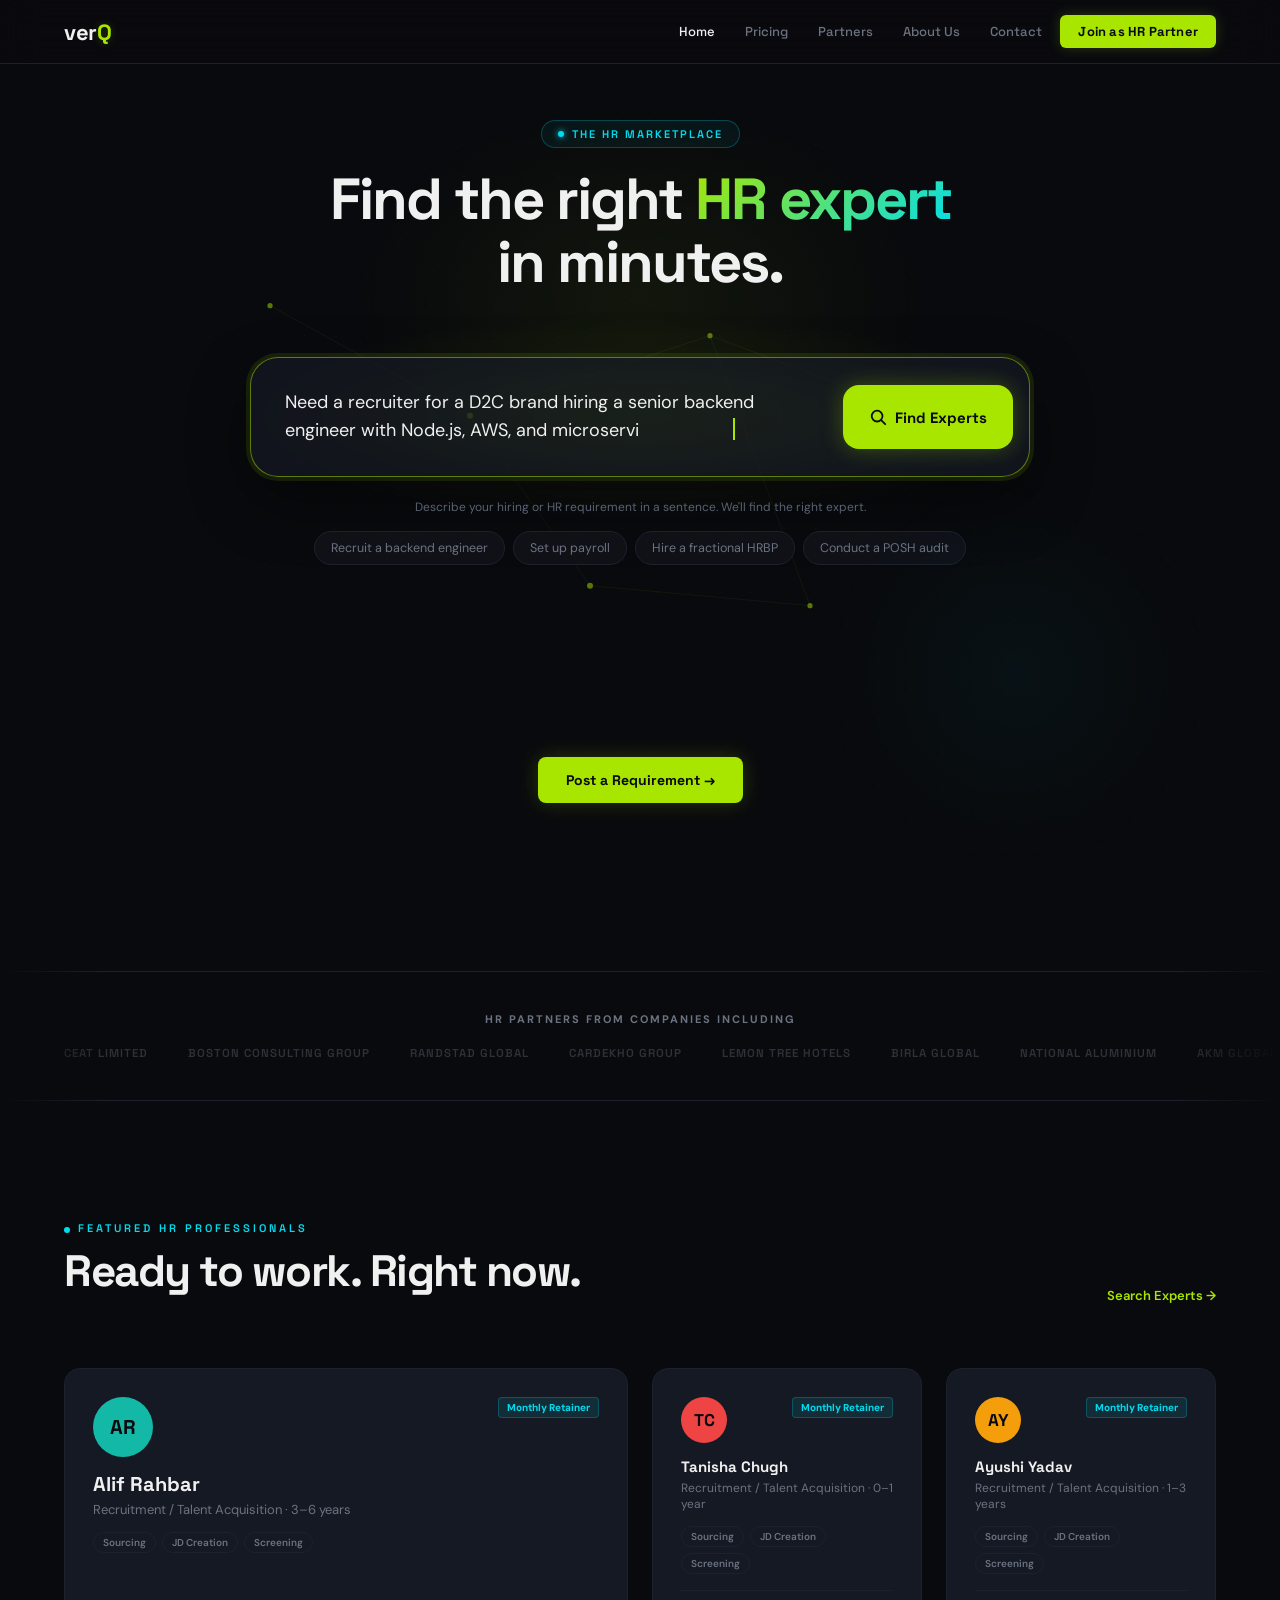
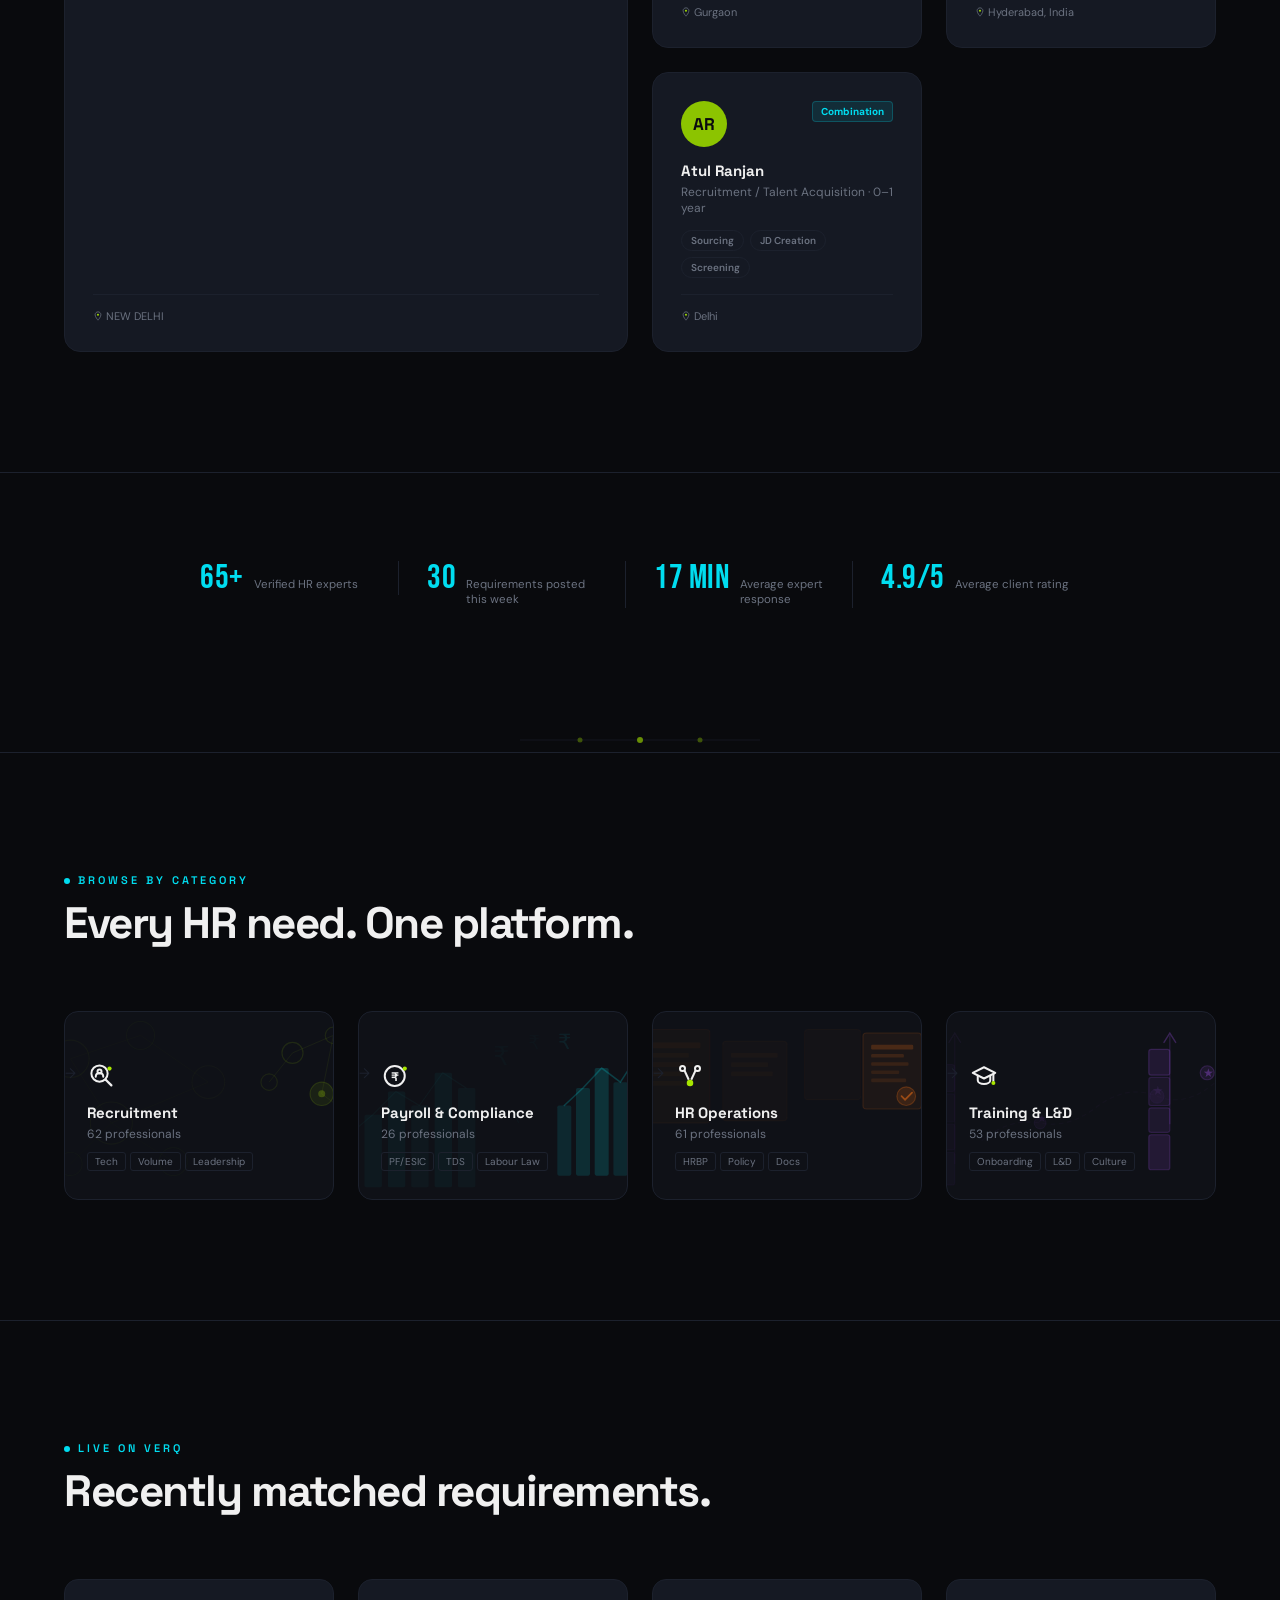
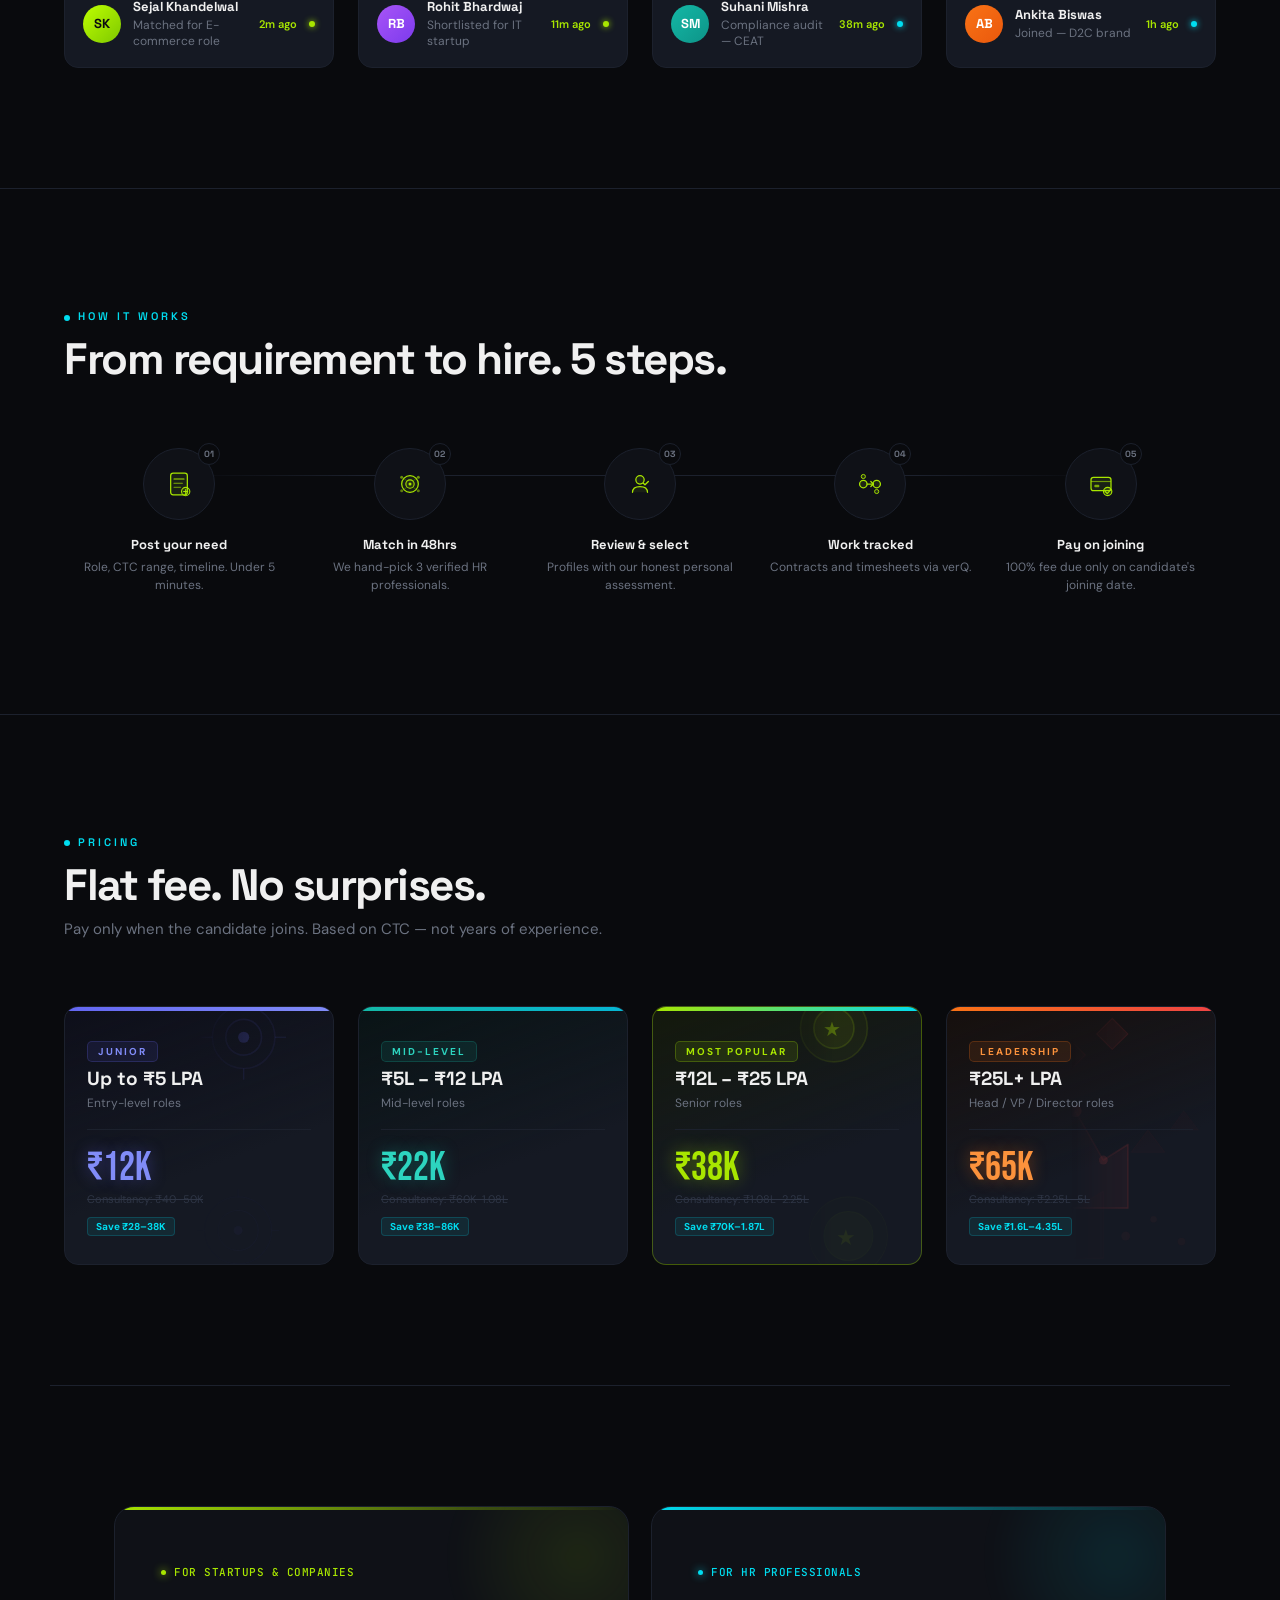
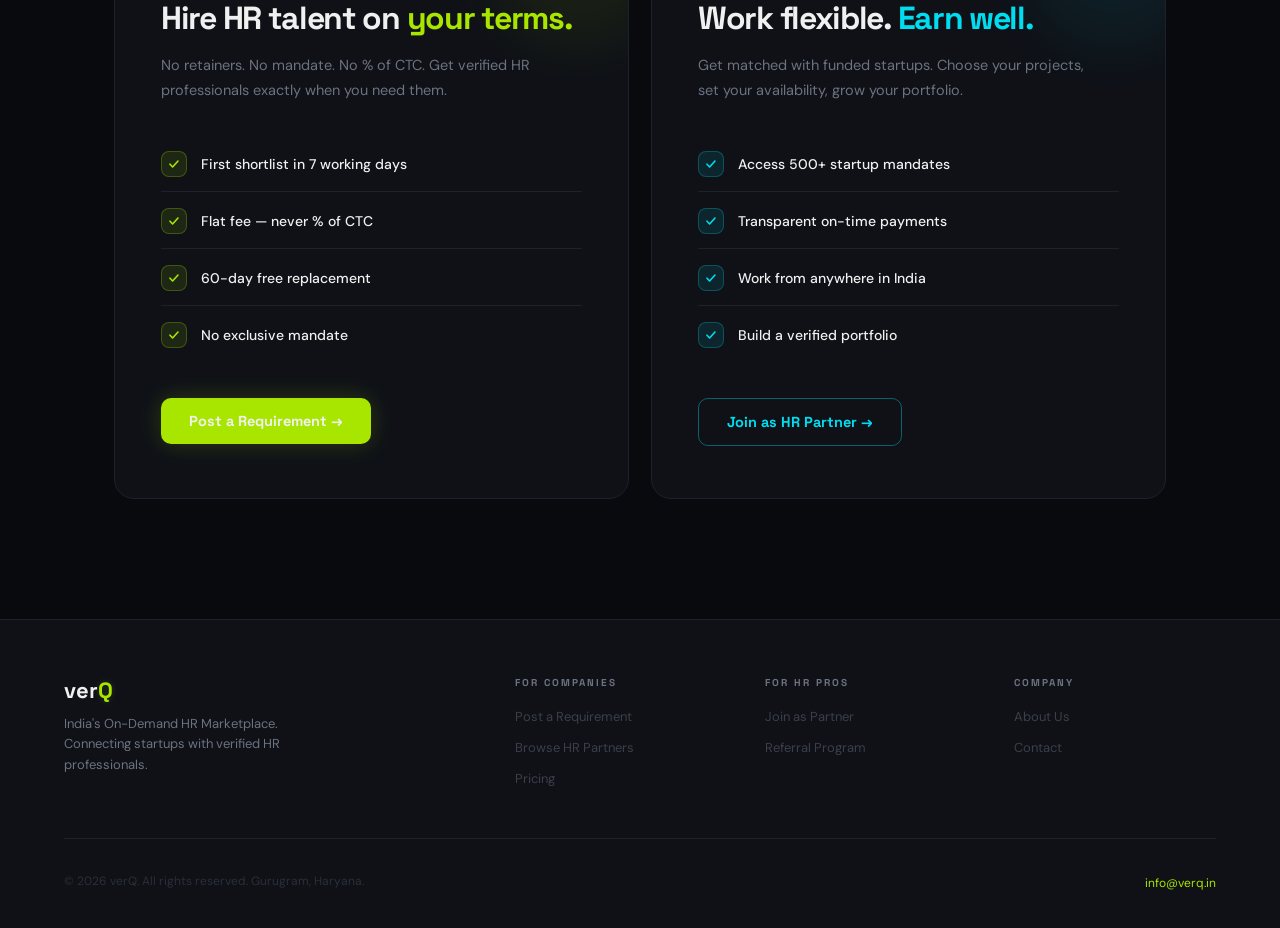
==== index.html @ 5ac5e8f5 "Add files via upload" ====
<!DOCTYPE html>
<html lang="en">
<head> 
<meta charset="UTF-8"/>
<meta name="viewport" content="width=device-width, initial-scale=1.0"/>
<meta name="description" content="verQ — India's on-demand HR marketplace. Browse 68+ verified HR professionals. Hire in 48 hours. Fixed fee. No mandate."/>
<title>verQ | India's On-Demand HR Marketplace</title>
<link rel="icon" type="image/png" href="/favicon.png">
<link href="https://fonts.googleapis.com/css2?family=Space+Grotesk:wght@300;400;500;600;700&family=DM+Sans:wght@300;400;500&family=Bebas+Neue&family=JetBrains+Mono:wght@400;500&display=swap" rel="stylesheet"/>
<style>
/* ── verQ THEME v2 — Refined ── */
:root {
  --space: #090A0D;         /* page background */
  --surface: #0F1117;       /* section background */
  --surface2: #151923;      /* elevated surface — cards */
  --accent: #A8E600;        /* Toned down ~12% from #BEFF00 */
  --accent-dark: #8CC400;   /* Hover state */
  --accent-text: #0A0A0F;   /* Text on accent bg */
  --cyan: #00DDF0;          /* Slightly toned cyan */
  --white: #F0F0F0;
  --muted: #6B7280;
  --border: #1C212D;        /* one unified border treatment */
  --glow: 0 0 24px rgba(168,230,0,0.12);
  --glow-strong: 0 0 36px rgba(168,230,0,0.28);
  --glow-cyan: 0 0 20px rgba(0,221,240,0.12);
  /* spacing system: section / heading-to-content / card padding / tight gaps */
  --sp-section: 120px;
  --sp-heading: 64px;
  --sp-card: 24px;
  --sp-tight: 12px;
}

*, *::before, *::after { box-sizing: border-box; margin: 0; padding: 0; }
html { scroll-behavior: smooth; overflow-x: hidden; overscroll-behavior-x: none; }

body {
  font-family: 'DM Sans', sans-serif;
  background: var(--space);
  color: var(--white);
  overflow-x: hidden;
}

body::before {
  content: '';
  position: fixed; top: 0; left: 0; right: 0; bottom: 0;
  background-image: radial-gradient(circle, rgba(168,230,0,0.04) 1px, transparent 1px);
  background-size: 32px 32px;
  pointer-events: none; z-index: 0;
}

/* ── CONSISTENT NAV — used on ALL pages ── */
nav {
  position: fixed; top: 0; left: 0; right: 0; z-index: 1000;
  background: rgba(10,10,15,0.92);
  backdrop-filter: blur(20px);
  -webkit-backdrop-filter: blur(20px);
  border-bottom: 1px solid var(--border);
  padding: 0 5%; height: 64px;
  display: flex; align-items: center; justify-content: space-between;
}
.nav-logo {
  font-family: 'Space Grotesk', sans-serif;
  font-size: 22px; font-weight: 700;
  color: var(--white); text-decoration: none; letter-spacing: -0.5px;
  flex-shrink: 0;
}
.nav-logo span { color: var(--accent); text-shadow: 0 0 8px rgba(168,230,0,0.22); }

.nav-links {
  display: flex; align-items: center; gap: 6px;
}
.nav-links a {
  font-family: 'Space Grotesk', sans-serif;
  font-size: 13px; font-weight: 500; color: var(--muted);
  text-decoration: none; padding: 6px 12px; border-radius: 6px;
  transition: all 0.2s; white-space: nowrap;
}
.nav-links a:hover { color: var(--white); background: rgba(255,255,255,0.05); }
.nav-links a.active { color: var(--white); }

.nav-cta {
  background: var(--accent); color: var(--accent-text) !important;
  padding: 8px 18px !important; border-radius: 6px;
  font-weight: 700 !important; letter-spacing: 0.2px;
  box-shadow: 0 0 14px rgba(168,230,0,0.2);
  transition: all 0.2s !important;
}
.nav-cta:hover {
  background: var(--accent-dark) !important;
  box-shadow: var(--glow-strong) !important;
  color: var(--accent-text) !important;
}

/* Hamburger for mobile */
.nav-hamburger {
  display: none; flex-direction: column; gap: 5px;
  cursor: pointer; padding: 8px; z-index: 200;
}
.nav-hamburger span {
  display: block; width: 24px; height: 2px;
  background: var(--white); border-radius: 2px; transition: all 0.3s;
}
.nav-hamburger.open span:nth-child(1) { transform: rotate(45deg) translate(5px, 5px); }
.nav-hamburger.open span:nth-child(2) { opacity: 0; transform: scaleX(0); }
.nav-hamburger.open span:nth-child(3) { transform: rotate(-45deg) translate(5px, -5px); }

@media (max-width: 860px) {
  .nav-links {
    display: none !important;
    position: fixed;
    top: 64px; left: 0; right: 0; height: calc(100vh - 64px);
    background: #0A0A0F;
    backdrop-filter: blur(20px);
    -webkit-backdrop-filter: blur(20px);
    flex-direction: column !important;
    gap: 0 !important;
    z-index: 999;
    border-top: 1px solid var(--border);
    overflow-y: auto;
    padding: 0 !important;
  }
  .nav-links.open {
    display: flex !important;
    flex-direction: column !important;
    align-items: center !important;
  }
  .nav-links a {
    font-family: 'Space Grotesk', sans-serif;
    font-size: 18px !important;
    font-weight: 600 !important;
    color: var(--white) !important;
    text-decoration: none;
    text-align: center;
    display: flex !important;
    align-items: center;
    justify-content: center;
    width: 100% !important;
    padding: 18px 24px !important;
    border-radius: 0 !important;
    background: transparent !important;
    border-bottom: 1px solid var(--border);
    white-space: normal !important;
    transition: all 0.2s;
    line-height: 1.4;
  }
  .nav-links a:last-child { border-bottom: none !important; }
  .nav-links a:hover { color: var(--accent) !important; background: rgba(255,255,255,0.05) !important; }
  .nav-links .nav-cta {
    background: var(--accent) !important;
    color: #0A0A0F !important;
    padding: 16px 24px !important;
    border-radius: 6px !important;
    font-size: 16px !important;
    font-weight: 700 !important;
    margin: 16px 24px 24px 24px !important;
    border-bottom: none !important;
    box-shadow: 0 0 24px rgba(190,255,0,0.3);
    width: auto !important;
    text-align: center;
  }
  .nav-hamburger { display: flex; }
}

/* ── BUTTONS ── */
.btn-primary {
  background: var(--accent); color: var(--accent-text);
  padding: 14px 28px; border-radius: 8px;
  font-family: 'Space Grotesk', sans-serif;
  font-size: 14px; font-weight: 700;
  text-decoration: none; display: inline-flex; align-items: center; gap: 8px;
  transition: all 0.2s; box-shadow: 0 0 20px rgba(168,230,0,0.2);
  border: none; cursor: pointer;
}
.btn-primary:hover { background: var(--accent-dark); transform: translateY(-2px); box-shadow: var(--glow-strong); }

.btn-outline {
  border: 1px solid var(--border); color: var(--white);
  padding: 14px 28px; border-radius: 8px;
  font-family: 'Space Grotesk', sans-serif;
  font-size: 14px; font-weight: 600;
  text-decoration: none; display: inline-flex; align-items: center; gap: 8px;
  transition: all 0.2s; background: transparent; cursor: pointer;
}
.btn-outline:hover { border-color: rgba(168,230,0,0.35); color: var(--accent); background: rgba(168,230,0,0.04); }

.btn-lime-dark {
  background: var(--accent); color: var(--accent-text);
  padding: 13px 26px; border-radius: 8px;
  font-family: 'Space Grotesk', sans-serif;
  font-size: 13px; font-weight: 700;
  text-decoration: none; display: inline-flex; align-items: center; gap: 8px;
  transition: all 0.2s; box-shadow: 0 0 16px rgba(168,230,0,0.18);
  border: none; cursor: pointer;
}
.btn-lime-dark:hover { background: var(--accent-dark); box-shadow: var(--glow-strong); transform: translateY(-2px); }

.btn-dark-lime {
  background: var(--space); color: var(--accent);
  padding: 13px 26px; border-radius: 8px;
  font-family: 'Space Grotesk', sans-serif;
  font-size: 13px; font-weight: 700;
  text-decoration: none; display: inline-flex; align-items: center; gap: 8px;
  transition: all 0.2s; border: 1px solid rgba(168,230,0,0.2); cursor: pointer;
}
.btn-dark-lime:hover { background: var(--surface2); transform: translateY(-2px); }

/* ── TYPOGRAPHY ── */
.eyebrow {
  font-family: 'Space Grotesk', sans-serif;
  font-size: 11px; font-weight: 600; letter-spacing: 3px;
  text-transform: uppercase; color: var(--cyan);
  margin-bottom: 12px; display: block;
}
.section-title {
  font-family: 'Space Grotesk', sans-serif;
  font-size: clamp(28px, 4vw, 44px);
  font-weight: 700; letter-spacing: -1.5px;
  line-height: 1.1; margin-bottom: 8px;
}
.section-sub { font-size: 15px; color: var(--muted); line-height: 1.65; }

/* ── FORM ELEMENTS ── */
.form-label {
  font-family: 'Space Grotesk', sans-serif;
  font-size: 11px; font-weight: 700;
  letter-spacing: 1.5px; text-transform: uppercase;
  color: var(--white); margin-bottom: 6px; display: block;
}
.form-label .req { color: var(--accent); }

.form-input, .form-select, .form-textarea {
  width: 100%; padding: 12px 16px;
  background: var(--surface2);
  border: 1px solid var(--border);
  border-radius: 8px;
  font-family: 'DM Sans', sans-serif;
  font-size: 14px; color: var(--white); outline: none;
  transition: border-color 0.2s, box-shadow 0.2s;
  appearance: none;
}
.form-input:focus, .form-select:focus, .form-textarea:focus {
  border-color: rgba(168,230,0,0.4);
  box-shadow: 0 0 0 3px rgba(168,230,0,0.06);
}
.form-input::placeholder, .form-textarea::placeholder { color: #2E3545; }
.form-textarea { resize: vertical; min-height: 96px; }
.form-select {
  background-image: url("data:image/svg+xml,%3Csvg xmlns='http://www.w3.org/2000/svg' width='12' height='8' viewBox='0 0 12 8'%3E%3Cpath d='M1 1l5 5 5-5' stroke='%236B7280' stroke-width='1.5' fill='none' stroke-linecap='round'/%3E%3C/svg%3E");
  background-repeat: no-repeat; background-position: right 14px center;
  padding-right: 36px; cursor: pointer;
}
.form-select option { background: var(--surface2); color: var(--white); }

.form-grid { display: grid; grid-template-columns: 1fr 1fr; gap: 14px; }
.form-grid .full { grid-column: 1 / -1; }
.form-field { display: flex; flex-direction: column; gap: 6px; }
.form-divider { height: 1px; background: var(--border); margin: 24px 0; }

/* CHIPS */
.chips { display: flex; flex-wrap: wrap; gap: 8px; }
.chip input[type="radio"], .chip input[type="checkbox"] { display: none; }
.chip label {
  display: block; padding: 8px 16px;
  border: 1px solid var(--border); border-radius: 100px;
  font-size: 13px; font-weight: 500; color: var(--muted);
  cursor: pointer; transition: all 0.15s;
}
.chip input:checked + label {
  border-color: var(--accent); background: rgba(168,230,0,0.08); color: var(--accent);
}
.chip label:hover { border-color: rgba(168,230,0,0.3); color: var(--white); }

.avail-grid { display: grid; grid-template-columns: repeat(3, 1fr); gap: 8px; }
.avail-chip input[type="radio"] { display: none; }
.avail-chip label {
  display: block; padding: 10px 8px; text-align: center;
  border: 1px solid var(--border); border-radius: 8px;
  font-size: 12px; font-weight: 600; color: var(--muted);
  cursor: pointer; transition: all 0.15s;
}
.avail-chip input:checked + label {
  border-color: var(--accent); color: var(--accent); background: rgba(168,230,0,0.06);
}

/* PROGRESS */
.progress-bar { height: 2px; background: var(--border); }
.progress-fill { height: 100%; background: var(--accent); width: 0%; transition: width 0.4s ease; box-shadow: 0 0 8px rgba(168,230,0,0.35); }

/* SUBMIT */
.submit-btn {
  width: 100%; padding: 16px;
  background: var(--accent); color: var(--accent-text); border: none;
  border-radius: 8px; font-family: 'Space Grotesk', sans-serif;
  font-size: 14px; font-weight: 700; letter-spacing: 0.3px;
  cursor: pointer; margin-top: 8px;
  transition: all 0.2s; box-shadow: 0 0 18px rgba(168,230,0,0.18);
}
.submit-btn:hover { background: var(--accent-dark); box-shadow: var(--glow-strong); }
.submit-btn:disabled { opacity: 0.35; cursor: not-allowed; box-shadow: none; }

/* SUCCESS */
.success-state { display: none; text-align: center; padding: 56px 32px; }
.success-icon {
  width: 72px; height: 72px;
  border: 2px solid var(--accent); border-radius: 50%;
  display: flex; align-items: center; justify-content: center;
  margin: 0 auto 24px; font-size: 28px; color: var(--accent);
  box-shadow: var(--glow);
}
.success-title { font-family: 'Space Grotesk', sans-serif; font-size: 24px; font-weight: 700; margin-bottom: 8px; letter-spacing: -0.5px; }
.success-sub { font-size: 14px; color: var(--muted); line-height: 1.6; max-width: 380px; margin: 0 auto; }
.form-note { font-size: 11px; color: var(--muted); text-align: center; margin-top: 12px; line-height: 1.6; }

/* FORM PAGE WRAPPER */
.form-page {
  min-height: 100vh; display: flex; flex-direction: column;
  align-items: center; justify-content: flex-start;
  padding: 88px 16px 60px; position: relative; z-index: 1;
}
.form-card-wrap { width: 100%; max-width: 620px; }
.form-card { background: var(--surface); border: 1px solid var(--border); border-radius: 16px; overflow: hidden; box-shadow: 0 8px 48px rgba(0,0,0,0.4); }
.form-card-header { padding: 32px 40px; border-bottom: 1px solid var(--border); }
.form-card-badge {
  font-size: 10px; font-weight: 700; letter-spacing: 2px;
  text-transform: uppercase; color: var(--accent);
  border: 1px solid rgba(168,230,0,0.2); padding: 4px 12px;
  border-radius: 100px; display: inline-block; margin-bottom: 12px;
}
.form-card-title { font-family: 'Space Grotesk', sans-serif; font-size: 26px; font-weight: 700; color: var(--white); letter-spacing: -0.5px; margin-bottom: 4px; }
.form-card-sub { font-size: 14px; color: var(--muted); }
.form-card-body { padding: 32px 40px 40px; }
.form-card-footer { padding: 16px 40px; border-top: 1px solid var(--border); background: rgba(255,255,255,0.01); text-align: center; font-size: 12px; color: var(--muted); }
.form-card-footer a { color: var(--accent); text-decoration: none; font-weight: 600; }

/* FOOTER */
footer {
  background: var(--surface);
  border-top: 1px solid var(--border);
  padding: 56px 5% 36px; position: relative; z-index: 1;
}
.footer-grid {
  display: grid; grid-template-columns: 2fr 1fr 1fr 1fr;
  gap: 48px; padding-bottom: 40px; margin-bottom: 32px;
  border-bottom: 1px solid var(--border);
}
.footer-logo { font-family: 'Space Grotesk', sans-serif; font-size: 22px; font-weight: 700; color: var(--white); display: block; margin-bottom: 10px; }
.footer-logo span { color: var(--accent); text-shadow: 0 0 6px rgba(168,230,0,0.2); }
.footer-tagline { font-size: 13px; color: var(--muted); line-height: 1.6; max-width: 220px; }
.footer-col-title { font-family: 'Space Grotesk', sans-serif; font-size: 10px; font-weight: 700; letter-spacing: 2px; text-transform: uppercase; color: var(--muted); margin-bottom: 16px; }
.footer-links { list-style: none; }
.footer-links li { margin-bottom: 10px; }
.footer-links a { font-size: 13px; color: #3A3F4A; text-decoration: none; transition: color 0.2s; }
.footer-links a:hover { color: var(--white); }
.footer-bottom { display: flex; align-items: center; justify-content: space-between; flex-wrap: wrap; gap: 12px; }
.footer-copy { font-size: 12px; color: #2A2F3A; }
.footer-email a { font-size: 12px; color: var(--accent); text-decoration: none; }

/* ANIMATIONS */
@keyframes fadeUp { from{opacity:0;transform:translateY(24px)} to{opacity:1;transform:translateY(0)} }
@keyframes pulse { 0%,100%{opacity:1;transform:scale(1)} 50%{opacity:0.4;transform:scale(1.5)} }
.reveal { opacity: 0; transform: translateY(20px); transition: opacity 0.5s ease, transform 0.5s ease; }
.reveal.visible { opacity: 1; transform: translateY(0); }

/* RESPONSIVE */
@media (max-width: 768px) {
  .footer-grid { grid-template-columns: 1fr 1fr; }
}
@media (max-width: 520px) {
  .form-grid { grid-template-columns: 1fr; }
  .form-grid .full { grid-column: 1; }
  .form-card-header, .form-card-body, .form-card-footer { padding-left: 24px; padding-right: 24px; }
  .avail-grid { grid-template-columns: 1fr 1fr; }
  .footer-grid { grid-template-columns: 1fr; }
}

</style>
<style>
/* HERO */
.hero { min-height: 100vh; padding: 120px 5% 80px; display: flex; flex-direction: column; align-items: center; justify-content: center; text-align: center; position: relative; z-index: 1; }
.hero::before { content: ''; position: absolute; top: 10%; left: 50%; transform: translateX(-50%); width: min(600px, 92vw); height: 400px; background: radial-gradient(ellipse, rgba(168,230,0,0.06) 0%, transparent 70%); pointer-events: none; }
.hero::after { content: ''; position: absolute; bottom: 10%; right: 5%; width: 400px; height: 400px; background: radial-gradient(ellipse, rgba(0,221,240,0.04) 0%, transparent 70%); pointer-events: none; }

/* signature motif: AI match network — subtle nodes + connecting lines,
   faint, only in the hero and as a section divider elsewhere. */
.match-net { position: absolute; top: 0; left: 50%; transform: translateX(-50%); width: min(1100px, 96vw); height: 100%; pointer-events: none; z-index: 0; opacity: 0.5; }
.match-net circle.node { fill: var(--accent); }
.match-net line { stroke: var(--accent); stroke-opacity: 0.13; stroke-width: 1; }
.match-net .n1 { animation: netpulse 3.6s ease-in-out infinite; }
.match-net .n2 { animation: netpulse 3.6s ease-in-out infinite 0.6s; }
.match-net .n3 { animation: netpulse 3.6s ease-in-out infinite 1.2s; }
.match-net .n4 { animation: netpulse 3.6s ease-in-out infinite 1.8s; }
.match-net .n5 { animation: netpulse 3.6s ease-in-out infinite 2.4s; }
.match-net .n6 { animation: netpulse 3.6s ease-in-out infinite 3s; }
@keyframes netpulse { 0%,100%{opacity:0.35;r:2.2;} 50%{opacity:1;r:3.4;} }

.hero-badge { position: relative; display: inline-flex; align-items: center; gap: 8px; border: 1px solid rgba(0,221,240,0.25); background: rgba(0,221,240,0.05); color: var(--cyan); font-family: 'Space Grotesk', sans-serif; font-size: 11px; font-weight: 600; letter-spacing: 2px; text-transform: uppercase; padding: 6px 16px; border-radius: 100px; margin-bottom: 20px; animation: fadeUp 0.6s ease both; }
.badge-dot { width: 6px; height: 6px; border-radius: 50%; background: var(--cyan); box-shadow: 0 0 6px var(--cyan); animation: pulse 2s infinite; }

.hero-title { font-family: 'Space Grotesk', sans-serif; font-size: clamp(36px, 5.4vw, 58px); font-weight: 700; letter-spacing: -2px; line-height: 1.08; max-width: 680px; margin: 0 auto var(--sp-heading); animation: fadeUp 0.6s 0.1s ease both; }
.gradient-text { background: linear-gradient(135deg, var(--accent) 0%, var(--cyan) 100%); -webkit-background-clip: text; -webkit-text-fill-color: transparent; background-clip: text; }
.dim { color: var(--muted); }

/* SEARCH — the search bar IS the hero. It wraps long queries onto multiple
   lines instead of hiding them, so the full prompt stays visible and
   models good prompt-writing for the person typing it. */
.search-shell { position: relative; width: 100%; max-width: 780px; margin: 0 auto 8px; animation: fadeUp 0.6s 0.2s ease both; }
.search-shell::before { content: ''; position: absolute; inset: -44px -24px; background: radial-gradient(ellipse at center, rgba(168,230,0,0.10) 0%, transparent 72%); filter: blur(4px); pointer-events: none; z-index: -1; }
.search-bar { position: relative; display: flex; align-items: center; gap: 16px;
  background: rgba(21,25,35,0.72); backdrop-filter: blur(18px); -webkit-backdrop-filter: blur(18px);
  border: 1.5px solid var(--border); border-radius: 28px; min-height: 120px; padding: 18px 16px 18px 34px;
  box-shadow: 0 24px 60px rgba(0,0,0,0.4), inset 0 1px 0 rgba(255,255,255,0.03); transition: border-color 0.3s ease, box-shadow 0.3s ease; }
.search-bar.active, .search-bar:focus-within { border-color: rgba(168,230,0,0.5); box-shadow: 0 0 0 4px rgba(168,230,0,0.1), 0 24px 60px rgba(0,0,0,0.45); }
.search-text-wrap { flex: 1; min-width: 0; position: relative; display: flex; align-items: center; }
.search-input { width: 100%; background: transparent; border: none; outline: none; resize: none; overflow: hidden;
  text-align: left; font-family: 'DM Sans', sans-serif; font-size: 18px; line-height: 1.55; color: var(--white); padding: 0; display: block; }
.search-input::placeholder { color: #4B5364; }
.search-mirror { position: absolute; top: 0; left: 0; visibility: hidden; white-space: pre-wrap; word-wrap: break-word;
  font-family: 'DM Sans', sans-serif; font-size: 18px; line-height: 1.55; padding: 0; pointer-events: none; }
.search-caret { position: absolute; width: 2px; height: 22px; background: var(--accent);
  animation: caretBlink 0.9s step-end infinite; pointer-events: none; }
@keyframes caretBlink { 0%,45%{opacity:1;} 50%,100%{opacity:0;} }
.search-btn { flex-shrink: 0; display: flex; align-items: center; justify-content: center; gap: 8px;
  padding: 0 26px; height: 64px; border-radius: 16px; background: var(--accent); border: none;
  font-family: 'Space Grotesk', sans-serif; font-weight: 700; font-size: 15px; color: var(--space); white-space: nowrap;
  cursor: pointer; transition: transform 0.15s ease, box-shadow 0.2s ease, background 0.2s ease;
  box-shadow: 0 0 22px rgba(168,230,0,0.28); }
.search-btn:hover { background: var(--accent-dark); box-shadow: 0 0 32px rgba(168,230,0,0.45); }
.search-btn:active, .search-btn.autoclick { transform: scale(0.96); box-shadow: 0 0 36px rgba(168,230,0,0.5); }

.helper-line { margin-top: 14px; font-size: 12px; color: #5A6272; animation: fadeUp 0.6s 0.3s ease both; }

.chip-row { display: flex; flex-wrap: wrap; justify-content: center; gap: 8px; margin-top: 16px; animation: fadeUp 0.6s 0.35s ease both; }
.example-chip { font-size: 12.5px; color: var(--muted); background: var(--surface); border: 1px solid var(--border);
  padding: 8px 16px; border-radius: 100px; cursor: pointer; text-decoration: none; display: inline-block;
  transition: border-color 0.2s ease, color 0.2s ease, background 0.2s ease; font-family: 'DM Sans', sans-serif; }
.example-chip:hover { border-color: rgba(168,230,0,0.4); color: var(--white); background: rgba(168,230,0,0.05); }

/* (cat-line removed from hero) */

/* ── Searching → parsing → matching → results sequence ── */
.status-zone { max-width: 680px; margin: 26px auto 0; min-height: 20px; position: relative; z-index: 1; }
.status-line { display: flex; align-items: center; justify-content: center; gap: 8px; font-family: 'JetBrains Mono', monospace;
  font-size: 13px; color: var(--muted); opacity: 0; transition: opacity 0.3s ease; }
.status-line.show { opacity: 1; }
.spinner-dot { width: 6px; height: 6px; border-radius: 50%; background: var(--cyan); animation: sdot 1s ease-in-out infinite; }
.spinner-dot:nth-child(2) { animation-delay: 0.15s; }
.spinner-dot:nth-child(3) { animation-delay: 0.3s; }
@keyframes sdot { 0%,100%{opacity:.25;} 50%{opacity:1;} }

.parse-grid { max-width: 520px; margin: 18px auto 0; display: flex; justify-content: center; flex-wrap: wrap; gap: 10px 22px; }
.parse-item { display: flex; align-items: center; gap: 8px; font-size: 12.5px; color: var(--muted);
  opacity: 0; transform: translateY(4px); transition: opacity 0.3s ease, transform 0.3s ease; }
.parse-item.show { opacity: 1; transform: translateY(0); }
.parse-check { width: 15px; height: 15px; border-radius: 50%; background: rgba(0,221,240,0.12); border: 1px solid rgba(0,221,240,0.4);
  display: flex; align-items: center; justify-content: center; flex-shrink: 0; }
.parse-check svg { width: 8px; height: 8px; }
.parse-item b { color: var(--white); font-weight: 600; }

.found-line { display: flex; align-items: center; justify-content: center; gap: 8px; margin-top: 18px;
  font-family: 'Space Grotesk', sans-serif; font-size: 15px; font-weight: 600; color: var(--accent);
  opacity: 0; transform: translateY(4px); transition: opacity 0.35s ease, transform 0.35s ease; }
.found-line.show { opacity: 1; transform: translateY(0); }
.found-check { width: 20px; height: 20px; border-radius: 50%; background: rgba(168,230,0,0.14); border: 1px solid rgba(168,230,0,0.45);
  display: flex; align-items: center; justify-content: center; flex-shrink: 0; }
.found-check svg { width: 11px; height: 11px; }

.results { max-width: 920px; margin: 36px auto 0; padding: 0 6px; display: grid; grid-template-columns: repeat(3,1fr); gap: 14px;
  position: relative; z-index: 1; }
.rcard { background: var(--surface); border: 1px solid var(--border); border-radius: 14px; padding: 18px 18px 16px;
  opacity: 0; transform: translateY(10px); transition: opacity 0.4s cubic-bezier(0.16,1,0.3,1), transform 0.4s cubic-bezier(0.16,1,0.3,1); }
.rcard.show { opacity: 1; transform: translateY(0); }
.rcard-top { display: flex; align-items: flex-start; justify-content: space-between; margin-bottom: 12px; }
.rcard-avatar { width: 38px; height: 38px; border-radius: 50%; display: flex; align-items: center; justify-content: center;
  font-family: 'Space Grotesk', sans-serif; font-size: 13px; font-weight: 700; color: #0A0A0F; flex-shrink: 0; }
.rcard-avail { font-size: 9.5px; font-weight: 700; letter-spacing: 0.5px; text-transform: uppercase; color: var(--accent);
  background: rgba(168,230,0,0.1); border: 1px solid rgba(168,230,0,0.25); padding: 3px 8px; border-radius: 100px; white-space: nowrap; flex-shrink: 0; }
.rcard-rating { font-size: 12px; color: #FFC94A; font-weight: 600; display: flex; align-items: center; gap: 3px; margin-bottom: 2px; }
.rcard-name { font-family: 'Space Grotesk', sans-serif; font-size: 16px; font-weight: 700; margin-bottom: 1px; }
.rcard-role { font-size: 12.5px; color: var(--cyan); }
.rcard-trust { font-size: 12px; color: var(--white); font-weight: 600; margin: 10px 0; padding-top: 10px; border-top: 1px solid var(--border); }
.rcard-tags { display: flex; flex-wrap: wrap; gap: 6px; }
.rcard-tag { font-size: 10.5px; color: var(--muted); background: rgba(255,255,255,0.03); border: 1px solid var(--border);
  padding: 3px 9px; border-radius: 100px; }
.results-more { text-align: center; margin-top: 20px; font-size: 13px; }
.results-more a { color: var(--accent); text-decoration: none; font-weight: 600; }
.results-more a:hover { text-decoration: underline; }

@media (max-width: 760px) {
  .parse-grid { max-width: 340px; }
  .results { grid-template-columns: 1fr; max-width: 420px; }
}

@media (max-width: 760px) {
  .search-bar { min-height: 110px; padding: 20px 10px 20px 22px; }
  .search-input, .search-mirror { font-size: 15px; }
  .search-btn { padding: 0 18px; height: 52px; border-radius: 14px; font-size: 13px; }
}

.hero-actions { display: flex; gap: 14px; flex-wrap: wrap; justify-content: center; animation: fadeUp 0.6s 0.35s ease both; margin: 40px 0 88px; }

.stats-bar { display: grid; grid-template-columns: repeat(4, minmax(0,1fr)); align-items: baseline; column-gap: 28px; row-gap: 20px; background: transparent; animation: fadeUp 0.6s 0.4s ease both; width: 100%; max-width: 880px; margin: 24px auto 0; }
.stat-item { display: flex; align-items: baseline; gap: 10px; text-align: left; padding-right: 28px; border-right: 1px solid var(--border); }
.stat-item:nth-child(4) { border-right: none; padding-right: 0; }
.stat-num { font-family: 'Bebas Neue', sans-serif; font-size: 34px; color: var(--cyan); line-height: 1; letter-spacing: 0.5px; white-space: nowrap; }
.stat-label { font-size: 11.5px; color: var(--muted); line-height: 1.35; }
@media (max-width: 900px) { .stats-bar { grid-template-columns: repeat(2, 1fr); row-gap: 22px; } .stat-item { border-right: none; } .stat-item:nth-child(odd) { border-right: 1px solid var(--border); } }
@media (max-width: 480px) { .stats-bar { grid-template-columns: 1fr; } .stat-item { border-right: none !important; } }

/* PROFILES */
.profiles-section { padding: var(--sp-section) 5%; position: relative; z-index: 1; }
.section-header { display: flex; align-items: flex-end; justify-content: space-between; flex-wrap: wrap; gap: 16px; margin-bottom: var(--sp-heading); }
.view-all { font-size: 13px; font-weight: 600; color: var(--accent); text-decoration: none; }
.view-all:hover { opacity: 0.75; }
.profiles-grid { display: grid; grid-template-columns: repeat(4, 1fr); grid-auto-rows: minmax(190px, auto); gap: var(--sp-card); }
.profile-card:first-child { grid-column: span 2; grid-row: span 2; }
.profile-card:first-child .p-avatar { width: 60px; height: 60px; font-size: 20px; }
.profile-card:first-child .p-name { font-size: 20px; }
.profile-card:first-child .p-role { font-size: 13px; }
@media (max-width: 1024px) { .profile-card:first-child { grid-row: span 1; } }
.partners-empty { grid-column: 1 / -1; text-align: center; padding: 56px 24px; border: 1px dashed var(--border); border-radius: 14px; }
.partners-empty-icon { font-size: 28px; margin-bottom: 12px; }
.partners-empty-title { font-family: 'Space Grotesk', sans-serif; font-size: 17px; font-weight: 700; margin-bottom: 6px; }
.partners-empty-sub { font-size: 13px; color: var(--muted); }
.partners-empty-sub a { color: var(--accent); text-decoration: none; font-weight: 600; }
.profile-card { background: var(--surface2); border: 1px solid var(--border); border-radius: 16px; padding: 28px; cursor: pointer; transition: all 0.25s; position: relative; overflow: hidden; display: flex; flex-direction: column; }
.profile-card::before { content: ''; position: absolute; top: 0; left: 0; right: 0; height: 2px; background: linear-gradient(90deg, var(--accent), var(--cyan)); transform: scaleX(0); transform-origin: left; transition: transform 0.3s; }
.profile-card:hover { border-color: rgba(0,221,240,0.24); box-shadow: var(--glow-cyan); transform: translateY(-4px); }
.profile-card:hover::before { transform: scaleX(1); }
.p-top { display: flex; align-items: flex-start; justify-content: space-between; margin-bottom: 18px; }
.p-avatar { width: 46px; height: 46px; border-radius: 50%; display: flex; align-items: center; justify-content: center; font-family: 'Space Grotesk', sans-serif; font-size: 17px; font-weight: 700; flex-shrink: 0; }
.avatar { width: 46px; height: 46px; border-radius: 50%; display: flex; align-items: center; justify-content: center; font-family: 'Space Grotesk', sans-serif; font-size: 17px; font-weight: 700; flex-shrink: 0; }
.p-top { display: flex; align-items: flex-start; justify-content: space-between; margin-bottom: 14px; }
.ptag { font-size: 10px; font-weight: 600; padding: 2px 8px; border-radius: 4px; border: 1px solid var(--border); color: var(--muted); }
.p-loc { font-size: 11px; color: var(--muted); }
.avail-now { font-size: 10px; font-weight: 700; padding: 3px 8px; border-radius: 4px; background: rgba(0,221,240,0.1); color: var(--cyan); border: 1px solid rgba(0,221,240,0.22); }
.avail-soon { font-size: 10px; font-weight: 700; padding: 3px 8px; border-radius: 4px; background: rgba(0,221,240,0.08); color: var(--cyan); border: 1px solid rgba(0,221,240,0.2); }
.p-name { font-family: 'Space Grotesk', sans-serif; font-size: 15px; font-weight: 700; color: var(--white); margin-bottom: 4px; }
.p-role { font-size: 12px; color: var(--muted); margin-bottom: 14px; }
.p-tags { display: flex; flex-wrap: wrap; gap: 6px; margin-bottom: 16px; }
.ptag { font-size: 10px; padding: 3px 9px; border-radius: 100px; border: 1px solid var(--border); color: var(--muted); }
.p-meta { display: flex; align-items: center; justify-content: space-between; padding-top: 14px; border-top: 1px solid var(--border); margin-top: auto; }
.p-loc { font-size: 11px; color: var(--muted); }


.p-verified { font-size: 10px; font-weight: 700; color: var(--accent); margin-top: 6px; display: flex; align-items: center; gap: 4px; }
.p-verified::before { content: '✓'; }

.motif-divider { display: flex; align-items: center; justify-content: center; padding: 0 5%; position: relative; z-index: 1; opacity: 0.6; }

/* CATEGORIES */
.cats-section { padding: var(--sp-section) 5%; position: relative; z-index: 1; border-top: 1px solid var(--border); }
.cats-grid { display: grid; grid-template-columns: repeat(4, 1fr); gap: var(--sp-card); margin-top: var(--sp-heading); }
.cat-card { background: var(--surface); border: 1px solid var(--border); border-radius: 14px; padding: 28px 22px; cursor: pointer; text-decoration: none; transition: all 0.25s; position: relative; display: block; }
.cat-card:hover { border-color: rgba(0,221,240,0.25); box-shadow: var(--glow-cyan); transform: translateY(-3px); }
.cat-icon { width: 30px; height: 30px; margin-bottom: 12px; display: block; transition: transform 0.25s ease; transform-origin: center; color: var(--white); }
.cat-card:hover .cat-icon { transform: scale(1.08) rotate(-4deg); }
.cat-name { font-family: 'Space Grotesk', sans-serif; font-size: 15px; font-weight: 700; color: var(--white); margin-bottom: 4px; }
.cat-count { font-size: 12px; color: var(--muted); margin-bottom: 10px; }
.cat-tags { display: flex; flex-wrap: wrap; gap: 4px; }
.ctag { font-size: 10px; padding: 2px 7px; border-radius: 3px; border: 1px solid var(--border); color: var(--muted); }
.cat-arr { position: absolute; top: 22px; right: 22px; font-size: 14px; color: var(--border); transition: all 0.2s; }
.cat-card:hover .cat-arr { color: var(--cyan); transform: translateX(3px); }

/* HOW IT WORKS */
.how-section { padding: var(--sp-section) 5%; position: relative; z-index: 1; border-top: 1px solid var(--border); }
.steps-grid { display: grid; grid-template-columns: repeat(5, 1fr); gap: 0; margin-top: var(--sp-heading); position: relative; }
.steps-grid::before { content: ''; position: absolute; top: 27px; left: 10%; right: 10%; height: 1px; background: linear-gradient(90deg, transparent, var(--border) 20%, var(--border) 80%, transparent); }
.step-item { text-align: center; padding: 0 12px; }
.step-circle { width: 72px; height: 72px; border-radius: 50%; border: 1px solid var(--border); background: var(--surface); display: flex; align-items: center; justify-content: center; margin: 0 auto 16px; position: relative; z-index: 1; color: var(--muted); transition: all 0.25s; }
.step-circle .step-svg { color: var(--accent); transition: all 0.25s; }
.step-num { position: absolute; top: -6px; right: -6px; width: 22px; height: 22px; border-radius: 50%; background: var(--space); border: 1px solid var(--border); font-family: 'Space Grotesk', sans-serif; font-size: 9px; font-weight: 700; color: var(--muted); display: flex; align-items: center; justify-content: center; transition: all 0.25s; }
.step-item:hover .step-circle { border-color: var(--accent); box-shadow: 0 0 18px rgba(168,230,0,0.2); background: rgba(168,230,0,0.05); transform: scale(1.07); }
.step-item:hover .step-num { border-color: var(--accent); color: var(--accent); }
.step-title { font-family: 'Space Grotesk', sans-serif; font-size: 13px; font-weight: 700; color: var(--white); margin-bottom: 5px; }
.step-desc { font-size: 12px; color: var(--muted); line-height: 1.5; }

/* PRICING */
.pricing-section { padding: var(--sp-section) 5%; position: relative; z-index: 1; border-top: 1px solid var(--border); }
.pricing-grid { display: grid; grid-template-columns: repeat(4, 1fr); gap: var(--sp-card); margin-top: var(--sp-heading); }
.price-card { background: var(--surface2); border: 1px solid var(--border); border-radius: 14px; padding: 28px 22px; transition: transform 0.3s cubic-bezier(0.16,1,0.3,1), border-color 0.3s ease, box-shadow 0.3s ease; }
.price-card:hover { border-color: rgba(168,230,0,0.22); transform: translateY(-4px); box-shadow: var(--glow); }
.price-card.featured { border-color: rgba(168,230,0,0.32); background: rgba(168,230,0,0.03); }
.price-band { font-size: 10px; font-weight: 700; letter-spacing: 2px; text-transform: uppercase; color: var(--muted); margin-bottom: 4px; }
.price-band.hot { color: var(--accent); }
.price-role { font-family: 'Space Grotesk', sans-serif; font-size: 19px; font-weight: 700; color: var(--white); margin-bottom: 4px; }
.price-ctc { font-size: 12px; color: var(--muted); margin-bottom: 18px; padding-bottom: 18px; border-bottom: 1px solid var(--border); }
.price-amount { font-family: 'Bebas Neue', sans-serif; font-size: 40px; color: var(--accent); line-height: 1; margin-bottom: 4px; }
.price-old { font-size: 11px; color: #2E3545; text-decoration: line-through; margin-bottom: 8px; }
.price-save { display: inline-block; background: rgba(0,221,240,0.08); color: var(--cyan); font-size: 10px; font-weight: 700; padding: 2px 8px; border-radius: 4px; border: 1px solid rgba(0,221,240,0.18); }

/* SPLIT — FIXED CONTRAST ON LIME CARD */
.split-section { padding: var(--sp-section) 5%; position: relative; z-index: 1; border-top: 1px solid var(--border); display: grid; grid-template-columns: 1fr 1fr; gap: 22px; max-width: 1180px; margin: 0 auto; }

/* Redesigned CTA panels — unified dark surface, differentiated by accent
   color only (lime vs cyan), inspired by Linear/Mercury restraint,
   Ashby-style feature rows, and Arc-style hover lift + glow. */
.panel { position: relative; background: var(--surface); border: 1px solid var(--border); border-radius: 20px;
  padding: 52px 46px; overflow: hidden;
  transition: transform 0.25s cubic-bezier(0.16,1,0.3,1), border-color 0.3s ease, box-shadow 0.3s ease; }
.panel:hover { transform: translateY(-4px); }
.panel::before { content: ''; position: absolute; top: 0; left: 0; right: 0; height: 3px; }
.panel-a::before { background: linear-gradient(90deg, var(--accent), transparent); }
.panel-b::before { background: linear-gradient(90deg, var(--cyan), transparent); }
.panel::after { content: ''; position: absolute; top: -80px; right: -80px; width: 260px; height: 260px; border-radius: 50%;
  pointer-events: none; filter: blur(10px); }
.panel-a::after { background: radial-gradient(circle, rgba(168,230,0,0.1) 0%, transparent 70%); }
.panel-b::after { background: radial-gradient(circle, rgba(0,221,240,0.1) 0%, transparent 70%); }
.panel-a:hover { border-color: rgba(168,230,0,0.35); box-shadow: var(--glow-strong); }
.panel-b:hover { border-color: rgba(0,221,240,0.35); box-shadow: var(--glow-cyan); }

.p-label { position: relative; display: inline-flex; align-items: center; gap: 8px; font-family: 'JetBrains Mono', monospace;
  font-size: 11px; font-weight: 500; letter-spacing: 0.5px; margin-bottom: 22px; text-transform: uppercase; }
.p-label::before { content: ''; width: 5px; height: 5px; border-radius: 50%; }
.panel-a .p-label { color: var(--accent); }
.panel-a .p-label::before { background: var(--accent); box-shadow: 0 0 8px var(--accent); }
.panel-b .p-label { color: var(--cyan); }
.panel-b .p-label::before { background: var(--cyan); box-shadow: 0 0 8px var(--cyan); }

.p-title { position: relative; font-family: 'Space Grotesk', sans-serif; font-size: 32px; font-weight: 700; letter-spacing: -1.3px;
  line-height: 1.12; margin-bottom: 16px; color: var(--white); }
.p-title span.p-accent-a { color: var(--accent); }
.p-title span.p-accent-b { color: var(--cyan); }

.p-desc { position: relative; font-size: 14.5px; color: var(--muted); line-height: 1.7; max-width: 400px; margin-bottom: 34px; }

.p-rows { position: relative; display: flex; flex-direction: column; gap: 2px; margin-bottom: 36px; }
.p-row { display: flex; align-items: center; gap: 14px; padding: 14px 0; border-bottom: 1px solid var(--border); }
.p-row:last-child { border-bottom: none; }
.p-row-icon { width: 26px; height: 26px; border-radius: 8px; display: flex; align-items: center; justify-content: center; flex-shrink: 0; }
.panel-a .p-row-icon { background: rgba(168,230,0,0.1); border: 1px solid rgba(168,230,0,0.25); }
.panel-b .p-row-icon { background: rgba(0,221,240,0.1); border: 1px solid rgba(0,221,240,0.25); }
.p-row-icon svg { width: 12px; height: 12px; }
.p-row-text { font-size: 14px; color: var(--white); font-weight: 500; }

.p-btn { position: relative; display: inline-flex; align-items: center; gap: 8px; padding: 14px 28px; border-radius: 10px;
  font-family: 'Space Grotesk', sans-serif; font-weight: 700; font-size: 14.5px; text-decoration: none;
  transition: transform 0.15s cubic-bezier(0.34,1.56,0.64,1), box-shadow 0.2s ease, gap 0.2s ease, background 0.2s ease; }
.panel-a .p-btn { background: var(--accent); color: var(--ink); box-shadow: 0 0 24px rgba(168,230,0,0.2); }
.panel-a .p-btn:hover { background: var(--accent-dark); box-shadow: 0 0 32px rgba(168,230,0,0.35); gap: 12px; }
.panel-b .p-btn { background: transparent; color: var(--cyan); border: 1.5px solid rgba(0,221,240,0.4); }
.panel-b .p-btn:hover { background: rgba(0,221,240,0.08); border-color: var(--cyan); gap: 12px; }
.p-btn:active { transform: scale(0.97); }

/* RESPONSIVE */
@media (max-width: 1024px) { .profiles-grid { grid-template-columns: repeat(2, 1fr); } .cats-grid { grid-template-columns: repeat(2, 1fr); } .pricing-grid { grid-template-columns: repeat(2, 1fr); } .steps-grid { grid-template-columns: repeat(2, 1fr); gap: 28px; } .steps-grid::before { display: none; } }
@media (max-width: 768px) { .split-section { grid-template-columns: 1fr; } }
@media (max-width: 520px) { .profiles-grid { grid-template-columns: 1fr; } .cats-grid { grid-template-columns: 1fr; } .pricing-grid { grid-template-columns: 1fr; } .steps-grid { grid-template-columns: 1fr; } .split-lime, .split-dark-card { padding: 32px 24px; } }

/* CANVAS BACKGROUND */

/* MARKETPLACE METRICS — its own section, editorial layout */
.metrics-section { padding: 64px 5% var(--sp-section); position: relative; z-index: 1; display: flex; justify-content: center; border-top: 1px solid var(--border); }

/* RECENTLY MATCHED — promoted from a floating widget (previously hidden
   below 1500px viewport width) into a proper section visible everywhere */
.recent-section { padding: var(--sp-section) 5%; position: relative; z-index: 1; border-top: 1px solid var(--border); }
.activity-feed { display: grid; grid-template-columns: repeat(4, 1fr); gap: var(--sp-card); margin-top: var(--sp-heading); }
.activity-card { background: var(--surface2); border: 1px solid var(--border); border-radius: 14px; padding: 18px; display: flex; align-items: center; gap: 12px; box-shadow: none; animation: slideIn 0.5s ease both; transition: transform 0.25s ease, border-color 0.25s ease, box-shadow 0.25s ease; }
.activity-card:hover { transform: translateY(-3px); border-color: rgba(168,230,0,0.2); box-shadow: var(--glow); }
.activity-card:nth-child(2) { animation-delay:0.1s; }
.activity-card:nth-child(3) { animation-delay:0.2s; }
.activity-card:nth-child(4) { animation-delay:0.3s; }
@keyframes slideIn { from{opacity:0;transform:translateX(20px)} to{opacity:1;transform:translateX(0)} }
.ac-avatar { width:38px; height:38px; border-radius:50%; display:flex; align-items:center; justify-content:center; font-family:'Space Grotesk',sans-serif; font-size:13px; font-weight:700; flex-shrink:0; }
.ac-info { flex:1; min-width:0; }
.ac-name { font-family:'Space Grotesk',sans-serif; font-size:13px; font-weight:700; color:var(--white); }
.ac-detail { font-size:12px; color:var(--muted); margin-top:2px; }
.ac-time { font-size:11px; color:var(--accent); font-weight:600; white-space:nowrap; }
.ac-dot { width:6px; height:6px; border-radius:50%; background:var(--accent); box-shadow:0 0 6px var(--accent); flex-shrink:0; animation:pulse 2s infinite; }
@media (max-width:1024px) { .activity-feed { grid-template-columns: repeat(2, 1fr); } }
@media (max-width:560px) { .activity-feed { grid-template-columns: 1fr; } }

/* (stat-num sizing now lives with the editorial stats-bar rules above) */

/* HOW IT WORKS — animated steps */
.step-icon { width:56px; height:56px; border-radius:14px; background:rgba(190,255,0,0.08); border:1px solid rgba(190,255,0,0.15); display:flex; align-items:center; justify-content:center; font-size:24px; margin:0 auto 16px; transition:all 0.3s; }
.step-card:hover .step-icon { background:rgba(190,255,0,0.15); box-shadow:0 0 20px rgba(190,255,0,0.15); transform:translateY(-3px); }

/* TRUST LOGOS STRIP */
.trust-section { padding:40px 5%; border-top:1px solid var(--border); border-bottom:1px solid var(--border); overflow:hidden; position:relative; z-index:1; -webkit-mask-image: linear-gradient(90deg, transparent, #000 8%, #000 92%, transparent); mask-image: linear-gradient(90deg, transparent, #000 8%, #000 92%, transparent); }
.trust-label { text-align:center; font-size:11px; font-weight:700; letter-spacing:2px; text-transform:uppercase; color:var(--muted); margin-bottom:20px; }
.trust-scroll { display:flex; gap:40px; animation:scrollLeft 20s linear infinite; width:max-content; }
.trust-scroll:hover { animation-play-state:paused; }
@keyframes scrollLeft { from{transform:translateX(0)} to{transform:translateX(-50%)} }
.trust-item { font-family:'Space Grotesk',sans-serif; font-size:11.5px; font-weight:600; color:var(--muted); white-space:nowrap; opacity:0.38; letter-spacing:1px; transition:opacity 0.2s; }
.trust-item:hover { opacity:0.85; color:var(--white); }

/* (profile-card hover is defined once, near its other rules — see .profile-card:hover above) */

/* REVEAL ANIMATION */
.reveal { opacity:0; transform:translateY(20px); transition:opacity 0.6s ease, transform 0.6s ease; }
.reveal.visible { opacity:1; transform:translateY(0); }

/* SECTION EYEBROW ANIMATED DOT */
.eyebrow::before { content:''; display:inline-block; width:6px; height:6px; border-radius:50%; background:var(--cyan); margin-right:8px; animation:pulse 2s infinite; vertical-align:middle; }

/* (activity feed is now a normal in-flow section — no width-based hiding needed) */


/* Card watermark shared */
.card-wm { position:absolute;top:0;left:0;width:100%;height:100%;pointer-events:none;z-index:0; }
/* Pricing cards specifically: the decorative illustration used to sit directly
   behind the price/consultancy text on the left, hurting readability. Fade it
   out from under the text and let it live only in the empty space to the right. */
.price-card .card-wm { -webkit-mask-image: linear-gradient(90deg, transparent 0%, transparent 46%, #000 68%, #000 100%); mask-image: linear-gradient(90deg, transparent 0%, transparent 46%, #000 68%, #000 100%); }
.profile-card > *:not(.card-wm),
.cat-card > *:not(.card-wm),
.price-card > *:not(.card-wm) { position:relative;z-index:1; }

/* Profile card per-type hover */
.profile-card.pc-rec:hover { border-color:rgba(190,255,0,0.32) !important; box-shadow:0 0 22px rgba(190,255,0,0.09),0 10px 28px rgba(0,0,0,0.4) !important; }
.profile-card.pc-gen:hover { border-color:rgba(249,115,22,0.32) !important; box-shadow:0 0 22px rgba(249,115,22,0.09),0 10px 28px rgba(0,0,0,0.4) !important; }
.profile-card.pc-com:hover { border-color:rgba(168,85,247,0.32) !important; box-shadow:0 0 22px rgba(168,85,247,0.09),0 10px 28px rgba(0,0,0,0.4) !important; }
.profile-card.pc-hr:hover  { border-color:rgba(0,245,255,0.32) !important; box-shadow:0 0 22px rgba(0,245,255,0.09),0 10px 28px rgba(0,0,0,0.4) !important; }

/* Category card per-type hover */
.cat-card.cc1:hover { border-color:rgba(190,255,0,0.3) !important; box-shadow:0 0 20px rgba(190,255,0,0.08) !important; }
.cat-card.cc2:hover { border-color:rgba(0,245,255,0.3) !important; box-shadow:0 0 20px rgba(0,245,255,0.08) !important; }
.cat-card.cc3:hover { border-color:rgba(249,115,22,0.3) !important; box-shadow:0 0 20px rgba(249,115,22,0.08) !important; }
.cat-card.cc4:hover { border-color:rgba(168,85,247,0.3) !important; box-shadow:0 0 20px rgba(168,85,247,0.08) !important; }

/* Pricing card per-type hover */
.price-card.pp1:hover { border-color:rgba(99,102,241,0.4) !important; box-shadow:0 0 24px rgba(99,102,241,0.13),0 10px 28px rgba(0,0,0,0.4) !important; }
.price-card.pp2:hover { border-color:rgba(20,184,166,0.4) !important; box-shadow:0 0 24px rgba(20,184,166,0.13),0 10px 28px rgba(0,0,0,0.4) !important; }
.price-card.pp3:hover, .price-card.featured:hover { border-color:rgba(190,255,0,0.45) !important; box-shadow:0 0 32px rgba(190,255,0,0.18),0 10px 28px rgba(0,0,0,0.4) !important; }
.price-card.pp4:hover { border-color:rgba(239,68,68,0.4) !important; box-shadow:0 0 24px rgba(239,68,68,0.13),0 10px 28px rgba(0,0,0,0.4) !important; }

/* Per-tier colour treatment */
.price-card { overflow:hidden; padding-top:32px; }
.price-card::after { content:''; position:absolute; top:0; left:0; right:0; height:4px; z-index:2; }
.price-card.pp1::after { background:linear-gradient(90deg,#6366F1,#818CF8); }
.price-card.pp2::after { background:linear-gradient(90deg,#14B8A6,#06B6D4); }
.price-card.pp3::after { background:linear-gradient(90deg,#A8E600,#00DDF0); }
.price-card.pp4::after { background:linear-gradient(90deg,#F97316,#EF4444); }

.price-card.pp1 { background:linear-gradient(160deg,rgba(99,102,241,0.06) 0%,var(--surface2) 60%); }
.price-card.pp2 { background:linear-gradient(160deg,rgba(20,184,166,0.06) 0%,var(--surface2) 60%); }
.price-card.pp3 { background:linear-gradient(160deg,rgba(168,230,0,0.07) 0%,var(--surface2) 60%); }
.price-card.pp4 { background:linear-gradient(160deg,rgba(249,115,22,0.06) 0%,var(--surface2) 60%); }

.price-card.pp1 .price-amount { color:#818CF8; text-shadow:0 0 16px rgba(99,102,241,0.4); }
.price-card.pp2 .price-amount { color:#2DD4BF; text-shadow:0 0 16px rgba(20,184,166,0.4); }
.price-card.pp3 .price-amount { color:var(--accent); text-shadow:0 0 18px rgba(168,230,0,0.45); }
.price-card.pp4 .price-amount { color:#FB923C; text-shadow:0 0 16px rgba(249,115,22,0.4); }

.price-card .price-band { display:inline-block; padding:3px 10px; border-radius:5px; }
.price-card.pp1 .price-band { color:#818CF8; background:rgba(99,102,241,0.1); border:1px solid rgba(99,102,241,0.22); }
.price-card.pp2 .price-band { color:#2DD4BF; background:rgba(20,184,166,0.1); border:1px solid rgba(20,184,166,0.22); }
.price-card.pp3 .price-band.hot { color:var(--accent); background:rgba(168,230,0,0.1); border:1px solid rgba(168,230,0,0.25); }
.price-card.pp4 .price-band { color:#FB923C; background:rgba(249,115,22,0.1); border:1px solid rgba(249,115,22,0.22); }

</style>
</head>
<body>

<nav>
  <a href="/" class="nav-logo">ver<span>Q</span></a>
  <div class="nav-links">
    <a href="/" class="active">Home</a>
    <a href="/pricing.html">Pricing</a>
    <a href="/partners.html">Partners</a>
    <a href="/about.html">About Us</a>
    <a href="/contact.html">Contact</a>
    <a href="/join-hr-partner.html" class="nav-cta">Join as HR Partner</a>
  </div>
  <div class="nav-hamburger" id="hamburger" onclick="toggleMenu()">
    <span></span><span></span><span></span>
  </div>
</nav>

<section class="hero">
  <svg class="match-net" viewBox="0 0 1100 600" xmlns="http://www.w3.org/2000/svg" aria-hidden="true">
    <line x1="180" y1="120" x2="380" y2="230"/>
    <line x1="380" y1="230" x2="620" y2="150"/>
    <line x1="620" y1="150" x2="860" y2="240"/>
    <line x1="380" y1="230" x2="500" y2="400"/>
    <line x1="620" y1="150" x2="720" y2="420"/>
    <line x1="500" y1="400" x2="720" y2="420"/>
    <circle class="node n1" cx="180" cy="120" r="2.6"/>
    <circle class="node n2" cx="380" cy="230" r="3"/>
    <circle class="node n3" cx="620" cy="150" r="2.6"/>
    <circle class="node n4" cx="860" cy="240" r="2.6"/>
    <circle class="node n5" cx="500" cy="400" r="3"/>
    <circle class="node n6" cx="720" cy="420" r="2.6"/>
  </svg>
  <div class="hero-badge"><div class="badge-dot"></div>The HR Marketplace</div>
  <h1 class="hero-title">Find the right <span class="gradient-text">HR expert</span> in minutes.</h1>

  <div class="search-shell">
    <div class="search-bar" id="searchBar">
      <div class="search-text-wrap" id="searchTextWrap">
        <textarea class="search-input" id="homeSearch" rows="1" placeholder="Describe what you need help with..." autocomplete="off"></textarea>
        <span class="search-caret" id="fakeCaret"></span>
        <div class="search-mirror" id="mirrorDiv"></div>
      </div>
      <button class="search-btn">
        <svg width="18" height="18" viewBox="0 0 20 20" fill="none"><circle cx="9" cy="9" r="6" stroke="currentColor" stroke-width="2"/><path d="M13.5 13.5L18 18" stroke="currentColor" stroke-width="2" stroke-linecap="round"/></svg>
        Find Experts
      </button>
    </div>
  </div>

  <div class="helper-line">Describe your hiring or HR requirement in a sentence. We'll find the right expert.</div>
  <div class="chip-row">
    <button type="button" class="example-chip" data-query="Need a recruiter for a senior backend engineer with Node.js and AWS experience in Bangalore">Recruit a backend engineer</button>
    <button type="button" class="example-chip" data-query="Need someone to set up payroll for 25 employees">Set up payroll</button>
    <button type="button" class="example-chip" data-query="Looking for a fractional HRBP for a Series A startup">Hire a fractional HRBP</button>
    <button type="button" class="example-chip" data-query="Need a POSH compliance audit for our office in Mumbai">Conduct a POSH audit</button>
  </div>

  <div class="status-zone">
    <div class="status-line" id="statusSearching"><span class="spinner-dot"></span><span class="spinner-dot"></span><span class="spinner-dot"></span>&nbsp;Searching...</div>
    <div class="parse-grid" id="parseGrid"></div>
    <div class="status-line" id="statusMatching"><span class="spinner-dot"></span><span class="spinner-dot"></span><span class="spinner-dot"></span>&nbsp;Matching experts...</div>
    <div class="found-line" id="foundLine">
      <div class="found-check"><svg viewBox="0 0 12 12" fill="none"><path d="M2 6.2L4.6 9L10 3" stroke="#A8E600" stroke-width="1.6" stroke-linecap="round" stroke-linejoin="round"/></svg></div>
      <span id="foundText"></span>
    </div>
  </div>

  <div class="results" id="resultsGrid"></div>

  <div class="hero-actions">
    <a href="/post-requirement.html" class="btn-primary">Post a Requirement →</a>
  </div>

</section>


<!-- TRUST STRIP -->
<div class="trust-section">
  <div class="trust-label">HR Partners from companies including</div>
  <div class="trust-scroll" id="trustScroll">
    <span class="trust-item">CEAT LIMITED</span>
    <span class="trust-item">BOSTON CONSULTING GROUP</span>
    <span class="trust-item">RANDSTAD GLOBAL</span>
    <span class="trust-item">CARDEKHO GROUP</span>
    <span class="trust-item">LEMON TREE HOTELS</span>
    <span class="trust-item">BIRLA GLOBAL</span>
    <span class="trust-item">NATIONAL ALUMINIUM</span>
    <span class="trust-item">AKM GLOBAL</span>
    <span class="trust-item">INDOSPACE</span>
    <span class="trust-item">MARKIVIS</span>
    <span class="trust-item">ODISHA KNOWLEDGE CORP</span>
    <span class="trust-item">RATTANINDIA</span>
    <!-- duplicate for seamless loop -->
    <span class="trust-item">CEAT LIMITED</span>
    <span class="trust-item">BOSTON CONSULTING GROUP</span>
    <span class="trust-item">RANDSTAD GLOBAL</span>
    <span class="trust-item">CARDEKHO GROUP</span>
    <span class="trust-item">LEMON TREE HOTELS</span>
    <span class="trust-item">BIRLA GLOBAL</span>
    <span class="trust-item">NATIONAL ALUMINIUM</span>
    <span class="trust-item">AKM GLOBAL</span>
    <span class="trust-item">INDOSPACE</span>
    <span class="trust-item">MARKIVIS</span>
    <span class="trust-item">ODISHA KNOWLEDGE CORP</span>
    <span class="trust-item">RATTANINDIA</span>
  </div>
</div>

<!-- PROFILES -->
<section class="profiles-section" id="browse">
  <div class="section-header">
    <div><span class="eyebrow">Featured HR Professionals</span><h2 class="section-title">Ready to work. Right now.</h2></div>
    <a href="#" class="view-all" onclick="searchFor(''); return false;">Search Experts →</a>
  </div>
  <div class="profiles-grid" id="realPartnersGrid"></div>
  <div class="partners-empty" id="partnersEmpty" style="display:none;">
    <svg class="partners-empty-icon" width="34" height="34" viewBox="0 0 24 24" fill="none" xmlns="http://www.w3.org/2000/svg" style="margin:0 auto 12px;display:block;color:var(--muted)"><circle cx="12" cy="12" r="2.2" fill="var(--accent)"/><path d="M12 5.5a6.5 6.5 0 0 1 6.5 6.5" stroke="currentColor" stroke-width="1.6" stroke-linecap="round" opacity="0.55"/><path d="M12 2.5a9.5 9.5 0 0 1 9.5 9.5" stroke="currentColor" stroke-width="1.6" stroke-linecap="round" opacity="0.3"/></svg>
    <div class="partners-empty-title">New HR partners join every week.</div>
    <div class="partners-empty-sub">Be one of the first featured here — <a href="/join-hr-partner.html">apply as an HR partner</a>.</div>
  </div>
</section>

<!-- MARKETPLACE METRICS -->
<section class="metrics-section">
  <div class="stats-bar">
    <div class="stat-item"><div class="stat-num">68+</div><div class="stat-label">Verified HR experts</div></div>
    <div class="stat-item"><div class="stat-num">32</div><div class="stat-label">Requirements posted this week</div></div>
    <div class="stat-item"><div class="stat-num">18 min</div><div class="stat-label">Average expert response</div></div>
    <div class="stat-item"><div class="stat-num">4.9/5</div><div class="stat-label">Average client rating</div></div>
  </div>
</section>

<div class="motif-divider" aria-hidden="true">
  <svg width="240" height="24" viewBox="0 0 240 24"><line x1="0" y1="12" x2="240" y2="12" stroke="#1C212D" stroke-width="1"/><circle cx="60" cy="12" r="2.5" fill="#A8E600" opacity="0.55"/><circle cx="120" cy="12" r="3" fill="#A8E600"/><circle cx="180" cy="12" r="2.5" fill="#A8E600" opacity="0.55"/></svg>
</div>

<!-- CATEGORIES -->
<section class="cats-section">
  <span class="eyebrow">Browse by Category</span>
  <h2 class="section-title">Every HR need. One platform.</h2>
  <div class="cats-grid">
    <a href="/partners.html?q=Recruitment" class="cat-card cc1 reveal"><svg class="card-wm" aria-hidden="true" viewBox="0 0 280 160" xmlns="http://www.w3.org/2000/svg" preserveAspectRatio="xMidYMid slice"><circle cx="30" cy="40" r="16" fill="none" stroke="rgba(190,255,0,0.03)" stroke-width="1"/><circle cx="90" cy="20" r="12" fill="none" stroke="rgba(190,255,0,0.028)" stroke-width="1"/><circle cx="65" cy="95" r="18" fill="none" stroke="rgba(190,255,0,0.032)" stroke-width="1"/><circle cx="148" cy="60" r="14" fill="none" stroke="rgba(190,255,0,0.025)" stroke-width="1"/><circle cx="30" cy="130" r="10" fill="none" stroke="rgba(190,255,0,0.022)" stroke-width="1"/><circle cx="118" cy="128" r="12" fill="none" stroke="rgba(190,255,0,0.022)" stroke-width="1"/><line x1="30" y1="40" x2="90" y2="20" stroke="rgba(190,255,0,0.02)" stroke-width="0.8"/><line x1="90" y1="20" x2="148" y2="60" stroke="rgba(190,255,0,0.02)" stroke-width="0.8"/><line x1="65" y1="95" x2="148" y2="60" stroke="rgba(190,255,0,0.018)" stroke-width="0.8"/><line x1="30" y1="40" x2="65" y2="95" stroke="rgba(190,255,0,0.018)" stroke-width="0.8"/><line x1="65" y1="95" x2="30" y2="130" stroke="rgba(190,255,0,0.016)" stroke-width="0.8"/><line x1="65" y1="95" x2="118" y2="128" stroke="rgba(190,255,0,0.016)" stroke-width="0.8"/><circle cx="220" cy="35" r="9" fill="none" stroke="rgba(190,255,0,0.1)" stroke-width="1"/><circle cx="255" cy="20" r="7" fill="none" stroke="rgba(190,255,0,0.09)" stroke-width="1"/><circle cx="245" cy="70" r="10" fill="rgba(190,255,0,0.07)" stroke="rgba(190,255,0,0.13)" stroke-width="1"/><circle cx="265" cy="85" r="6" fill="none" stroke="rgba(190,255,0,0.08)" stroke-width="1"/><circle cx="200" cy="60" r="7" fill="none" stroke="rgba(190,255,0,0.08)" stroke-width="1"/><line x1="220" y1="35" x2="255" y2="20" stroke="rgba(190,255,0,0.07)" stroke-width="0.8"/><line x1="255" y1="20" x2="245" y2="70" stroke="rgba(190,255,0,0.07)" stroke-width="0.8"/><line x1="245" y1="70" x2="265" y2="85" stroke="rgba(190,255,0,0.06)" stroke-width="0.8"/><line x1="200" y1="60" x2="220" y2="35" stroke="rgba(190,255,0,0.06)" stroke-width="0.8"/><circle cx="245" cy="70" r="3" fill="rgba(190,255,0,0.22)"/></svg><span class="cat-arr">→</span><svg class="cat-icon" viewBox="0 0 24 24" fill="none" xmlns="http://www.w3.org/2000/svg"><circle cx="10" cy="10" r="6.5" stroke="currentColor" stroke-width="1.6"/><path d="M7 12.5c0-1.8 1.3-3 3-3s3 1.2 3 3" stroke="currentColor" stroke-width="1.6" stroke-linecap="round"/><circle cx="10" cy="8.3" r="1.6" stroke="currentColor" stroke-width="1.6"/><line x1="14.8" y1="14.8" x2="19.5" y2="19.5" stroke="currentColor" stroke-width="1.8" stroke-linecap="round"/><circle cx="18" cy="6" r="1.7" fill="var(--accent)"/></svg><div class="cat-name">Recruitment</div><div class="cat-count">62 professionals</div><div class="cat-tags"><span class="ctag">Tech</span><span class="ctag">Volume</span><span class="ctag">Leadership</span></div></a>
    <a href="/partners.html?q=Payroll" class="cat-card cc2 reveal"><svg class="card-wm" aria-hidden="true" viewBox="0 0 280 160" xmlns="http://www.w3.org/2000/svg" preserveAspectRatio="xMidYMid slice"><rect x="10" y="105" width="15" height="45" rx="1.5" fill="rgba(0,245,255,0.032)"/><rect x="30" y="88" width="15" height="62" rx="1.5" fill="rgba(0,245,255,0.036)"/><rect x="50" y="68" width="15" height="82" rx="1.5" fill="rgba(0,245,255,0.04)"/><rect x="70" y="80" width="15" height="70" rx="1.5" fill="rgba(0,245,255,0.032)"/><rect x="90" y="52" width="15" height="98" rx="1.5" fill="rgba(0,245,255,0.038)"/><rect x="110" y="65" width="15" height="85" rx="1.5" fill="rgba(0,245,255,0.032)"/><polyline points="17,105 37,88 57,68 77,80 97,52 117,65" fill="none" stroke="rgba(0,245,255,0.036)" stroke-width="0.9" stroke-linecap="round"/><text x="140" y="45" font-size="22" fill="rgba(0,245,255,0.022)" font-family="serif">₹</text><text x="170" y="32" font-size="16" fill="rgba(0,245,255,0.02)" font-family="serif">₹</text><text x="155" y="95" font-size="14" fill="rgba(0,245,255,0.018)" font-family="serif">₹</text><rect x="195" y="80" width="12" height="60" rx="1.5" fill="rgba(0,245,255,0.1)"/><rect x="211" y="65" width="12" height="75" rx="1.5" fill="rgba(0,245,255,0.12)"/><rect x="227" y="48" width="12" height="92" rx="1.5" fill="rgba(0,245,255,0.14)"/><rect x="243" y="60" width="12" height="80" rx="1.5" fill="rgba(0,245,255,0.1)"/><rect x="259" y="35" width="12" height="105" rx="1.5" fill="rgba(0,245,255,0.15)"/><polyline points="201,80 217,65 233,48 249,60 265,35" fill="none" stroke="rgba(0,245,255,0.2)" stroke-width="1.3" stroke-linecap="round"/><circle cx="265" cy="35" r="3" fill="rgba(0,245,255,0.32)"/><text x="196" y="32" font-size="18" fill="rgba(0,245,255,0.07)" font-family="serif">₹</text></svg><span class="cat-arr">→</span><svg class="cat-icon" viewBox="0 0 24 24" fill="none" xmlns="http://www.w3.org/2000/svg"><circle cx="11" cy="12" r="8" stroke="currentColor" stroke-width="1.6"/><text x="11" y="16" font-size="10" text-anchor="middle" fill="currentColor" font-family="'Space Grotesk',sans-serif" font-weight="700">₹</text><circle cx="19" cy="6" r="1.7" fill="var(--accent)"/></svg><div class="cat-name">Payroll & Compliance</div><div class="cat-count">26 professionals</div><div class="cat-tags"><span class="ctag">PF/ESIC</span><span class="ctag">TDS</span><span class="ctag">Labour Law</span></div></a>
    <a href="/partners.html?q=HRBP" class="cat-card cc3 reveal"><svg class="card-wm" aria-hidden="true" viewBox="0 0 280 160" xmlns="http://www.w3.org/2000/svg" preserveAspectRatio="xMidYMid slice"><rect x="12" y="15" width="62" height="80" rx="3" fill="rgba(249,115,22,0.025)" stroke="rgba(249,115,22,0.038)" stroke-width="1"/><rect x="20" y="26" width="46" height="5" rx="1" fill="rgba(249,115,22,0.04)"/><rect x="20" y="35" width="36" height="4" rx="1" fill="rgba(249,115,22,0.03)"/><rect x="20" y="43" width="40" height="4" rx="1" fill="rgba(249,115,22,0.028)"/><rect x="20" y="51" width="30" height="4" rx="1" fill="rgba(249,115,22,0.025)"/><rect x="20" y="59" width="38" height="4" rx="1" fill="rgba(249,115,22,0.025)"/><rect x="85" y="25" width="55" height="68" rx="3" fill="rgba(249,115,22,0.02)" stroke="rgba(249,115,22,0.03)" stroke-width="1"/><rect x="92" y="35" width="40" height="4" rx="1" fill="rgba(249,115,22,0.03)"/><rect x="92" y="43" width="32" height="4" rx="1" fill="rgba(249,115,22,0.025)"/><rect x="92" y="51" width="36" height="4" rx="1" fill="rgba(249,115,22,0.022)"/><rect x="155" y="15" width="48" height="60" rx="3" fill="rgba(249,115,22,0.018)" stroke="rgba(249,115,22,0.026)" stroke-width="1"/><rect x="205" y="18" width="50" height="65" rx="3" fill="rgba(249,115,22,0.06)" stroke="rgba(249,115,22,0.14)" stroke-width="1"/><rect x="212" y="28" width="36" height="4" rx="1" fill="rgba(249,115,22,0.2)"/><rect x="212" y="36" width="28" height="3" rx="1" fill="rgba(249,115,22,0.14)"/><rect x="212" y="43" width="32" height="3" rx="1" fill="rgba(249,115,22,0.12)"/><rect x="212" y="50" width="24" height="3" rx="1" fill="rgba(249,115,22,0.1)"/><rect x="212" y="57" width="30" height="3" rx="1" fill="rgba(249,115,22,0.1)"/><circle cx="242" cy="72" r="8" fill="rgba(249,115,22,0.14)" stroke="rgba(249,115,22,0.24)" stroke-width="1"/><path d="M238 72 L241 75 L247 69" stroke="rgba(249,115,22,0.5)" stroke-width="1.5" fill="none" stroke-linecap="round"/></svg><span class="cat-arr">→</span><svg class="cat-icon" viewBox="0 0 24 24" fill="none" xmlns="http://www.w3.org/2000/svg"><circle cx="6" cy="6" r="2" stroke="currentColor" stroke-width="1.6"/><circle cx="18" cy="6" r="2" stroke="currentColor" stroke-width="1.6"/><line x1="7.6" y1="7.6" x2="11" y2="15" stroke="currentColor" stroke-width="1.6"/><line x1="16.4" y1="7.6" x2="13" y2="15" stroke="currentColor" stroke-width="1.6"/><circle cx="12" cy="17.5" r="2.6" fill="var(--accent)"/></svg><div class="cat-name">HR Operations</div><div class="cat-count">61 professionals</div><div class="cat-tags"><span class="ctag">HRBP</span><span class="ctag">Policy</span><span class="ctag">Docs</span></div></a>
    <a href="/partners.html?q=Training" class="cat-card cc4 reveal"><svg class="card-wm" aria-hidden="true" viewBox="0 0 280 160" xmlns="http://www.w3.org/2000/svg" preserveAspectRatio="xMidYMid slice"><rect x="12" y="120" width="20" height="28" rx="2" fill="rgba(168,85,247,0.032)" stroke="rgba(168,85,247,0.04)" stroke-width="1"/><rect x="12" y="96" width="20" height="22" rx="2" fill="rgba(168,85,247,0.028)" stroke="rgba(168,85,247,0.035)" stroke-width="1"/><rect x="12" y="70" width="20" height="24" rx="2" fill="rgba(168,85,247,0.025)" stroke="rgba(168,85,247,0.032)" stroke-width="1"/><rect x="12" y="45" width="20" height="23" rx="2" fill="rgba(168,85,247,0.03)" stroke="rgba(168,85,247,0.04)" stroke-width="1"/><line x1="32" y1="130" x2="32" y2="20" stroke="rgba(168,85,247,0.04)" stroke-width="1.2"/><path d="M27 26 L32 18 L37 26" fill="none" stroke="rgba(168,85,247,0.055)" stroke-width="1.2" stroke-linecap="round"/><path d="M55 110 Q80 90 105 95 Q130 100 155 80 Q180 62 205 72 Q230 82 255 60" fill="none" stroke="rgba(168,85,247,0.03)" stroke-width="0.9" stroke-dasharray="4,3"/><circle cx="105" cy="95" r="5" fill="rgba(168,85,247,0.04)" stroke="rgba(168,85,247,0.055)" stroke-width="1"/><circle cx="205" cy="72" r="6" fill="rgba(168,85,247,0.04)" stroke="rgba(168,85,247,0.055)" stroke-width="1"/><text x="102" y="94" font-size="9" fill="rgba(168,85,247,0.08)">★</text><text x="201" y="71" font-size="11" fill="rgba(168,85,247,0.09)">★</text><rect x="198" y="105" width="18" height="30" rx="2" fill="rgba(168,85,247,0.13)" stroke="rgba(168,85,247,0.2)" stroke-width="1"/><rect x="198" y="82" width="18" height="21" rx="2" fill="rgba(168,85,247,0.1)" stroke="rgba(168,85,247,0.17)" stroke-width="1"/><rect x="198" y="56" width="18" height="24" rx="2" fill="rgba(168,85,247,0.09)" stroke="rgba(168,85,247,0.16)" stroke-width="1"/><rect x="198" y="32" width="18" height="22" rx="2" fill="rgba(168,85,247,0.12)" stroke="rgba(168,85,247,0.22)" stroke-width="1"/><line x1="216" y1="96" x2="216" y2="20" stroke="rgba(168,85,247,0.16)" stroke-width="1.2"/><path d="M211 26 L216 18 L221 26" fill="none" stroke="rgba(168,85,247,0.28)" stroke-width="1.2" stroke-linecap="round"/><circle cx="248" cy="52" r="6" fill="rgba(168,85,247,0.1)" stroke="rgba(168,85,247,0.2)" stroke-width="1"/><text x="244" y="56" font-size="10" fill="rgba(168,85,247,0.35)">★</text><circle cx="268" cy="78" r="7" fill="rgba(168,85,247,0.1)" stroke="rgba(168,85,247,0.2)" stroke-width="1"/><text x="263" y="83" font-size="12" fill="rgba(168,85,247,0.35)">★</text></svg><span class="cat-arr">→</span><svg class="cat-icon" viewBox="0 0 24 24" fill="none" xmlns="http://www.w3.org/2000/svg"><path d="M3 9.5L12 5l9 4.5-9 4.5-9-4.5z" stroke="currentColor" stroke-width="1.6" stroke-linejoin="round"/><path d="M7 11.7v3.6c0 1.7 2.2 3 5 3s5-1.3 5-3v-3.6" stroke="currentColor" stroke-width="1.6" stroke-linecap="round"/><line x1="19.5" y1="10.5" x2="19.5" y2="16" stroke="currentColor" stroke-width="1.6" stroke-linecap="round"/><circle cx="19.5" cy="17.6" r="1.6" fill="var(--accent)"/></svg><div class="cat-name">Training & L&D</div><div class="cat-count">53 professionals</div><div class="cat-tags"><span class="ctag">Onboarding</span><span class="ctag">L&D</span><span class="ctag">Culture</span></div></a>
  </div>
</section>

<!-- RECENTLY MATCHED -->
<section class="recent-section">
  <span class="eyebrow">Live on verQ</span>
  <h2 class="section-title">Recently matched requirements.</h2>
  <div class="activity-feed">
    <div class="activity-card">
      <div class="ac-avatar" style="background:linear-gradient(135deg,#BEFF00,#7EC800);color:#0A0A0F">SK</div>
      <div class="ac-info"><div class="ac-name">Sejal Khandelwal</div><div class="ac-detail">Matched for E-commerce role</div></div>
      <div class="ac-time">2m ago</div>
      <div class="ac-dot"></div>
    </div>
    <div class="activity-card">
      <div class="ac-avatar" style="background:linear-gradient(135deg,#A855F7,#7C3AED);color:#fff">RB</div>
      <div class="ac-info"><div class="ac-name">Rohit Bhardwaj</div><div class="ac-detail">Shortlisted for IT startup</div></div>
      <div class="ac-time">11m ago</div>
      <div class="ac-dot"></div>
    </div>
    <div class="activity-card">
      <div class="ac-avatar" style="background:linear-gradient(135deg,#14B8A6,#0D9488);color:#fff">SM</div>
      <div class="ac-info"><div class="ac-name">Suhani Mishra</div><div class="ac-detail">Compliance audit — CEAT</div></div>
      <div class="ac-time">38m ago</div>
      <div class="ac-dot" style="background:var(--cyan);box-shadow:0 0 6px var(--cyan)"></div>
    </div>
    <div class="activity-card">
      <div class="ac-avatar" style="background:linear-gradient(135deg,#F97316,#EA580C);color:#fff">AB</div>
      <div class="ac-info"><div class="ac-name">Ankita Biswas</div><div class="ac-detail">Joined — D2C brand</div></div>
      <div class="ac-time">1h ago</div>
      <div class="ac-dot" style="background:var(--cyan);box-shadow:0 0 6px var(--cyan)"></div>
    </div>
  </div>
</section>

<!-- HOW IT WORKS -->
<section class="how-section" id="how">
  <span class="eyebrow">How It Works</span>
  <h2 class="section-title">From requirement to hire. 5 steps.</h2>
  <div class="steps-grid">
    <div class="step-item reveal"><div class="step-circle"><span class="step-num">01</span><svg class="step-svg" width="30" height="30" viewBox="0 0 36 36" xmlns="http://www.w3.org/2000/svg"><rect x="8" y="5" width="20" height="26" rx="3" fill="rgba(168,230,0,0.08)" stroke="currentColor" stroke-width="1.5"/><line x1="12" y1="12" x2="24" y2="12" stroke="currentColor" stroke-width="1.4" stroke-linecap="round"/><line x1="12" y1="17" x2="22" y2="17" stroke="currentColor" stroke-width="1.3" stroke-linecap="round" opacity="0.7"/><line x1="12" y1="22" x2="20" y2="22" stroke="currentColor" stroke-width="1.3" stroke-linecap="round" opacity="0.5"/><circle cx="26" cy="27" r="5" fill="rgba(168,230,0,0.12)" stroke="currentColor" stroke-width="1.3"/><line x1="26" y1="24.5" x2="26" y2="29.5" stroke="currentColor" stroke-width="1.3" stroke-linecap="round"/><line x1="23.5" y1="27" x2="28.5" y2="27" stroke="currentColor" stroke-width="1.3" stroke-linecap="round"/></svg></div><div class="step-title">Post your need</div><div class="step-desc">Role, CTC range, timeline. Under 5 minutes.</div></div>
    <div class="step-item reveal"><div class="step-circle"><span class="step-num">02</span><svg class="step-svg" width="30" height="30" viewBox="0 0 36 36" xmlns="http://www.w3.org/2000/svg"><circle cx="18" cy="18" r="10" fill="rgba(168,230,0,0.06)" stroke="currentColor" stroke-width="1.5"/><circle cx="18" cy="18" r="5" fill="rgba(168,230,0,0.1)" stroke="currentColor" stroke-width="1.3"/><circle cx="18" cy="18" r="1.8" fill="currentColor"/><circle cx="8" cy="10" r="1.8" fill="currentColor" opacity="0.6"/><circle cx="28" cy="10" r="1.8" fill="currentColor" opacity="0.6"/><circle cx="8" cy="26" r="1.8" fill="currentColor" opacity="0.5"/><circle cx="28" cy="26" r="1.8" fill="currentColor" opacity="0.5"/><line x1="10" y1="11" x2="14" y2="14" stroke="currentColor" stroke-width="0.9" opacity="0.4"/><line x1="26" y1="11" x2="22" y2="14" stroke="currentColor" stroke-width="0.9" opacity="0.4"/><line x1="10" y1="25" x2="14" y2="22" stroke="currentColor" stroke-width="0.9" opacity="0.4"/><line x1="26" y1="25" x2="22" y2="22" stroke="currentColor" stroke-width="0.9" opacity="0.4"/></svg></div><div class="step-title">Match in 48hrs</div><div class="step-desc">We hand-pick 3 verified HR professionals.</div></div>
    <div class="step-item reveal"><div class="step-circle"><span class="step-num">03</span><svg class="step-svg" width="30" height="30" viewBox="0 0 36 36" xmlns="http://www.w3.org/2000/svg"><circle cx="18" cy="13" r="5" fill="rgba(168,230,0,0.1)" stroke="currentColor" stroke-width="1.5"/><path d="M9 28 Q9 21 18 21 Q27 21 27 28" fill="rgba(168,230,0,0.08)" stroke="currentColor" stroke-width="1.5" stroke-linecap="round"/><path d="M22 17 L24 19 L28 15" fill="none" stroke="currentColor" stroke-width="1.6" stroke-linecap="round" stroke-linejoin="round"/></svg></div><div class="step-title">Review &amp; select</div><div class="step-desc">Profiles with our honest personal assessment.</div></div>
    <div class="step-item reveal"><div class="step-circle"><span class="step-num">04</span><svg class="step-svg" width="30" height="30" viewBox="0 0 36 36" xmlns="http://www.w3.org/2000/svg"><circle cx="10" cy="18" r="4.5" fill="rgba(168,230,0,0.1)" stroke="currentColor" stroke-width="1.5"/><circle cx="26" cy="18" r="4.5" fill="rgba(168,230,0,0.1)" stroke="currentColor" stroke-width="1.5"/><line x1="14.5" y1="18" x2="21.5" y2="18" stroke="currentColor" stroke-width="1.5" stroke-linecap="round"/><line x1="19" y1="15" x2="22" y2="18" stroke="currentColor" stroke-width="1.5" stroke-linecap="round"/><line x1="19" y1="21" x2="22" y2="18" stroke="currentColor" stroke-width="1.5" stroke-linecap="round"/><circle cx="10" cy="9" r="2.5" fill="rgba(168,230,0,0.15)" stroke="currentColor" stroke-width="1.1"/><circle cx="26" cy="27" r="2.5" fill="rgba(168,230,0,0.15)" stroke="currentColor" stroke-width="1.1"/></svg></div><div class="step-title">Work tracked</div><div class="step-desc">Contracts and timesheets via verQ.</div></div>
    <div class="step-item reveal"><div class="step-circle"><span class="step-num">05</span><svg class="step-svg" width="30" height="30" viewBox="0 0 36 36" xmlns="http://www.w3.org/2000/svg"><rect x="6" y="10" width="24" height="16" rx="3" fill="rgba(168,230,0,0.08)" stroke="currentColor" stroke-width="1.5"/><line x1="6" y1="15" x2="30" y2="15" stroke="currentColor" stroke-width="1.4" opacity="0.6"/><rect x="10" y="19" width="6" height="3" rx="1" fill="currentColor" opacity="0.7"/><circle cx="26" cy="27" r="5" fill="rgba(168,230,0,0.18)" stroke="currentColor" stroke-width="1.4"/><path d="M23 27 L25.5 29.5 L30 24.5" fill="none" stroke="currentColor" stroke-width="1.5" stroke-linecap="round" stroke-linejoin="round"/></svg></div><div class="step-title">Pay on joining</div><div class="step-desc">100% fee due only on candidate's joining date.</div></div>
  </div>
</section>

<!-- PRICING — CTC based, no experience ranges -->
<section class="pricing-section" id="pricing">
  <span class="eyebrow">Pricing</span>
  <h2 class="section-title">Flat fee. No surprises.</h2>
  <p class="section-sub" style="margin-bottom:0;">Pay only when the candidate joins. Based on CTC — not years of experience.</p>
  <div class="pricing-grid">
    <div class="price-card pp1 reveal">
      <svg class="card-wm" aria-hidden="true" viewBox="0 0 240 320" xmlns="http://www.w3.org/2000/svg" preserveAspectRatio="xMidYMid slice"><rect x="8" y="245" width="12" height="65" rx="2" fill="rgba(99,102,241,0.028)"/><rect x="24" y="218" width="12" height="92" rx="2" fill="rgba(99,102,241,0.032)"/><rect x="40" y="186" width="12" height="124" rx="2" fill="rgba(99,102,241,0.036)"/><rect x="56" y="202" width="12" height="108" rx="2" fill="rgba(99,102,241,0.028)"/><rect x="72" y="165" width="12" height="145" rx="2" fill="rgba(99,102,241,0.035)"/><rect x="88" y="182" width="12" height="128" rx="2" fill="rgba(99,102,241,0.028)"/><polyline points="14,245 30,218 46,186 62,202 78,165 94,182" fill="none" stroke="rgba(99,102,241,0.032)" stroke-width="0.9" stroke-linecap="round"/><circle cx="78" cy="165" r="2.5" fill="rgba(99,102,241,0.08)"/><circle cx="155" cy="245" r="30" fill="none" stroke="rgba(99,102,241,0.022)" stroke-width="1"/><circle cx="155" cy="245" r="18" fill="none" stroke="rgba(99,102,241,0.026)" stroke-width="1"/><circle cx="155" cy="245" r="4" fill="rgba(99,102,241,0.05)"/><line x1="155" y1="215" x2="155" y2="208" stroke="rgba(99,102,241,0.025)" stroke-width="1"/><line x1="155" y1="275" x2="155" y2="282" stroke="rgba(99,102,241,0.025)" stroke-width="1"/><line x1="125" y1="245" x2="118" y2="245" stroke="rgba(99,102,241,0.025)" stroke-width="1"/><line x1="185" y1="245" x2="192" y2="245" stroke="rgba(99,102,241,0.025)" stroke-width="1"/><rect x="8" y="220" width="14" height="70" rx="2" fill="rgba(99,102,241,0.1)"/><rect x="26" y="192" width="14" height="98" rx="2" fill="rgba(99,102,241,0.12)"/><rect x="44" y="158" width="14" height="132" rx="2" fill="rgba(99,102,241,0.14)"/><polyline points="15,220 33,192 51,158" fill="none" stroke="rgba(99,102,241,0.22)" stroke-width="1.3" stroke-linecap="round"/><circle cx="51" cy="158" r="3.5" fill="rgba(99,102,241,0.32)"/><circle cx="160" cy="72" r="28" fill="none" stroke="rgba(99,102,241,0.07)" stroke-width="1.5"/><circle cx="160" cy="72" r="16" fill="none" stroke="rgba(99,102,241,0.09)" stroke-width="1.5"/><circle cx="160" cy="72" r="5" fill="rgba(99,102,241,0.2)"/><line x1="160" y1="44" x2="160" y2="34" stroke="rgba(99,102,241,0.1)" stroke-width="1.2"/><line x1="160" y1="100" x2="160" y2="110" stroke="rgba(99,102,241,0.1)" stroke-width="1.2"/><line x1="132" y1="72" x2="122" y2="72" stroke="rgba(99,102,241,0.1)" stroke-width="1.2"/><line x1="188" y1="72" x2="198" y2="72" stroke="rgba(99,102,241,0.1)" stroke-width="1.2"/></svg>
      <div class="price-band">Junior</div>
      <div class="price-role">Up to ₹5 LPA</div>
      <div class="price-ctc">Entry-level roles</div>
      <div class="price-amount">₹12K</div>
      <div class="price-old">Consultancy: ₹40–50K</div>
      <div class="price-save">Save ₹28–38K</div>
    </div>
    <div class="price-card pp2 reveal">
      <svg class="card-wm" aria-hidden="true" viewBox="0 0 240 320" xmlns="http://www.w3.org/2000/svg" preserveAspectRatio="xMidYMid slice"><rect x="8" y="238" width="12" height="72" rx="2" fill="rgba(20,184,166,0.028)"/><rect x="24" y="208" width="12" height="102" rx="2" fill="rgba(20,184,166,0.032)"/><rect x="40" y="172" width="12" height="138" rx="2" fill="rgba(20,184,166,0.036)"/><rect x="56" y="190" width="12" height="120" rx="2" fill="rgba(20,184,166,0.028)"/><rect x="72" y="152" width="12" height="158" rx="2" fill="rgba(20,184,166,0.034)"/><rect x="88" y="168" width="12" height="142" rx="2" fill="rgba(20,184,166,0.028)"/><polyline points="14,238 30,208 46,172 62,190 78,152 94,168" fill="none" stroke="rgba(20,184,166,0.032)" stroke-width="0.9" stroke-linecap="round"/><circle cx="78" cy="152" r="2.5" fill="rgba(20,184,166,0.08)"/><text x="18" y="118" font-size="26" fill="rgba(20,184,166,0.025)" font-family="serif">₹</text><text x="100" y="100" font-size="20" fill="rgba(20,184,166,0.02)" font-family="serif">₹</text><rect x="8" y="210" width="14" height="80" rx="2" fill="rgba(20,184,166,0.1)"/><rect x="26" y="175" width="14" height="115" rx="2" fill="rgba(20,184,166,0.12)"/><rect x="44" y="140" width="14" height="150" rx="2" fill="rgba(20,184,166,0.14)"/><rect x="62" y="160" width="14" height="130" rx="2" fill="rgba(20,184,166,0.1)"/><polyline points="15,210 33,175 51,140 69,160" fill="none" stroke="rgba(20,184,166,0.22)" stroke-width="1.3" stroke-linecap="round"/><circle cx="51" cy="140" r="3.5" fill="rgba(20,184,166,0.32)"/></svg>
      <div class="price-band">Mid-Level</div>
      <div class="price-role">₹5L – ₹12 LPA</div>
      <div class="price-ctc">Mid-level roles</div>
      <div class="price-amount">₹22K</div>
      <div class="price-old">Consultancy: ₹60K–1.08L</div>
      <div class="price-save">Save ₹38–86K</div>
    </div>
    <div class="price-card pp3 featured reveal">
      <svg class="card-wm" aria-hidden="true" viewBox="0 0 240 320" xmlns="http://www.w3.org/2000/svg" preserveAspectRatio="xMidYMid slice"><rect x="8" y="255" width="11" height="55" rx="2" fill="rgba(190,255,0,0.028)"/><rect x="23" y="230" width="11" height="80" rx="2" fill="rgba(190,255,0,0.032)"/><rect x="38" y="198" width="11" height="112" rx="2" fill="rgba(190,255,0,0.038)"/><rect x="53" y="178" width="11" height="132" rx="2" fill="rgba(190,255,0,0.042)"/><rect x="68" y="148" width="11" height="162" rx="2" fill="rgba(190,255,0,0.048)"/><rect x="83" y="165" width="11" height="145" rx="2" fill="rgba(190,255,0,0.038)"/><rect x="98" y="130" width="11" height="180" rx="2" fill="rgba(190,255,0,0.045)"/><polyline points="13,255 28,230 43,198 58,178 73,148 88,165 103,130" fill="none" stroke="rgba(190,255,0,0.042)" stroke-width="0.9" stroke-linecap="round"/><circle cx="103" cy="130" r="2.5" fill="rgba(190,255,0,0.12)"/><circle cx="175" cy="250" r="35" fill="rgba(190,255,0,0.012)" stroke="rgba(190,255,0,0.022)" stroke-width="1"/><circle cx="175" cy="250" r="22" fill="rgba(190,255,0,0.015)" stroke="rgba(190,255,0,0.028)" stroke-width="1"/><text x="164" y="258" font-size="20" fill="rgba(190,255,0,0.065)">★</text><rect x="8" y="238" width="14" height="62" rx="2" fill="rgba(190,255,0,0.08)"/><rect x="26" y="205" width="14" height="95" rx="2" fill="rgba(190,255,0,0.11)"/><rect x="44" y="165" width="14" height="135" rx="2" fill="rgba(190,255,0,0.14)"/><rect x="62" y="142" width="14" height="158" rx="2" fill="rgba(190,255,0,0.17)"/><rect x="80" y="108" width="14" height="192" rx="2" fill="rgba(190,255,0,0.2)"/><polyline points="15,238 33,205 51,165 69,142 87,108" fill="none" stroke="rgba(190,255,0,0.3)" stroke-width="1.5" stroke-linecap="round"/><circle cx="87" cy="108" r="4" fill="rgba(190,255,0,0.45)"/><circle cx="162" cy="64" r="30" fill="rgba(190,255,0,0.04)" stroke="rgba(190,255,0,0.1)" stroke-width="1.5"/><circle cx="162" cy="64" r="18" fill="rgba(190,255,0,0.05)" stroke="rgba(190,255,0,0.13)" stroke-width="1.5"/><text x="152" y="71" font-size="18" fill="rgba(190,255,0,0.3)">★</text></svg>
      <div class="price-band hot">Most Popular</div>
      <div class="price-role">₹12L – ₹25 LPA</div>
      <div class="price-ctc">Senior roles</div>
      <div class="price-amount">₹38K</div>
      <div class="price-old">Consultancy: ₹1.08L–2.25L</div>
      <div class="price-save">Save ₹70K–1.87L</div>
    </div>
    <div class="price-card pp4 reveal">
      <svg class="card-wm" aria-hidden="true" viewBox="0 0 240 320" xmlns="http://www.w3.org/2000/svg" preserveAspectRatio="xMidYMid slice"><path d="M20 270 L20 210 L50 228 L80 178 L110 228 L140 210 L140 270 Z" fill="rgba(239,68,68,0.018)" stroke="rgba(239,68,68,0.03)" stroke-width="1" stroke-linejoin="round"/><circle cx="50" cy="228" r="3" fill="rgba(239,68,68,0.05)"/><circle cx="80" cy="178" r="4" fill="rgba(239,68,68,0.06)"/><circle cx="110" cy="228" r="3" fill="rgba(239,68,68,0.05)"/><path d="M20 160 L48 160 L34 140 Z" fill="rgba(239,68,68,0.025)" stroke="rgba(239,68,68,0.035)" stroke-width="1"/><path d="M55 150 L80 150 L67 132 Z" fill="rgba(239,68,68,0.022)" stroke="rgba(239,68,68,0.032)" stroke-width="1"/><path d="M165 175 L195 175 L180 155 Z" fill="rgba(239,68,68,0.02)" stroke="rgba(239,68,68,0.028)" stroke-width="1"/><path d="M200 155 L225 155 L212 138 Z" fill="rgba(239,68,68,0.018)" stroke="rgba(239,68,68,0.025)" stroke-width="1"/><circle cx="160" cy="250" r="4" fill="rgba(239,68,68,0.045)"/><circle cx="185" cy="235" r="3" fill="rgba(239,68,68,0.038)"/><circle cx="210" cy="255" r="3.5" fill="rgba(239,68,68,0.035)"/><circle cx="25" cy="95" r="3" fill="rgba(239,68,68,0.04)"/><circle cx="45" cy="115" r="2.5" fill="rgba(239,68,68,0.032)"/><circle cx="15" cy="120" r="2" fill="rgba(239,68,68,0.028)"/><path d="M68 225 L68 168 L90 182 L115 138 L140 182 L162 168 L162 225 Z" fill="rgba(239,68,68,0.06)" stroke="rgba(239,68,68,0.12)" stroke-width="1.5" stroke-linejoin="round"/><circle cx="90" cy="182" r="4" fill="rgba(239,68,68,0.22)"/><circle cx="115" cy="138" r="5.5" fill="rgba(239,68,68,0.3)"/><circle cx="140" cy="182" r="4" fill="rgba(239,68,68,0.22)"/><path d="M108 72 L124 88 L108 104 L92 88 Z" fill="rgba(239,68,68,0.07)" stroke="rgba(239,68,68,0.13)" stroke-width="1"/><path d="M148 55 L162 69 L148 83 L134 69 Z" fill="rgba(239,68,68,0.06)" stroke="rgba(239,68,68,0.1)" stroke-width="1"/><circle cx="35" cy="75" r="2.5" fill="rgba(239,68,68,0.18)"/><circle cx="52" cy="95" r="2" fill="rgba(239,68,68,0.14)"/><circle cx="28" cy="105" r="2" fill="rgba(239,68,68,0.12)"/></svg>
      <div class="price-band">Leadership</div>
      <div class="price-role">₹25L+ LPA</div>
      <div class="price-ctc">Head / VP / Director roles</div>
      <div class="price-amount">₹65K</div>
      <div class="price-old">Consultancy: ₹2.25L–5L</div>
      <div class="price-save">Save ₹1.6L–4.35L</div>
    </div>
  </div>
</section>

<!-- SPLIT CTA — FIXED CONTRAST -->
<div class="split-section">
  <div class="panel panel-a reveal">
    <div class="p-label">For Startups &amp; Companies</div>
    <div class="p-title">Hire HR talent on <span class="p-accent-a">your terms.</span></div>
    <div class="p-desc">No retainers. No mandate. No % of CTC. Get verified HR professionals exactly when you need them.</div>
    <div class="p-rows">
      <div class="p-row"><div class="p-row-icon"><svg viewBox="0 0 12 12" fill="none"><path d="M2 6.2L4.6 9L10 3" stroke="#A8E600" stroke-width="1.6" stroke-linecap="round" stroke-linejoin="round"/></svg></div><div class="p-row-text">First shortlist in 7 working days</div></div>
      <div class="p-row"><div class="p-row-icon"><svg viewBox="0 0 12 12" fill="none"><path d="M2 6.2L4.6 9L10 3" stroke="#A8E600" stroke-width="1.6" stroke-linecap="round" stroke-linejoin="round"/></svg></div><div class="p-row-text">Flat fee — never % of CTC</div></div>
      <div class="p-row"><div class="p-row-icon"><svg viewBox="0 0 12 12" fill="none"><path d="M2 6.2L4.6 9L10 3" stroke="#A8E600" stroke-width="1.6" stroke-linecap="round" stroke-linejoin="round"/></svg></div><div class="p-row-text">60-day free replacement</div></div>
      <div class="p-row"><div class="p-row-icon"><svg viewBox="0 0 12 12" fill="none"><path d="M2 6.2L4.6 9L10 3" stroke="#A8E600" stroke-width="1.6" stroke-linecap="round" stroke-linejoin="round"/></svg></div><div class="p-row-text">No exclusive mandate</div></div>
    </div>
    <a href="/post-requirement.html" class="p-btn">Post a Requirement →</a>
  </div>
  <div class="panel panel-b reveal">
    <div class="p-label">For HR Professionals</div>
    <div class="p-title">Work flexible. <span class="p-accent-b">Earn well.</span></div>
    <div class="p-desc">Get matched with funded startups. Choose your projects, set your availability, grow your portfolio.</div>
    <div class="p-rows">
      <div class="p-row"><div class="p-row-icon"><svg viewBox="0 0 12 12" fill="none"><path d="M2 6.2L4.6 9L10 3" stroke="#00DDF0" stroke-width="1.6" stroke-linecap="round" stroke-linejoin="round"/></svg></div><div class="p-row-text">Access 500+ startup mandates</div></div>
      <div class="p-row"><div class="p-row-icon"><svg viewBox="0 0 12 12" fill="none"><path d="M2 6.2L4.6 9L10 3" stroke="#00DDF0" stroke-width="1.6" stroke-linecap="round" stroke-linejoin="round"/></svg></div><div class="p-row-text">Transparent on-time payments</div></div>
      <div class="p-row"><div class="p-row-icon"><svg viewBox="0 0 12 12" fill="none"><path d="M2 6.2L4.6 9L10 3" stroke="#00DDF0" stroke-width="1.6" stroke-linecap="round" stroke-linejoin="round"/></svg></div><div class="p-row-text">Work from anywhere in India</div></div>
      <div class="p-row"><div class="p-row-icon"><svg viewBox="0 0 12 12" fill="none"><path d="M2 6.2L4.6 9L10 3" stroke="#00DDF0" stroke-width="1.6" stroke-linecap="round" stroke-linejoin="round"/></svg></div><div class="p-row-text">Build a verified portfolio</div></div>
    </div>
    <a href="/join-hr-partner.html" class="p-btn">Join as HR Partner →</a>
  </div>
</div>

<footer>
  <div class="footer-grid">
    <div><span class="footer-logo">ver<span>Q</span></span><p class="footer-tagline">India's On-Demand HR Marketplace. Connecting startups with verified HR professionals.</p></div>
    <div><div class="footer-col-title">For Companies</div><ul class="footer-links"><li><a href="/post-requirement.html">Post a Requirement</a></li><li><a href="/partners.html">Browse HR Partners</a></li><li><a href="/pricing.html">Pricing</a></li></ul></div>
    <div><div class="footer-col-title">For HR Pros</div><ul class="footer-links"><li><a href="/join-hr-partner.html">Join as Partner</a></li><li><a href="/referral.html">Referral Program</a></li></ul></div>
    <div><div class="footer-col-title">Company</div><ul class="footer-links"><li><a href="/about.html">About Us</a></li><li>
    </li><li><a href="/contact.html">Contact</a></li></ul></div>
  </div>
  <div class="footer-bottom"><div class="footer-copy">© 2026 verQ. All rights reserved. Gurugram, Haryana.</div><div class="footer-email"><a href="mailto:info@verq.in">info@verq.in</a></div></div>
</footer>

<script src="js/main.js"></script>




<script>
// Homepage search — same behavior finalized in the search-hero demo:
// typing an example, then a real Searching → Parsing → Matching → Results
// sequence. This search box IS the AI Match feature now — no separate page.
(function(){
  const cycles = [
    {
      keywords: ["recruit","engineer","backend","node","aws","microservices","bangalore","developer","tech","d2c"],
      query: "Need a recruiter for a D2C brand hiring a senior backend engineer with Node.js, AWS, and microservices experience in Bangalore within 3 weeks.",
      parse: [
        { label: "Role", value: "Technical Recruiter" },
        { label: "Industry", value: "D2C / E-commerce" },
        { label: "Skills", value: "Node.js, AWS, Microservices" }
      ],
      count: 24,
      experts: [
        { name: "Priya Sharma", role: "Recruiter · Technical Hiring", rating: "4.9", trust: "Placed 40+ engineering hires", tags: ["D2C","Node.js"], avail: "Available Today", initials: "PS", color: "#6366F1" },
        { name: "Karan Mehta", role: "Recruiter · Backend & Infra", rating: "4.8", trust: "94 startup hires", tags: ["AWS","Microservices"], avail: "Available Today", initials: "KM", color: "#00DDF0" },
        { name: "Sonal Iyer", role: "Recruiter · D2C Hiring", rating: "4.9", trust: "Worked with 14 startups", tags: ["Backend Hiring"], avail: "This Week", initials: "SI", color: "#F97316" }
      ]
    },
    {
      keywords: ["payroll","salary","pf","esic"],
      query: "Need someone to set up payroll for 25 employees.",
      parse: [
        { label: "Role", value: "Payroll Specialist" },
        { label: "Industry", value: "Any" },
        { label: "Skills", value: "PF, ESIC, Payroll Processing" }
      ],
      count: 18,
      experts: [
        { name: "Rahul Verma", role: "Payroll Expert", rating: "5.0", trust: "200+ payrolls processed", tags: ["PF / ESIC"], avail: "Available Today", initials: "RV", color: "#6366F1" },
        { name: "Deepa Nair", role: "Payroll & Compliance", rating: "4.9", trust: "Worked with 30+ startups", tags: ["PF / ESIC Specialist"], avail: "Available Today", initials: "DN", color: "#00DDF0" },
        { name: "Vikram Rao", role: "Payroll Specialist", rating: "4.7", trust: "60+ payrolls processed", tags: ["Startup Payroll"], avail: "This Week", initials: "VR", color: "#F97316" }
      ]
    },
    {
      keywords: ["hrbp","business partner","series a","fractional","startup","generalist"],
      query: "Looking for a fractional HRBP for a Series A startup.",
      parse: [
        { label: "Role", value: "HRBP" },
        { label: "Industry", value: "Startup / SaaS" },
        { label: "Skills", value: "People Ops, Series A Scaling" }
      ],
      count: 12,
      experts: [
        { name: "Anjali Kapoor", role: "HRBP", rating: "4.8", trust: "Worked with 9 startups", tags: ["Startup Specialist"], avail: "Available Today", initials: "AK", color: "#6366F1" },
        { name: "Suhani Mishra", role: "HR Compliance · HRBP", rating: "4.9", trust: "40+ policy audits", tags: ["1–2 Yrs Exp"], avail: "This Week", initials: "SM", color: "#00DDF0" },
        { name: "Ravi Prakash", role: "HR Generalist", rating: "4.7", trust: "Worked with 6 startups", tags: ["0–1 Yrs Exp"], avail: "Available Today", initials: "RP", color: "#F97316" }
      ]
    },
    {
      keywords: ["posh","compliance","audit","policy","labour law","mumbai"],
      query: "Need a POSH compliance audit for our office in Mumbai.",
      parse: [
        { label: "Role", value: "Compliance Consultant" },
        { label: "Industry", value: "Any" },
        { label: "Skills", value: "POSH Audit, Labour Law" }
      ],
      count: 9,
      experts: [
        { name: "Ritika Malhotra", role: "Compliance Consultant", rating: "4.9", trust: "50+ POSH audits", tags: ["Labour Law","Policy Drafting"], avail: "Available Today", initials: "RM", color: "#6366F1" },
        { name: "Arjun Nair", role: "HR Compliance", rating: "4.7", trust: "Worked with 20+ companies", tags: ["Statutory Compliance"], avail: "This Week", initials: "AN", color: "#00DDF0" },
        { name: "Meera Iyer", role: "Compliance & Audit", rating: "4.8", trust: "35+ policy audits", tags: ["POSH Certified"], avail: "Available Today", initials: "MI", color: "#F97316" }
      ]
    }
  ];

  const searchInput = document.getElementById('homeSearch');
  const fakeCaret = document.getElementById('fakeCaret');
  const mirrorDiv = document.getElementById('mirrorDiv');
  const searchTextWrap = document.getElementById('searchTextWrap');
  const searchBar = document.getElementById('searchBar');
  const searchBtn = document.querySelector('.search-btn');
  const statusSearching = document.getElementById('statusSearching');
  const parseGrid = document.getElementById('parseGrid');
  const statusMatching = document.getElementById('statusMatching');
  const foundLine = document.getElementById('foundLine');
  const foundText = document.getElementById('foundText');
  const resultsGrid = document.getElementById('resultsGrid');
  if (!searchInput || !fakeCaret || !mirrorDiv || !searchTextWrap || !searchBar) return;

  let userTookOver = false;
  let hasSearched = false;

  function sleep(ms){ return new Promise(r => setTimeout(r, ms)); }

  function autoGrow(){
    searchInput.style.height = 'auto';
    searchInput.style.height = searchInput.scrollHeight + 'px';
  }

  function positionFakeCaret(){
    mirrorDiv.style.width = searchInput.clientWidth + 'px';
    mirrorDiv.textContent = '';
    mirrorDiv.appendChild(document.createTextNode(searchInput.value));
    const marker = document.createElement('span');
    marker.textContent = '\u200b';
    mirrorDiv.appendChild(marker);
    const mRect = marker.getBoundingClientRect();
    const wrapRect = searchTextWrap.getBoundingClientRect();
    fakeCaret.style.left = (mRect.left - wrapRect.left) + 'px';
    fakeCaret.style.top = (mRect.top - wrapRect.top) + 'px';
  }

  function stopAutoplay(){
    if (userTookOver) return;
    userTookOver = true;
    fakeCaret.style.display = 'none';
  }

  function pickCycle(query){
    const q = query.toLowerCase();
    for (const c of cycles){
      if (c.keywords.some(k => q.includes(k))) return c;
    }
    return cycles[0];
  }

  function resetResultsZone(){
    statusSearching.classList.remove('show');
    statusMatching.classList.remove('show');
    foundLine.classList.remove('show');
    parseGrid.innerHTML = '';
    resultsGrid.innerHTML = '';
  }

  // Gently brings a hero-search element into view — but only if the person
  // is still reasonably near the hero. If they've scrolled down to read
  // Categories/Pricing/etc, this does nothing, so the demo never yanks them
  // back up mid-browse (whether it's the background autoplay or a real search).
  function nudgeIntoView(el, block){
    if (!el) return;
    if (window.scrollY < window.innerHeight * 1.3){
      el.scrollIntoView({ behavior: 'smooth', block: block || 'center' });
    }
  }

  async function triggerSearch(query){
    if (!query || !query.trim()) return;
    hasSearched = true;
    const cycle = pickCycle(query);
    resetResultsZone();
    searchBar.classList.add('active');

    statusSearching.classList.add('show');
    await sleep(250);
    nudgeIntoView(document.querySelector('.status-zone'), 'center');
    await sleep(1850);
    statusSearching.classList.remove('show');

    cycle.parse.forEach(p => {
      const el = document.createElement('div');
      el.className = 'parse-item';
      el.innerHTML = `<div class="parse-check"><svg viewBox="0 0 8 8" fill="none"><path d="M1 4.2L3 6.2L7 2" stroke="#00DDF0" stroke-width="1.4" stroke-linecap="round" stroke-linejoin="round"/></svg></div>${p.label}: <b>${p.value}</b>`;
      parseGrid.appendChild(el);
    });
    const items = parseGrid.querySelectorAll('.parse-item');
    for (const item of items){ item.classList.add('show'); await sleep(140); }
    await sleep(1300);

    statusMatching.classList.add('show');
    await sleep(200);
    nudgeIntoView(statusMatching, 'center');
    await sleep(1300);
    statusMatching.classList.remove('show');

    foundText.textContent = `${cycle.count} HR experts found`;
    foundLine.classList.add('show');
    await sleep(400);
    nudgeIntoView(foundLine, 'center');

    cycle.experts.forEach(e => {
      const card = document.createElement('div');
      card.className = 'rcard';
      card.innerHTML = `
        <div class="rcard-top">
          <div class="rcard-avatar" style="background:${e.color}">${e.initials}</div>
          <span class="rcard-avail">${e.avail}</span>
        </div>
        <div class="rcard-rating"><svg width="11" height="11" viewBox="0 0 24 24" fill="#FFC94A" style="flex-shrink:0"><path d="M12 2.5l2.9 6.2 6.6.7-4.9 4.6 1.3 6.7L12 17.5l-5.9 3.2 1.3-6.7-4.9-4.6 6.6-.7z"/></svg> ${e.rating}</div>
        <div class="rcard-name">${e.name}</div>
        <div class="rcard-role">${e.role}</div>
        <div class="rcard-trust">${e.trust}</div>
        <div class="rcard-tags">${e.tags.map(t => `<span class="rcard-tag">${t}</span>`).join('')}</div>
      `;
      resultsGrid.appendChild(card);
    });
    const cards = resultsGrid.querySelectorAll('.rcard');
    for (const card of cards){ card.classList.add('show'); await sleep(90); }
  }

  // Exposed globally so category cards and other on-page links can jump
  // straight to a live search instead of navigating to a separate page.
  window.searchFor = function(query){
    stopAutoplay();
    document.querySelector('.hero').scrollIntoView({ behavior: 'smooth', block: 'start' });
    searchInput.value = query;
    autoGrow();
    searchBar.classList.add('active');
    triggerSearch(query);
  };

  searchInput.addEventListener('focus', () => { stopAutoplay(); searchBar.classList.add('active'); });
  searchInput.addEventListener('blur', () => { if (!searchInput.value) searchBar.classList.remove('active'); });
  searchInput.addEventListener('input', () => { stopAutoplay(); autoGrow(); });
  searchInput.addEventListener('keydown', (e) => {
    if (e.key === 'Enter' && !e.shiftKey){ e.preventDefault(); stopAutoplay(); triggerSearch(searchInput.value); }
  });
  if (searchBtn) searchBtn.addEventListener('click', () => { stopAutoplay(); triggerSearch(searchInput.value); });

  document.querySelectorAll('.example-chip').forEach(chip => {
    chip.addEventListener('click', () => {
      stopAutoplay();
      const q = chip.dataset.query || chip.textContent.trim();
      searchInput.value = q;
      autoGrow();
      triggerSearch(q);
    });
  });

  async function typeString(str, msPerChar){
    searchInput.value = '';
    autoGrow();
    for (let i = 0; i < str.length; i++){
      if (userTookOver) return false;
      searchInput.value += str[i];
      autoGrow();
      positionFakeCaret();
      await sleep(msPerChar);
    }
    return true;
  }

  async function autoplay(){
    let idx = 0;
    while (true){
      if (userTookOver) return;
      const cycle = cycles[idx % cycles.length];
      fakeCaret.style.display = '';
      searchBar.classList.add('active');
      const perChar = Math.max(20, Math.min(38, 1700 / cycle.query.length));
      const finishedTyping = await typeString(cycle.query, perChar);
      if (!finishedTyping || userTookOver) return;
      fakeCaret.style.display = 'none';
      await sleep(700); // brief pause, like someone glancing over what they typed
      if (userTookOver) return;
      if (searchBtn){
        searchBtn.classList.add('autoclick');
        await sleep(140);
        searchBtn.classList.remove('autoclick');
      }
      await sleep(180); // small gap between the 'click' and the response starting
      if (userTookOver) return;
      await triggerSearch(cycle.query);
      if (userTookOver) return;
      await sleep(10000); // pause 10s on the results before looping to the next example
      if (userTookOver) return;
      resetResultsZone();
      idx++;
    }
  }

  positionFakeCaret();
  autoplay();
})();
</script>


<script>
// ── ANIMATED COUNTERS ──
function animateCounter(el, target, suffix) {
  let start = 0;
  const duration = 1800;
  const step = timestamp => {
    if (!step.startTime) step.startTime = timestamp;
    const progress = Math.min((timestamp - step.startTime) / duration, 1);
    const ease = 1 - Math.pow(1 - progress, 3);
    el.textContent = Math.floor(ease * target) + suffix;
    if (progress < 1) requestAnimationFrame(step);
  };
  requestAnimationFrame(step);
}

const statsObs = new IntersectionObserver(entries => {
  entries.forEach(e => {
    if (e.isIntersecting) {
      const counters = [
        {el: document.querySelector('.stat-item:nth-child(1) .stat-num'), val: 68, suffix: '+'},
        {el: document.querySelector('.stat-item:nth-child(2) .stat-num'), val: 32, suffix: ''},
        {el: document.querySelector('.stat-item:nth-child(3) .stat-num'), val: 18, suffix: ' min'},
      ];
      counters.forEach(c => { if (c.el) animateCounter(c.el, c.val, c.suffix); });
      statsObs.disconnect();
    }
  });
}, { threshold: 0.5 });
const statsBar = document.querySelector('.stats-bar');
if (statsBar) statsObs.observe(statsBar);

// ── ROTATING ACTIVITY CARDS ──
const activities = [
  {initials:'SK', bg:'linear-gradient(135deg,#BEFF00,#7EC800)', color:'#0A0A0F', name:'Sejal Khandelwal', detail:'Matched for E-commerce role', time:'2m ago', live:true},
  {initials:'RB', bg:'linear-gradient(135deg,#A855F7,#7C3AED)', color:'#fff', name:'Rohit Bhardwaj', detail:'Shortlisted for IT startup', time:'11m ago', live:true},
  {initials:'SM', bg:'linear-gradient(135deg,#14B8A6,#0D9488)', color:'#fff', name:'Suhani Mishra', detail:'Compliance audit — CEAT', time:'38m ago', live:false},
  {initials:'AB', bg:'linear-gradient(135deg,#F97316,#EA580C)', color:'#fff', name:'Ankita Biswas', detail:'Joined — D2C brand', time:'1h ago', live:false},
  {initials:'DS', bg:'linear-gradient(135deg,#EC4899,#BE185D)', color:'#fff', name:'Deepa Sen', detail:'Matched for BFSI role', time:'2h ago', live:false},
  {initials:'NN', bg:'linear-gradient(135deg,#F59E0B,#D97706)', color:'#0A0A0F', name:'Nakshatra Nagar', detail:'Payroll setup complete', time:'3h ago', live:false},
];

let activityIndex = 0;
setInterval(() => {
  const feed = document.querySelector('.activity-feed');
  if (!feed) return;
  const cards = feed.querySelectorAll('.activity-card');
  if (cards.length === 0) return;
  activityIndex = (activityIndex + 1) % activities.length;
  const a = activities[activityIndex];
  const oldCard = cards[0];
  const newCard = document.createElement('div');
  newCard.className = 'activity-card';
  newCard.style.opacity = '0';
  newCard.style.transform = 'translateY(-10px)';
  newCard.innerHTML = `
    <div class="ac-avatar" style="background:${a.bg};color:${a.color}">${a.initials}</div>
    <div class="ac-info"><div class="ac-name">${a.name}</div><div class="ac-detail">${a.detail}</div></div>
    <div class="ac-time">${a.time}</div>
    <div class="ac-dot" style="${a.live ? '' : 'background:var(--cyan);box-shadow:0 0 6px var(--cyan)'}"></div>`;
  feed.insertBefore(newCard, feed.firstChild);
  setTimeout(() => { newCard.style.transition = 'all 0.4s ease'; newCard.style.opacity = '1'; newCard.style.transform = 'translateY(0)'; }, 50);
  setTimeout(() => { oldCard.style.transition = 'all 0.4s ease'; oldCard.style.opacity = '0'; oldCard.style.transform = 'translateY(10px)'; setTimeout(() => oldCard.remove(), 400); }, 200);
}, 3000);

// ── SCROLL REVEAL ──
const revealObs = new IntersectionObserver(entries => {
  entries.forEach((e, i) => {
    if (e.isIntersecting) {
      setTimeout(() => e.target.classList.add('visible'), i * 80);
      revealObs.unobserve(e.target);
    }
  });
}, { threshold: 0.1 });
document.querySelectorAll('.reveal').forEach(el => revealObs.observe(el));

// ── STEP CARD HOVER BOUNCE ──
document.querySelectorAll('.step-card').forEach(card => {
  card.addEventListener('mouseenter', () => {
    card.style.transform = 'translateY(-8px)';
    card.style.transition = 'transform 0.3s cubic-bezier(0.34,1.56,0.64,1)';
  });
  card.addEventListener('mouseleave', () => { card.style.transform = ''; });
});

</script>

<script src="js/partners-data.js"></script>
<script>
// ── REAL HR PARTNERS ──
// Tries live, consented Netlify Forms submissions first. If that returns
// nothing (function not deployed, no one's consented yet, network error),
// falls back to a rotating subset of the real, already-consented partner
// dataset in js/partners-data.js — never to fake/example people, and never
// to a bare empty state now that real partners exist.
(function(){
  const grid = document.getElementById('realPartnersGrid');
  const empty = document.getElementById('partnersEmpty');
  if (!grid || !empty) return;

  function cardHTML(p){
    const tags = (p.skills || []).map(s => `<span class="ptag">${s}</span>`).join('');
    const roleLine = [p.role, p.experience].filter(Boolean).join(' · ');
    const badge = p.availability || p.workType; // live data has 'availability'; static dataset has 'workType'
    return `
      <div class="profile-card reveal visible">
        <div class="p-top">
          <div class="p-avatar" style="background:${p.color};color:#0A0A0F">${p.initials}</div>
          ${badge ? `<div class="avail-now">${badge}</div>` : ''}
        </div>
        <div class="p-name">${p.name}</div>
        ${roleLine ? `<div class="p-role">${roleLine}</div>` : ''}
        ${tags ? `<div class="p-tags">${tags}</div>` : ''}
        ${p.city ? `<div class="p-meta"><div class="p-loc"><svg width="10" height="10" viewBox="0 0 24 24" fill="none" style="flex-shrink:0;vertical-align:-1px;margin-right:3px"><path d="M12 2C8.1 2 5 5.1 5 9c0 5.5 7 13 7 13s7-7.5 7-13c0-3.9-3.1-7-7-7z" stroke="currentColor" stroke-width="1.8"/><circle cx="12" cy="9" r="2.3" fill="var(--accent)"/></svg>${p.city}</div></div>` : ''}
      </div>`;
  }

  function shuffle(arr){
    const a = arr.slice();
    for (let i = a.length - 1; i > 0; i--){
      const j = Math.floor(Math.random() * (i + 1));
      [a[i], a[j]] = [a[j], a[i]];
    }
    return a;
  }

  function showStaticFallback(){
    const pool = window.VERQ_PARTNERS || [];
    if (pool.length === 0){
      empty.style.display = 'block';
      return;
    }
    grid.innerHTML = shuffle(pool).slice(0, 4).map(cardHTML).join('');
  }

  fetch('/.netlify/functions/hr-partners')
    .then(res => res.ok ? res.json() : Promise.reject(new Error('bad response')))
    .then(data => {
      const profiles = (data && data.profiles) || [];
      if (profiles.length === 0) {
        showStaticFallback();
        return;
      }
      grid.innerHTML = profiles.slice(0, 4).map(cardHTML).join('');
    })
    .catch(() => {
      // Function not deployed yet, misconfigured, or network error —
      // fall back to the real static dataset rather than an empty state.
      showStaticFallback();
    });
})();
</script>

</body>
</html>
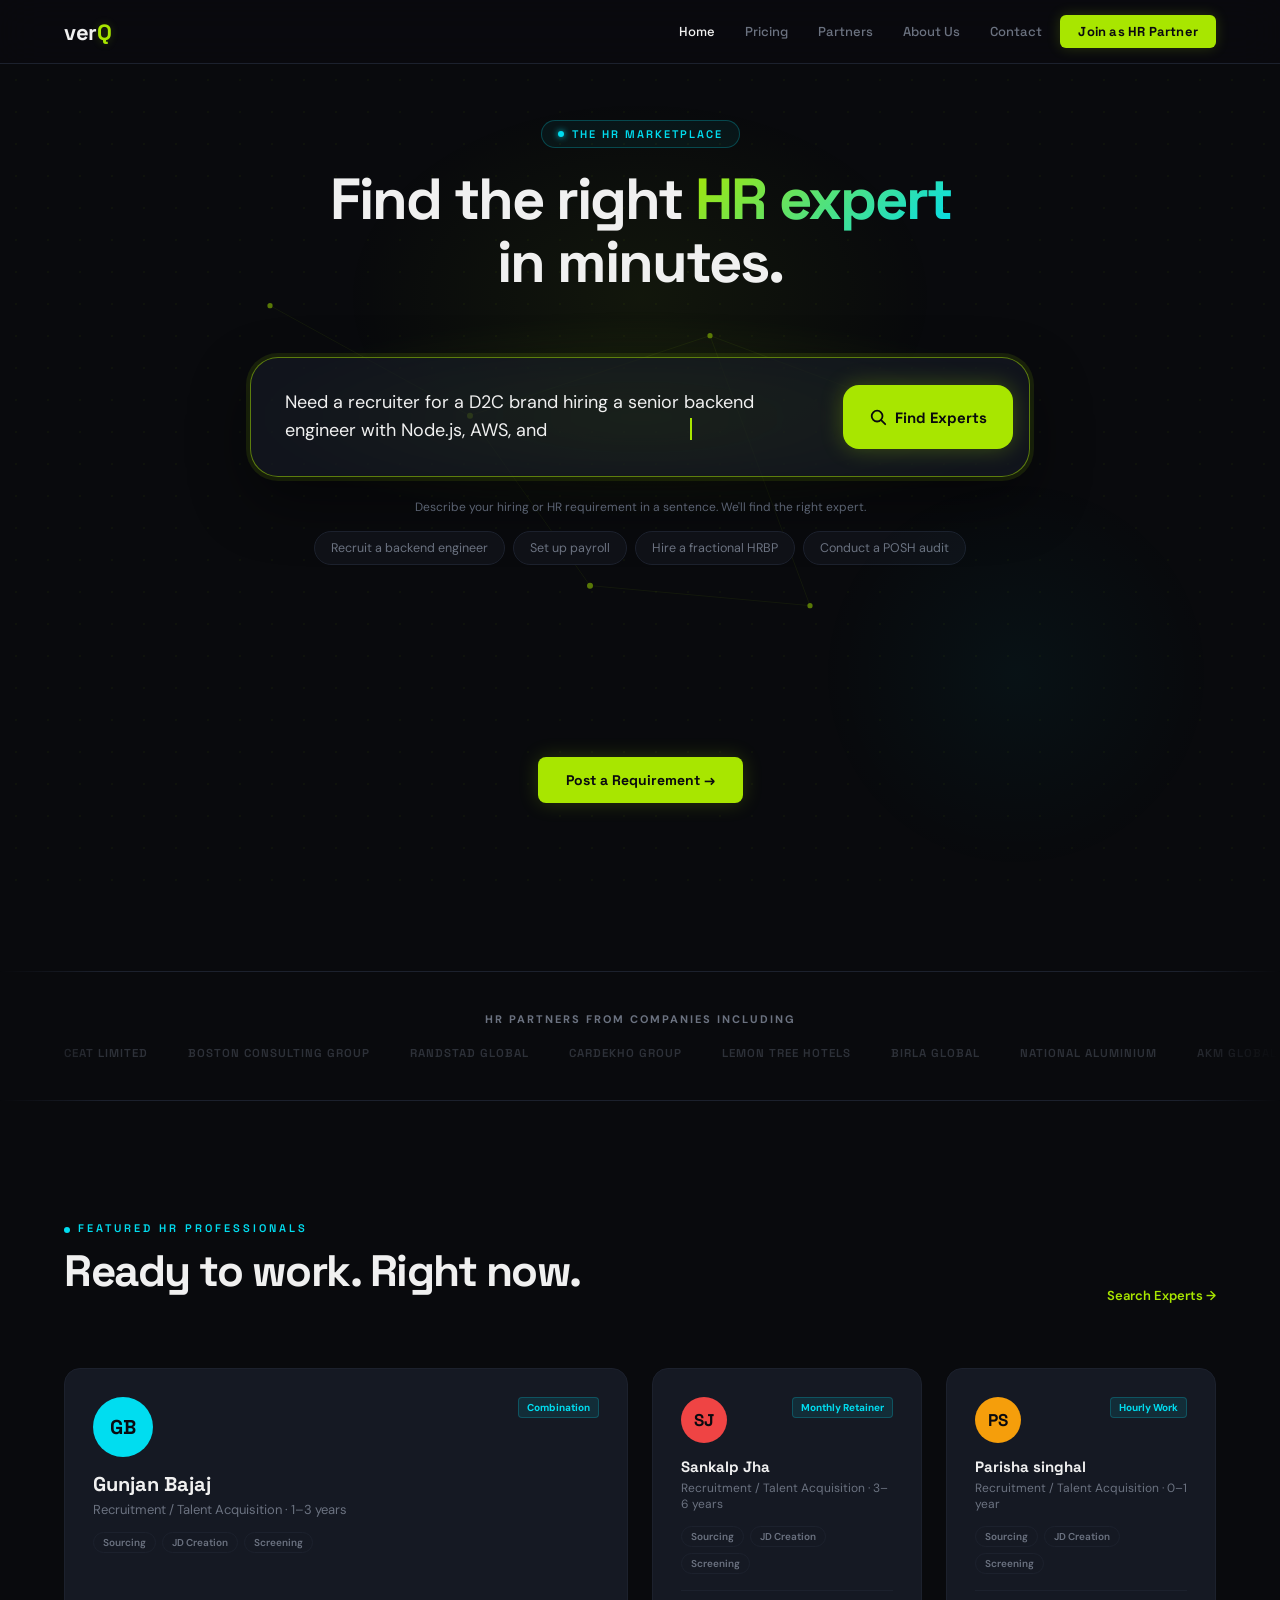
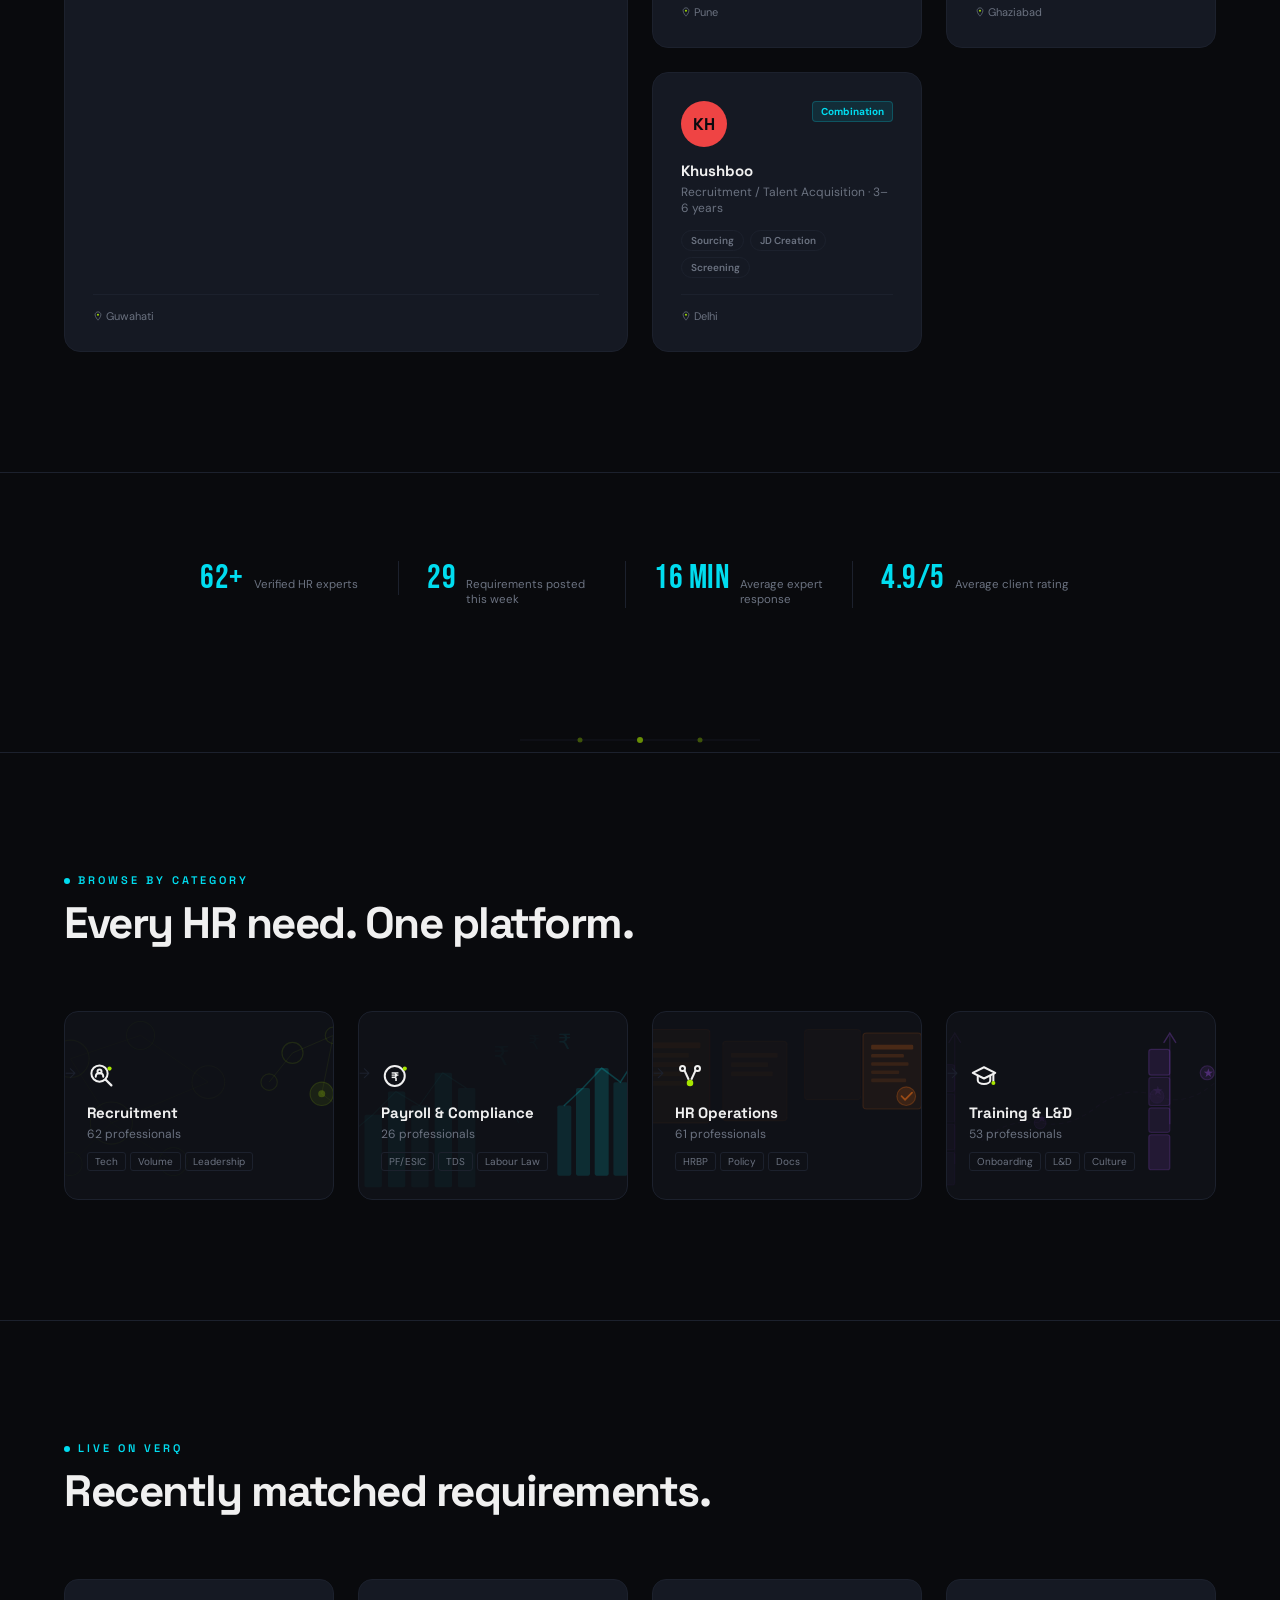
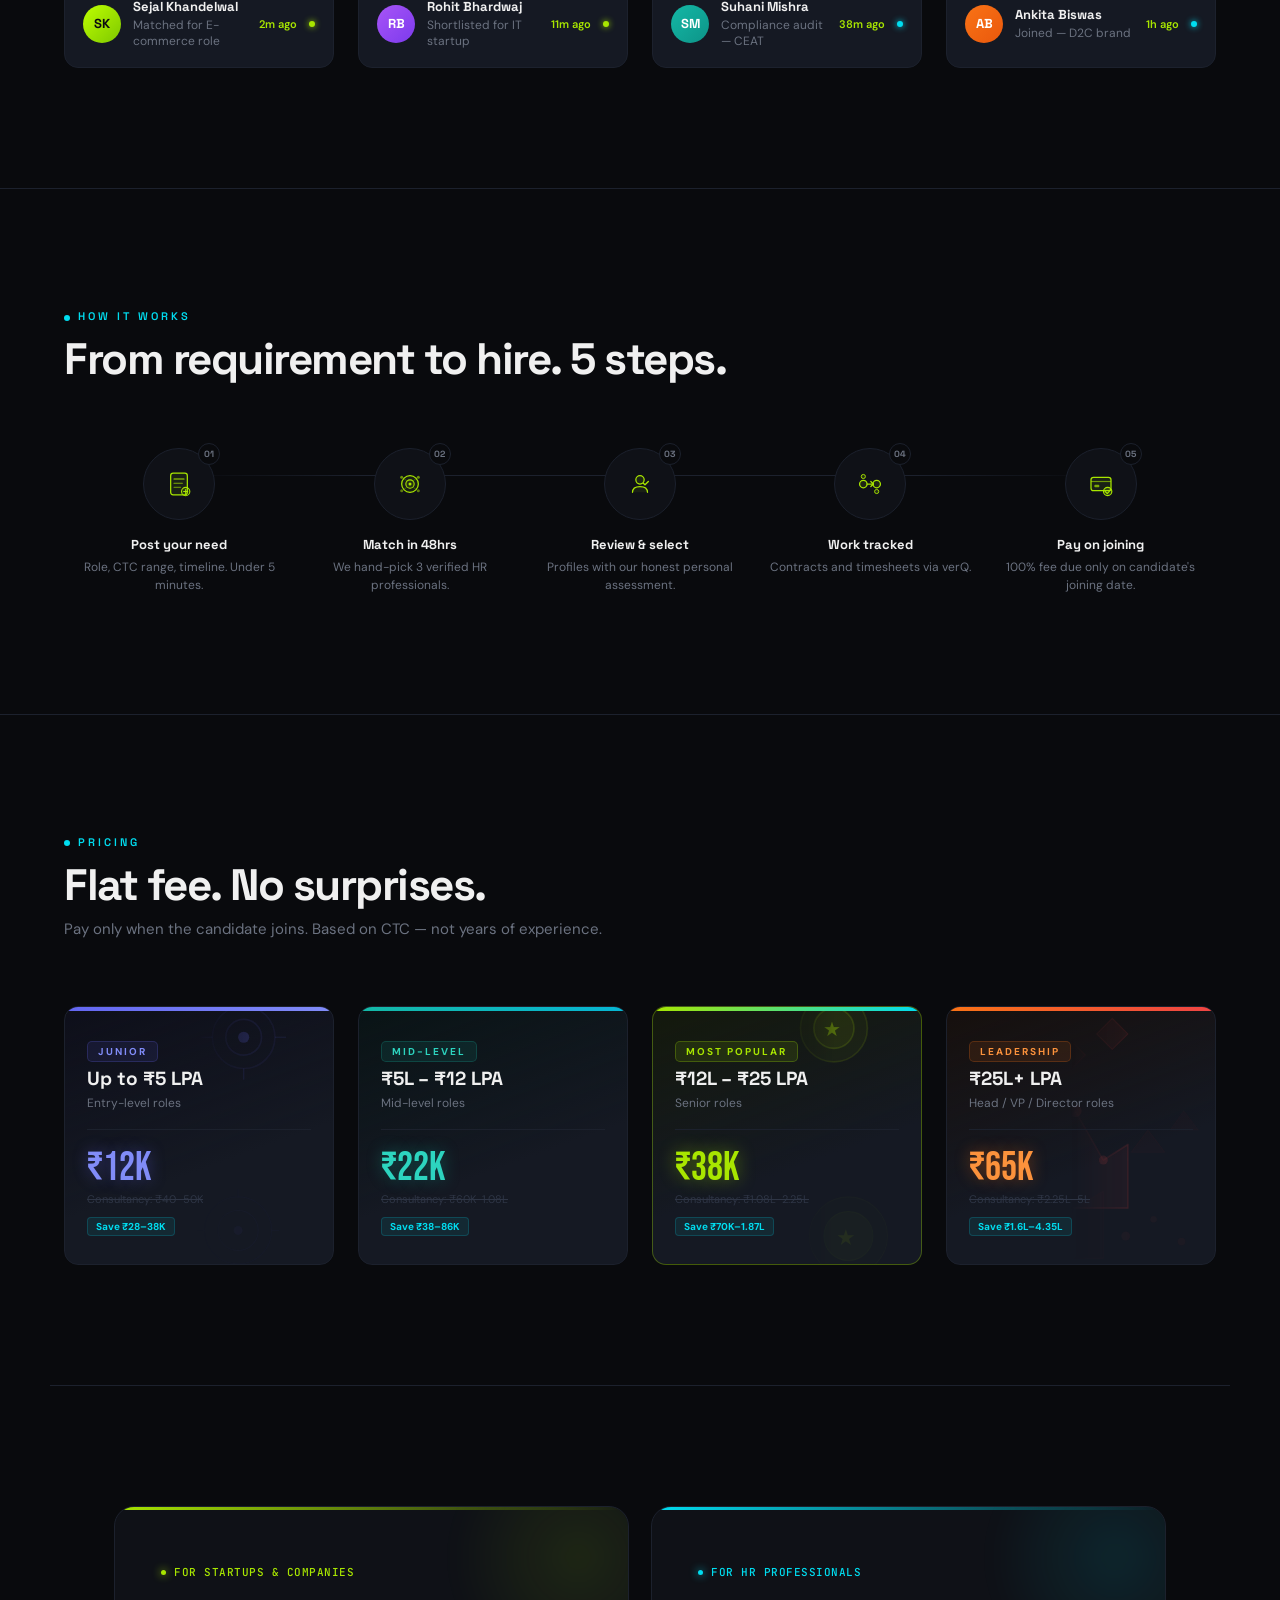
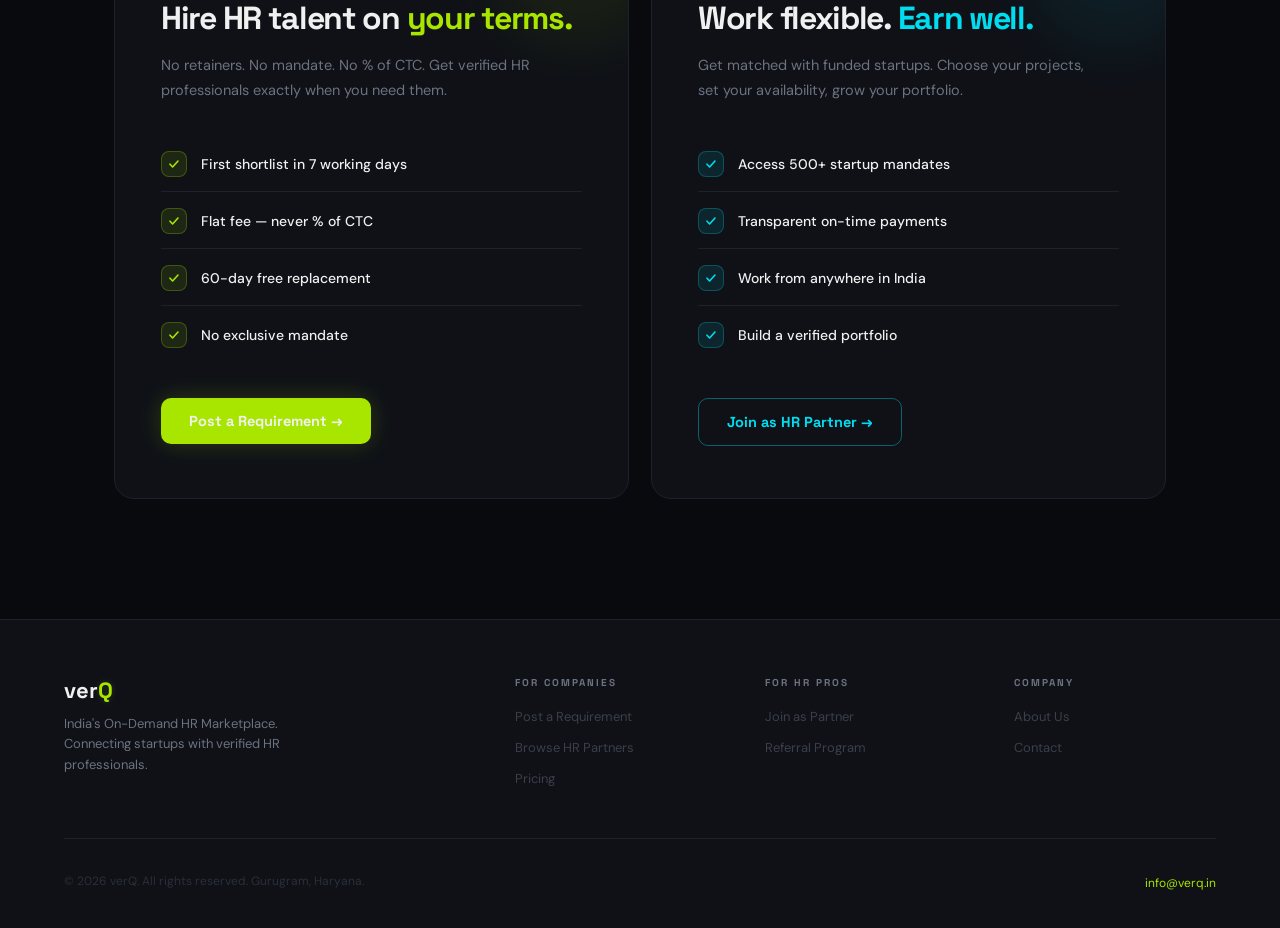
==== commit bf580534: "Add files via upload" ====
--- a/index.html
+++ b/index.html
@@ -3,9 +3,9 @@
 <head> 
 <meta charset="UTF-8"/>
 <meta name="viewport" content="width=device-width, initial-scale=1.0"/>
-<meta name="description" content="verQ — India's on-demand HR marketplace. Browse 68+ verified HR professionals. Hire in 48 hours. Fixed fee. No mandate."/>
-<title>verQ | India's On-Demand HR Marketplace</title>
-<link rel="icon" type="image/png" href="/favicon.png">
+<meta name="description" content="verQ is India's on-demand HR marketplace — 68+ verified HR professionals, matched in 48 hours. Flat fee, not % of CTC. No mandate required."/>
+<title>verQ | The HR Marketplace</title>
+<link rel="icon" type="image/png" href="/favicon.png?v=3">
 <link href="https://fonts.googleapis.com/css2?family=Space+Grotesk:wght@300;400;500;600;700&family=DM+Sans:wght@300;400;500&family=Bebas+Neue&family=JetBrains+Mono:wght@400;500&display=swap" rel="stylesheet"/>
 <style>
 /* ── verQ THEME v2 — Refined ── */
@@ -644,7 +644,7 @@
 /* RESPONSIVE */
 @media (max-width: 1024px) { .profiles-grid { grid-template-columns: repeat(2, 1fr); } .cats-grid { grid-template-columns: repeat(2, 1fr); } .pricing-grid { grid-template-columns: repeat(2, 1fr); } .steps-grid { grid-template-columns: repeat(2, 1fr); gap: 28px; } .steps-grid::before { display: none; } }
 @media (max-width: 768px) { .split-section { grid-template-columns: 1fr; } }
-@media (max-width: 520px) { .profiles-grid { grid-template-columns: 1fr; } .cats-grid { grid-template-columns: 1fr; } .pricing-grid { grid-template-columns: 1fr; } .steps-grid { grid-template-columns: 1fr; } .split-lime, .split-dark-card { padding: 32px 24px; } }
+@media (max-width: 520px) { .profiles-grid { grid-template-columns: 1fr; } .profile-card:first-child { grid-column: span 1; } .cats-grid { grid-template-columns: 1fr; } .pricing-grid { grid-template-columns: 1fr; } .steps-grid { grid-template-columns: 1fr; } .split-lime, .split-dark-card { padding: 32px 24px; } }
 
 /* CANVAS BACKGROUND */
 
@@ -1022,8 +1022,7 @@
     <div><span class="footer-logo">ver<span>Q</span></span><p class="footer-tagline">India's On-Demand HR Marketplace. Connecting startups with verified HR professionals.</p></div>
     <div><div class="footer-col-title">For Companies</div><ul class="footer-links"><li><a href="/post-requirement.html">Post a Requirement</a></li><li><a href="/partners.html">Browse HR Partners</a></li><li><a href="/pricing.html">Pricing</a></li></ul></div>
     <div><div class="footer-col-title">For HR Pros</div><ul class="footer-links"><li><a href="/join-hr-partner.html">Join as Partner</a></li><li><a href="/referral.html">Referral Program</a></li></ul></div>
-    <div><div class="footer-col-title">Company</div><ul class="footer-links"><li><a href="/about.html">About Us</a></li><li>
-    </li><li><a href="/contact.html">Contact</a></li></ul></div>
+    <div><div class="footer-col-title">Company</div><ul class="footer-links"><li><a href="/about.html">About Us</a></li><li><a href="/contact.html">Contact</a></li></ul></div>
   </div>
   <div class="footer-bottom"><div class="footer-copy">© 2026 verQ. All rights reserved. Gurugram, Haryana.</div><div class="footer-email"><a href="mailto:info@verq.in">info@verq.in</a></div></div>
 </footer>
@@ -1166,7 +1165,11 @@
   // back up mid-browse (whether it's the background autoplay or a real search).
   function nudgeIntoView(el, block){
     if (!el) return;
-    if (window.scrollY < window.innerHeight * 1.3){
+    // Only nudge if we're still essentially at the hero itself — not just
+    // 'reasonably near the top', which was also catching people scrolled
+    // down into Featured Experts (right below the hero) and yanking the
+    // page back up mid-browse every time the search loop cycled.
+    if (window.scrollY < window.innerHeight * 0.4){
       el.scrollIntoView({ behavior: 'smooth', block: block || 'center' });
     }
   }
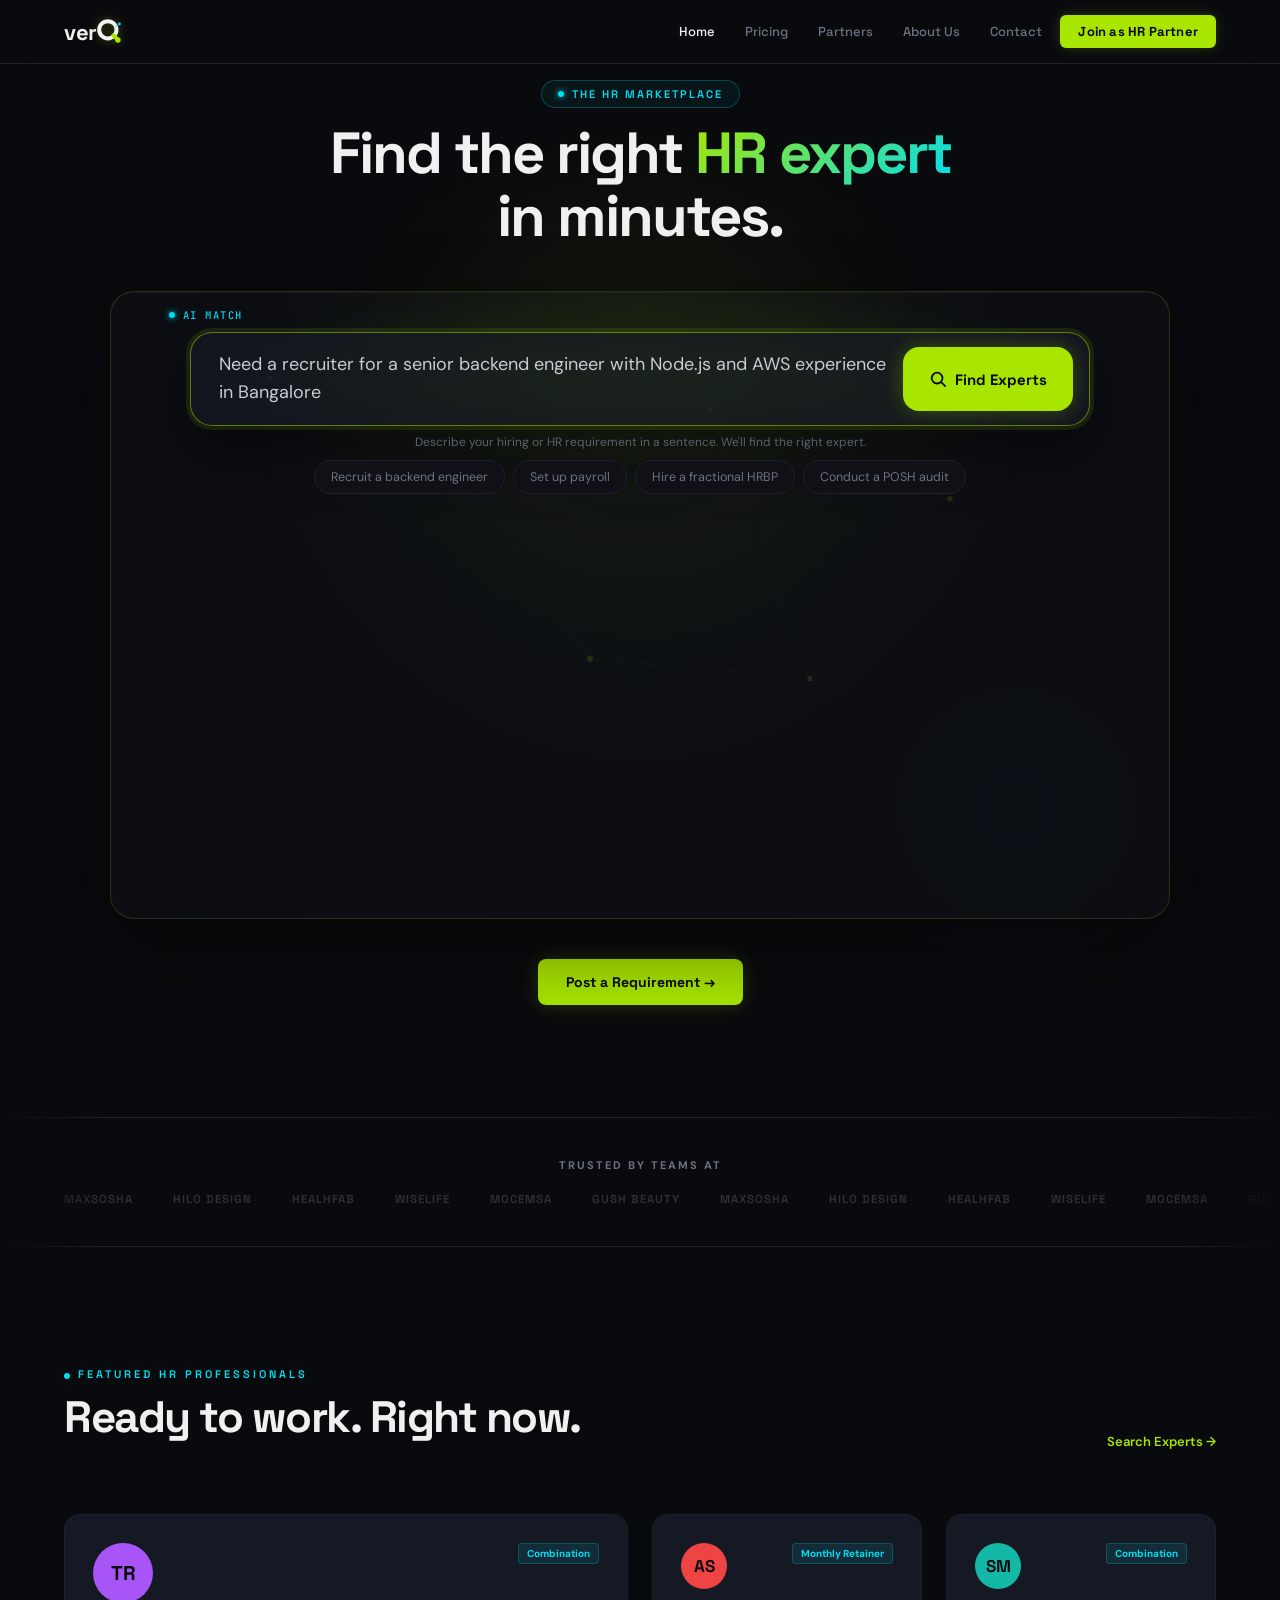
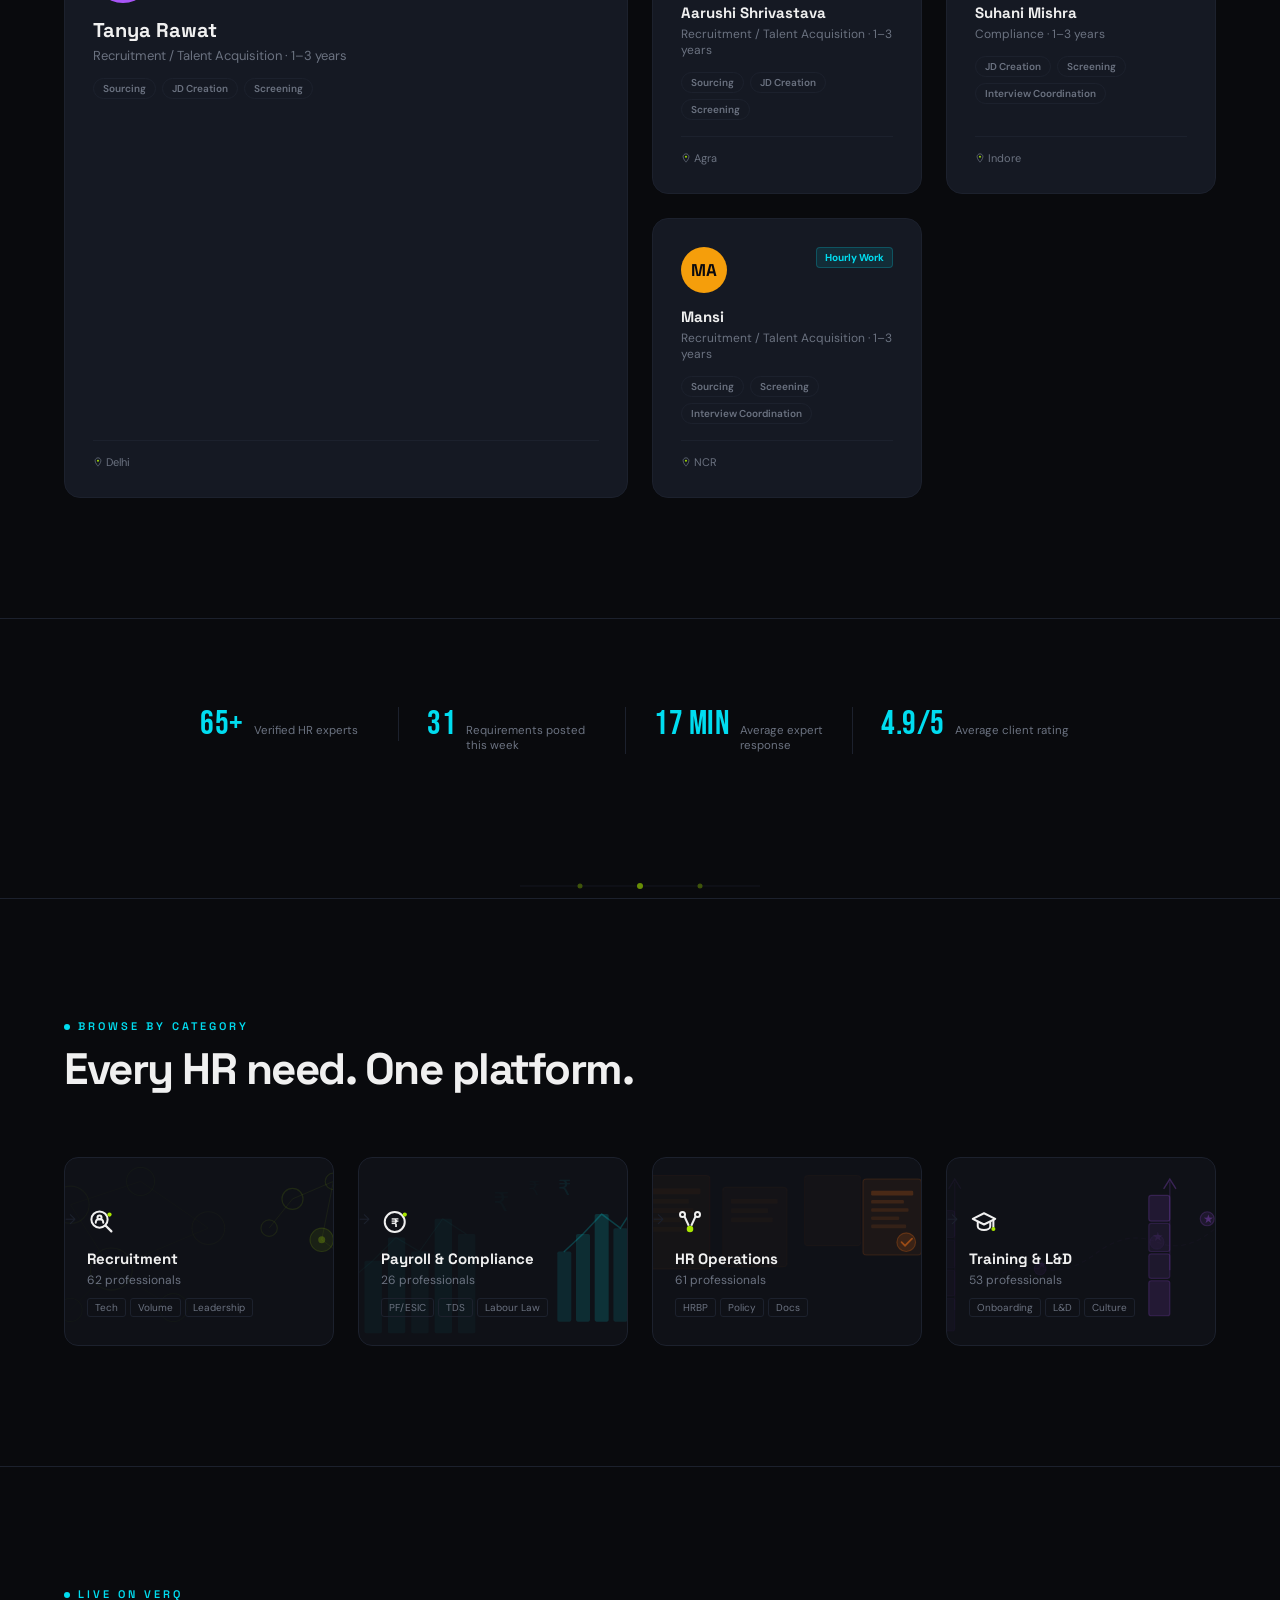
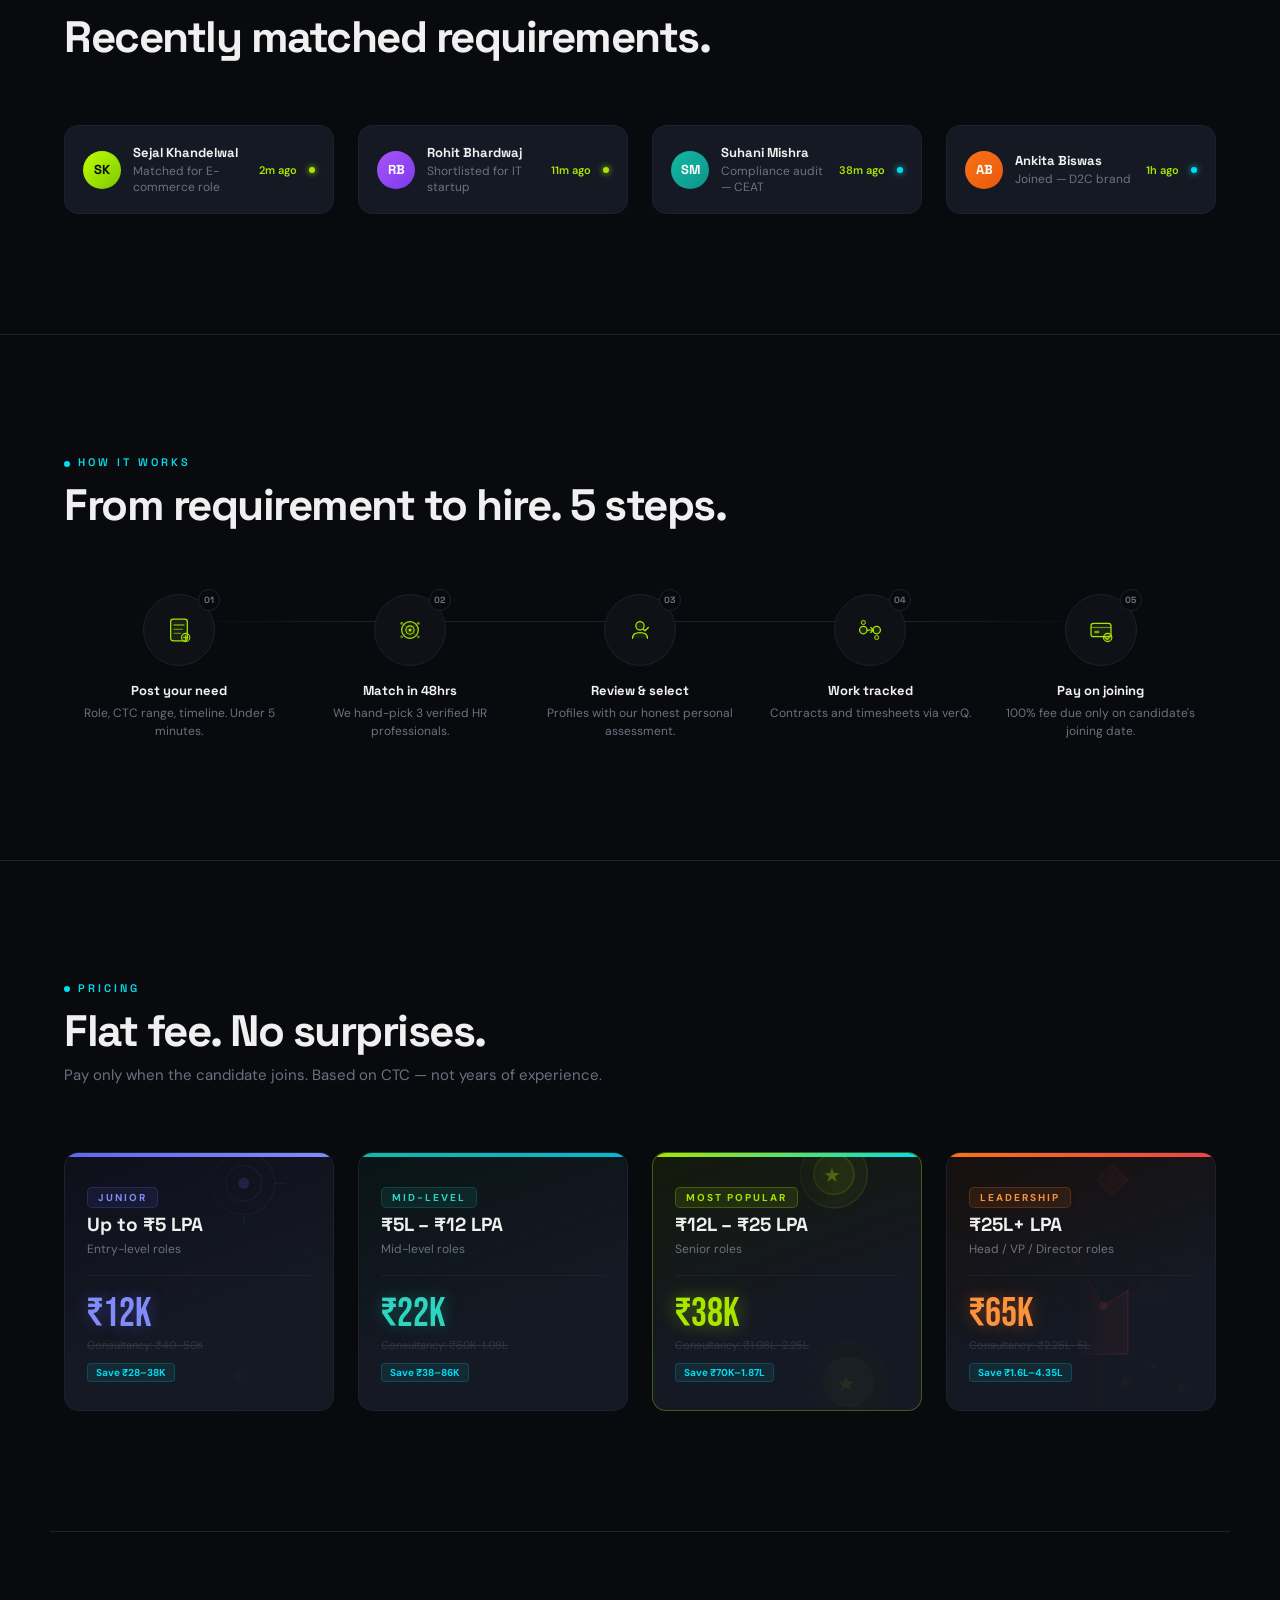
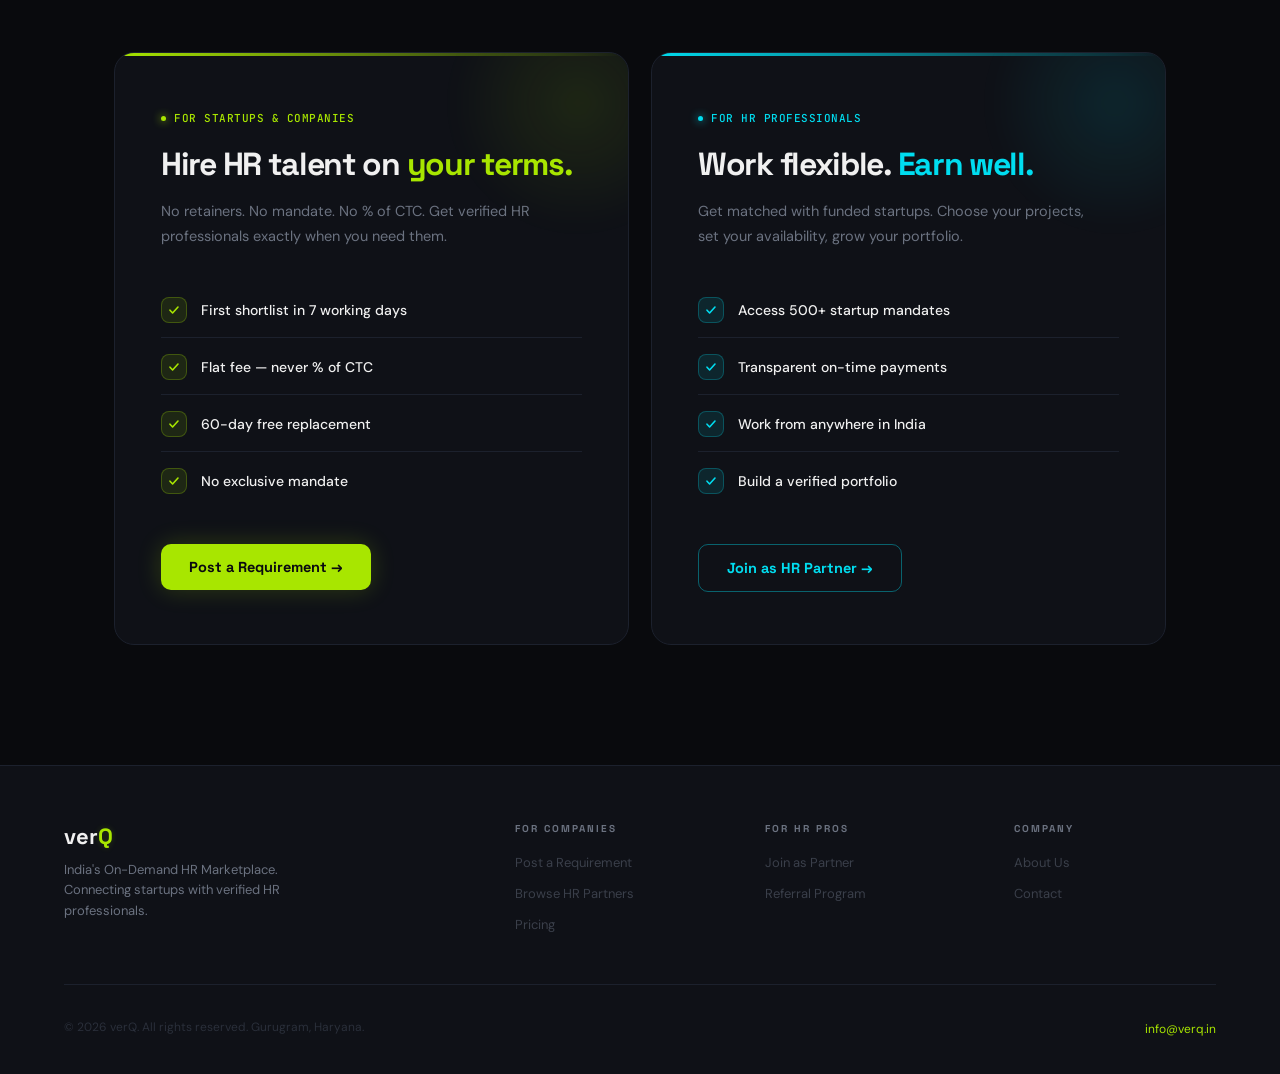
==== commit c4b7aa44: "Add files via upload" ====
--- a/index.html
+++ b/index.html
@@ -5,6 +5,18 @@
 <meta name="viewport" content="width=device-width, initial-scale=1.0"/>
 <meta name="description" content="verQ is India's on-demand HR marketplace — 68+ verified HR professionals, matched in 48 hours. Flat fee, not % of CTC. No mandate required."/>
 <title>verQ | The HR Marketplace</title>
+<meta property="og:type" content="website"/>
+<meta property="og:url" content="https://www.verq.in/"/>
+<meta property="og:site_name" content="verQ"/>
+<meta property="og:title" content="verQ | The HR Marketplace"/>
+<meta property="og:description" content="verQ is India's on-demand HR marketplace — 68+ verified HR professionals, matched in 48 hours. Flat fee, not % of CTC. No mandate required."/>
+<meta property="og:image" content="https://www.verq.in/og-image.png"/>
+<meta property="og:image:width" content="1200"/>
+<meta property="og:image:height" content="630"/>
+<meta name="twitter:card" content="summary_large_image"/>
+<meta name="twitter:title" content="verQ | The HR Marketplace"/>
+<meta name="twitter:description" content="verQ is India's on-demand HR marketplace — 68+ verified HR professionals, matched in 48 hours. Flat fee, not % of CTC. No mandate required."/>
+<meta name="twitter:image" content="https://www.verq.in/og-image.png"/>
 <link rel="icon" type="image/png" href="/favicon.png?v=3">
 <link href="https://fonts.googleapis.com/css2?family=Space+Grotesk:wght@300;400;500;600;700&family=DM+Sans:wght@300;400;500&family=Bebas+Neue&family=JetBrains+Mono:wght@400;500&display=swap" rel="stylesheet"/>
 <style>
@@ -63,8 +75,9 @@
   font-size: 22px; font-weight: 700;
   color: var(--white); text-decoration: none; letter-spacing: -0.5px;
   flex-shrink: 0;
-}
-.nav-logo span { color: var(--accent); text-shadow: 0 0 8px rgba(168,230,0,0.22); }
+  display: inline-flex; align-items: center; gap: 0px;
+}
+.nav-logo-icon { width: 26px; height: 26px; flex-shrink: 0; filter: drop-shadow(0 0 5px rgba(168,230,0,0.3)); }
 
 .nav-links {
   display: flex; align-items: center; gap: 6px;
@@ -376,7 +389,7 @@
 </style>
 <style>
 /* HERO */
-.hero { min-height: 100vh; padding: 120px 5% 80px; display: flex; flex-direction: column; align-items: center; justify-content: center; text-align: center; position: relative; z-index: 1; }
+.hero { min-height: 100vh; padding: 80px 5% 24px; display: flex; flex-direction: column; align-items: center; justify-content: center; text-align: center; position: relative; z-index: 1; }
 .hero::before { content: ''; position: absolute; top: 10%; left: 50%; transform: translateX(-50%); width: min(600px, 92vw); height: 400px; background: radial-gradient(ellipse, rgba(168,230,0,0.06) 0%, transparent 70%); pointer-events: none; }
 .hero::after { content: ''; position: absolute; bottom: 10%; right: 5%; width: 400px; height: 400px; background: radial-gradient(ellipse, rgba(0,221,240,0.04) 0%, transparent 70%); pointer-events: none; }
 
@@ -393,26 +406,51 @@
 .match-net .n6 { animation: netpulse 3.6s ease-in-out infinite 3s; }
 @keyframes netpulse { 0%,100%{opacity:0.35;r:2.2;} 50%{opacity:1;r:3.4;} }
 
-.hero-badge { position: relative; display: inline-flex; align-items: center; gap: 8px; border: 1px solid rgba(0,221,240,0.25); background: rgba(0,221,240,0.05); color: var(--cyan); font-family: 'Space Grotesk', sans-serif; font-size: 11px; font-weight: 600; letter-spacing: 2px; text-transform: uppercase; padding: 6px 16px; border-radius: 100px; margin-bottom: 20px; animation: fadeUp 0.6s ease both; }
+.hero-badge { position: relative; display: inline-flex; align-items: center; gap: 8px; border: 1px solid rgba(0,221,240,0.25); background: rgba(0,221,240,0.05); color: var(--cyan); font-family: 'Space Grotesk', sans-serif; font-size: 11px; font-weight: 600; letter-spacing: 2px; text-transform: uppercase; padding: 6px 16px; border-radius: 100px; margin-bottom: 14px; animation: fadeUp 0.6s ease both; }
 .badge-dot { width: 6px; height: 6px; border-radius: 50%; background: var(--cyan); box-shadow: 0 0 6px var(--cyan); animation: pulse 2s infinite; }
 
-.hero-title { font-family: 'Space Grotesk', sans-serif; font-size: clamp(36px, 5.4vw, 58px); font-weight: 700; letter-spacing: -2px; line-height: 1.08; max-width: 680px; margin: 0 auto var(--sp-heading); animation: fadeUp 0.6s 0.1s ease both; }
+.hero-title { font-family: 'Space Grotesk', sans-serif; font-size: clamp(36px, 5.4vw, 58px); font-weight: 700; letter-spacing: -2px; line-height: 1.08; max-width: 680px; margin: 0 auto 32px; animation: fadeUp 0.6s 0.1s ease both; }
 .gradient-text { background: linear-gradient(135deg, var(--accent) 0%, var(--cyan) 100%); -webkit-background-clip: text; -webkit-text-fill-color: transparent; background-clip: text; }
 .dim { color: var(--muted); }
 
 /* SEARCH — the search bar IS the hero. It wraps long queries onto multiple
    lines instead of hiding them, so the full prompt stays visible and
    models good prompt-writing for the person typing it. */
-.search-shell { position: relative; width: 100%; max-width: 780px; margin: 0 auto 8px; animation: fadeUp 0.6s 0.2s ease both; }
+/* The unified "AI Match Console" — everything from the search bar through
+   results lives inside one bordered, backgrounded container, so it reads as
+   ONE interface rather than four separate floating elements. The inner
+   .demo-stage still uses min-height (not a hard height + overflow:hidden) —
+   measured directly against real rendered content, so it can never silently
+   clip something that's slightly taller than expected; it can only ever add
+   a little extra breathing room. */
+.match-console {
+  position: relative; width: 100%; max-width: 1060px; margin: 12px auto 0;
+  padding: 16px 5% 18px;
+  background: radial-gradient(ellipse at 50% 0%, rgba(168,230,0,0.055), transparent 55%), rgba(15,17,23,0.72);
+  border: 1px solid rgba(168,230,0,0.16); border-radius: 24px;
+  box-shadow: 0 30px 80px rgba(0,0,0,0.45), inset 0 1px 0 rgba(255,255,255,0.035);
+  z-index: 1;
+}
+.match-console-header {
+  display: flex; align-items: center; gap: 8px; margin-bottom: 10px;
+  font-family: 'JetBrains Mono', monospace; font-size: 10.5px; font-weight: 500;
+  letter-spacing: 1.5px; text-transform: uppercase; color: var(--cyan);
+}
+.match-console-header .console-dot {
+  width: 6px; height: 6px; border-radius: 50%; background: var(--cyan);
+  box-shadow: 0 0 6px var(--cyan); animation: pulse 2s infinite;
+}
+
+.search-shell { position: relative; width: 100%; max-width: 900px; margin: 0 auto 8px; animation: fadeUp 0.6s 0.2s ease both; }
 .search-shell::before { content: ''; position: absolute; inset: -44px -24px; background: radial-gradient(ellipse at center, rgba(168,230,0,0.10) 0%, transparent 72%); filter: blur(4px); pointer-events: none; z-index: -1; }
 .search-bar { position: relative; display: flex; align-items: center; gap: 16px;
   background: rgba(21,25,35,0.72); backdrop-filter: blur(18px); -webkit-backdrop-filter: blur(18px);
-  border: 1.5px solid var(--border); border-radius: 28px; min-height: 120px; padding: 18px 16px 18px 34px;
+  border: 1.5px solid var(--border); border-radius: 22px; min-height: 88px; padding: 14px 16px 14px 28px;
   box-shadow: 0 24px 60px rgba(0,0,0,0.4), inset 0 1px 0 rgba(255,255,255,0.03); transition: border-color 0.3s ease, box-shadow 0.3s ease; }
 .search-bar.active, .search-bar:focus-within { border-color: rgba(168,230,0,0.5); box-shadow: 0 0 0 4px rgba(168,230,0,0.1), 0 24px 60px rgba(0,0,0,0.45); }
 .search-text-wrap { flex: 1; min-width: 0; position: relative; display: flex; align-items: center; }
 .search-input { width: 100%; background: transparent; border: none; outline: none; resize: none; overflow: hidden;
-  text-align: left; font-family: 'DM Sans', sans-serif; font-size: 18px; line-height: 1.55; color: var(--white); padding: 0; display: block; }
+  text-align: left; font-family: 'DM Sans', sans-serif; font-size: 18px; line-height: 1.55; color: #C8CCD3; padding: 0; display: block; }
 .search-input::placeholder { color: #4B5364; }
 .search-mirror { position: absolute; top: 0; left: 0; visibility: hidden; white-space: pre-wrap; word-wrap: break-word;
   font-family: 'DM Sans', sans-serif; font-size: 18px; line-height: 1.55; padding: 0; pointer-events: none; }
@@ -427,9 +465,9 @@
 .search-btn:hover { background: var(--accent-dark); box-shadow: 0 0 32px rgba(168,230,0,0.45); }
 .search-btn:active, .search-btn.autoclick { transform: scale(0.96); box-shadow: 0 0 36px rgba(168,230,0,0.5); }
 
-.helper-line { margin-top: 14px; font-size: 12px; color: #5A6272; animation: fadeUp 0.6s 0.3s ease both; }
-
-.chip-row { display: flex; flex-wrap: wrap; justify-content: center; gap: 8px; margin-top: 16px; animation: fadeUp 0.6s 0.35s ease both; }
+.helper-line { margin-top: 8px; font-size: 12px; color: #5A6272; animation: fadeUp 0.6s 0.3s ease both; }
+
+.chip-row { display: flex; flex-wrap: wrap; justify-content: center; gap: 8px; margin-top: 10px; animation: fadeUp 0.6s 0.35s ease both; }
 .example-chip { font-size: 12.5px; color: var(--muted); background: var(--surface); border: 1px solid var(--border);
   padding: 8px 16px; border-radius: 100px; cursor: pointer; text-decoration: none; display: inline-block;
   transition: border-color 0.2s ease, color 0.2s ease, background 0.2s ease; font-family: 'DM Sans', sans-serif; }
@@ -438,7 +476,13 @@
 /* (cat-line removed from hero) */
 
 /* ── Searching → parsing → matching → results sequence ── */
-.status-zone { max-width: 680px; margin: 26px auto 0; min-height: 20px; position: relative; z-index: 1; }
+.status-zone { max-width: 680px; margin: 16px auto 0; min-height: 20px; position: relative; z-index: 1; }
+/* Reserves enough height for the tallest possible state (status lines +
+   3 parsed fields + found line + 3 result cards) — measured directly by
+   rendering the page, not guessed — so the page around it never needs to
+   grow/shrink or scroll as the demo plays out. */
+.demo-stage { min-height: 390px; }
+@media (max-width: 760px) { .demo-stage { min-height: 860px; } }
 .status-line { display: flex; align-items: center; justify-content: center; gap: 8px; font-family: 'JetBrains Mono', monospace;
   font-size: 13px; color: var(--muted); opacity: 0; transition: opacity 0.3s ease; }
 .status-line.show { opacity: 1; }
@@ -456,7 +500,7 @@
 .parse-check svg { width: 8px; height: 8px; }
 .parse-item b { color: var(--white); font-weight: 600; }
 
-.found-line { display: flex; align-items: center; justify-content: center; gap: 8px; margin-top: 18px;
+.found-line { display: flex; align-items: center; justify-content: center; gap: 8px; margin-top: 28px;
   font-family: 'Space Grotesk', sans-serif; font-size: 15px; font-weight: 600; color: var(--accent);
   opacity: 0; transform: translateY(4px); transition: opacity 0.35s ease, transform 0.35s ease; }
 .found-line.show { opacity: 1; transform: translateY(0); }
@@ -464,7 +508,7 @@
   display: flex; align-items: center; justify-content: center; flex-shrink: 0; }
 .found-check svg { width: 11px; height: 11px; }
 
-.results { max-width: 920px; margin: 36px auto 0; padding: 0 6px; display: grid; grid-template-columns: repeat(3,1fr); gap: 14px;
+.results { max-width: 920px; margin: 44px auto 0; padding: 0 6px; display: grid; grid-template-columns: repeat(3,1fr); gap: 14px;
   position: relative; z-index: 1; }
 .rcard { background: var(--surface); border: 1px solid var(--border); border-radius: 14px; padding: 18px 18px 16px;
   opacity: 0; transform: translateY(10px); transition: opacity 0.4s cubic-bezier(0.16,1,0.3,1), transform 0.4s cubic-bezier(0.16,1,0.3,1); }
@@ -491,9 +535,9 @@
 }
 
 @media (max-width: 760px) {
-  .search-bar { min-height: 110px; padding: 20px 10px 20px 22px; }
-  .search-input, .search-mirror { font-size: 15px; }
-  .search-btn { padding: 0 18px; height: 52px; border-radius: 14px; font-size: 13px; }
+  .search-bar { min-height: 0; padding: 16px; flex-direction: column; align-items: stretch; gap: 10px; }
+  .search-input, .search-mirror { font-size: 14px; line-height: 1.45; }
+  .search-btn { padding: 0 18px; height: 46px; border-radius: 12px; font-size: 13px; width: 100%; }
 }
 
 .hero-actions { display: flex; gap: 14px; flex-wrap: wrap; justify-content: center; animation: fadeUp 0.6s 0.35s ease both; margin: 40px 0 88px; }
@@ -516,6 +560,18 @@
 .profile-card:first-child .p-avatar { width: 60px; height: 60px; font-size: 20px; }
 .profile-card:first-child .p-name { font-size: 20px; }
 .profile-card:first-child .p-role { font-size: 13px; }
+/* Shorter laptop screens (e.g. 1366x768) — tighten further so the console
+   comes as close as possible to fitting in one view without scrolling,
+   without touching the more generous spacing on taller screens. */
+@media (max-height: 800px) and (min-width: 761px) {
+  .hero { padding: 55px 5% 10px; }
+  .hero-badge { margin-bottom: 8px; }
+  .hero-title { margin-bottom: 18px; font-size: clamp(30px, 4.2vw, 44px); }
+  .match-console { margin-top: 4px; padding: 10px 5% 12px; }
+  .match-console-header { margin-bottom: 6px; }
+  .search-bar { min-height: 76px; }
+}
+
 @media (max-width: 1024px) { .profile-card:first-child { grid-row: span 1; } }
 .partners-empty { grid-column: 1 / -1; text-align: center; padding: 56px 24px; border: 1px dashed var(--border); border-radius: 14px; }
 .partners-empty-icon { font-size: 28px; margin-bottom: 12px; }
@@ -577,7 +633,7 @@
 /* PRICING */
 .pricing-section { padding: var(--sp-section) 5%; position: relative; z-index: 1; border-top: 1px solid var(--border); }
 .pricing-grid { display: grid; grid-template-columns: repeat(4, 1fr); gap: var(--sp-card); margin-top: var(--sp-heading); }
-.price-card { background: var(--surface2); border: 1px solid var(--border); border-radius: 14px; padding: 28px 22px; transition: transform 0.3s cubic-bezier(0.16,1,0.3,1), border-color 0.3s ease, box-shadow 0.3s ease; }
+.price-card { position: relative; background: var(--surface2); border: 1px solid var(--border); border-radius: 14px; padding: 28px 22px; transition: transform 0.3s cubic-bezier(0.16,1,0.3,1), border-color 0.3s ease, box-shadow 0.3s ease; }
 .price-card:hover { border-color: rgba(168,230,0,0.22); transform: translateY(-4px); box-shadow: var(--glow); }
 .price-card.featured { border-color: rgba(168,230,0,0.32); background: rgba(168,230,0,0.03); }
 .price-band { font-size: 10px; font-weight: 700; letter-spacing: 2px; text-transform: uppercase; color: var(--muted); margin-bottom: 4px; }
@@ -635,7 +691,7 @@
 .p-btn { position: relative; display: inline-flex; align-items: center; gap: 8px; padding: 14px 28px; border-radius: 10px;
   font-family: 'Space Grotesk', sans-serif; font-weight: 700; font-size: 14.5px; text-decoration: none;
   transition: transform 0.15s cubic-bezier(0.34,1.56,0.64,1), box-shadow 0.2s ease, gap 0.2s ease, background 0.2s ease; }
-.panel-a .p-btn { background: var(--accent); color: var(--ink); box-shadow: 0 0 24px rgba(168,230,0,0.2); }
+.panel-a .p-btn { background: var(--accent); color: var(--accent-text); box-shadow: 0 0 24px rgba(168,230,0,0.2); }
 .panel-a .p-btn:hover { background: var(--accent-dark); box-shadow: 0 0 32px rgba(168,230,0,0.35); gap: 12px; }
 .panel-b .p-btn { background: transparent; color: var(--cyan); border: 1.5px solid rgba(0,221,240,0.4); }
 .panel-b .p-btn:hover { background: rgba(0,221,240,0.08); border-color: var(--cyan); gap: 12px; }
@@ -754,7 +810,7 @@
 <body>
 
 <nav>
-  <a href="/" class="nav-logo">ver<span>Q</span></a>
+  <a href="/" class="nav-logo">ver<svg class="nav-logo-icon" viewBox="16 12 72 72" xmlns="http://www.w3.org/2000/svg"><circle cx="46" cy="42" r="24" stroke="#F2F3F5" stroke-width="11" fill="none"/><line x1="61" y1="57" x2="74" y2="70" stroke="#A8E600" stroke-width="11" stroke-linecap="round"/><circle cx="74" cy="70" r="7.5" fill="#A8E600"/><circle cx="78" cy="26" r="4" fill="#00DDF0"/><line x1="65" y1="34" x2="75" y2="28" stroke="#00DDF0" stroke-width="2.5" stroke-linecap="round" opacity="0.7"/></svg></a>
   <div class="nav-links">
     <a href="/" class="active">Home</a>
     <a href="/pricing.html">Pricing</a>
@@ -786,39 +842,45 @@
   <div class="hero-badge"><div class="badge-dot"></div>The HR Marketplace</div>
   <h1 class="hero-title">Find the right <span class="gradient-text">HR expert</span> in minutes.</h1>
 
-  <div class="search-shell">
-    <div class="search-bar" id="searchBar">
-      <div class="search-text-wrap" id="searchTextWrap">
-        <textarea class="search-input" id="homeSearch" rows="1" placeholder="Describe what you need help with..." autocomplete="off"></textarea>
-        <span class="search-caret" id="fakeCaret"></span>
-        <div class="search-mirror" id="mirrorDiv"></div>
+  <div class="match-console">
+    <div class="match-console-header"><span class="console-dot"></span>AI Match</div>
+
+    <div class="search-shell">
+      <div class="search-bar" id="searchBar">
+        <div class="search-text-wrap" id="searchTextWrap">
+          <textarea class="search-input" id="homeSearch" rows="1" placeholder="Describe what you need help with..." autocomplete="off"></textarea>
+          <span class="search-caret" id="fakeCaret"></span>
+          <div class="search-mirror" id="mirrorDiv"></div>
+        </div>
+        <button class="search-btn">
+          <svg width="18" height="18" viewBox="0 0 20 20" fill="none"><circle cx="9" cy="9" r="6" stroke="currentColor" stroke-width="2"/><path d="M13.5 13.5L18 18" stroke="currentColor" stroke-width="2" stroke-linecap="round"/></svg>
+          Find Experts
+        </button>
       </div>
-      <button class="search-btn">
-        <svg width="18" height="18" viewBox="0 0 20 20" fill="none"><circle cx="9" cy="9" r="6" stroke="currentColor" stroke-width="2"/><path d="M13.5 13.5L18 18" stroke="currentColor" stroke-width="2" stroke-linecap="round"/></svg>
-        Find Experts
-      </button>
+    </div>
+
+    <div class="helper-line">Describe your hiring or HR requirement in a sentence. We'll find the right expert.</div>
+    <div class="chip-row">
+      <button type="button" class="example-chip" data-query="Need a recruiter for a senior backend engineer with Node.js and AWS experience in Bangalore">Recruit a backend engineer</button>
+      <button type="button" class="example-chip" data-query="Need someone to set up payroll for 25 employees">Set up payroll</button>
+      <button type="button" class="example-chip" data-query="Looking for a fractional HRBP for a Series A startup">Hire a fractional HRBP</button>
+      <button type="button" class="example-chip" data-query="Need a POSH compliance audit for our office in Mumbai">Conduct a POSH audit</button>
+    </div>
+
+    <div class="demo-stage">
+      <div class="status-zone">
+        <div class="status-line" id="statusSearching"><span class="spinner-dot"></span><span class="spinner-dot"></span><span class="spinner-dot"></span>&nbsp;Searching...</div>
+        <div class="parse-grid" id="parseGrid"></div>
+        <div class="status-line" id="statusMatching"><span class="spinner-dot"></span><span class="spinner-dot"></span><span class="spinner-dot"></span>&nbsp;Matching experts...</div>
+        <div class="found-line" id="foundLine">
+          <div class="found-check"><svg viewBox="0 0 12 12" fill="none"><path d="M2 6.2L4.6 9L10 3" stroke="#A8E600" stroke-width="1.6" stroke-linecap="round" stroke-linejoin="round"/></svg></div>
+          <span id="foundText"></span>
+        </div>
+      </div>
+
+      <div class="results" id="resultsGrid"></div>
     </div>
   </div>
-
-  <div class="helper-line">Describe your hiring or HR requirement in a sentence. We'll find the right expert.</div>
-  <div class="chip-row">
-    <button type="button" class="example-chip" data-query="Need a recruiter for a senior backend engineer with Node.js and AWS experience in Bangalore">Recruit a backend engineer</button>
-    <button type="button" class="example-chip" data-query="Need someone to set up payroll for 25 employees">Set up payroll</button>
-    <button type="button" class="example-chip" data-query="Looking for a fractional HRBP for a Series A startup">Hire a fractional HRBP</button>
-    <button type="button" class="example-chip" data-query="Need a POSH compliance audit for our office in Mumbai">Conduct a POSH audit</button>
-  </div>
-
-  <div class="status-zone">
-    <div class="status-line" id="statusSearching"><span class="spinner-dot"></span><span class="spinner-dot"></span><span class="spinner-dot"></span>&nbsp;Searching...</div>
-    <div class="parse-grid" id="parseGrid"></div>
-    <div class="status-line" id="statusMatching"><span class="spinner-dot"></span><span class="spinner-dot"></span><span class="spinner-dot"></span>&nbsp;Matching experts...</div>
-    <div class="found-line" id="foundLine">
-      <div class="found-check"><svg viewBox="0 0 12 12" fill="none"><path d="M2 6.2L4.6 9L10 3" stroke="#A8E600" stroke-width="1.6" stroke-linecap="round" stroke-linejoin="round"/></svg></div>
-      <span id="foundText"></span>
-    </div>
-  </div>
-
-  <div class="results" id="resultsGrid"></div>
 
   <div class="hero-actions">
     <a href="/post-requirement.html" class="btn-primary">Post a Requirement →</a>
@@ -829,33 +891,33 @@
 
 <!-- TRUST STRIP -->
 <div class="trust-section">
-  <div class="trust-label">HR Partners from companies including</div>
+  <div class="trust-label">Trusted by teams at</div>
   <div class="trust-scroll" id="trustScroll">
-    <span class="trust-item">CEAT LIMITED</span>
-    <span class="trust-item">BOSTON CONSULTING GROUP</span>
-    <span class="trust-item">RANDSTAD GLOBAL</span>
-    <span class="trust-item">CARDEKHO GROUP</span>
-    <span class="trust-item">LEMON TREE HOTELS</span>
-    <span class="trust-item">BIRLA GLOBAL</span>
-    <span class="trust-item">NATIONAL ALUMINIUM</span>
-    <span class="trust-item">AKM GLOBAL</span>
-    <span class="trust-item">INDOSPACE</span>
-    <span class="trust-item">MARKIVIS</span>
-    <span class="trust-item">ODISHA KNOWLEDGE CORP</span>
-    <span class="trust-item">RATTANINDIA</span>
+    <span class="trust-item">MAXSOSHA</span>
+    <span class="trust-item">HILO DESIGN</span>
+    <span class="trust-item">HEALHFAB</span>
+    <span class="trust-item">WISELIFE</span>
+    <span class="trust-item">MOCEMSA</span>
+    <span class="trust-item">GUSH BEAUTY</span>
+    <span class="trust-item">MAXSOSHA</span>
+    <span class="trust-item">HILO DESIGN</span>
+    <span class="trust-item">HEALHFAB</span>
+    <span class="trust-item">WISELIFE</span>
+    <span class="trust-item">MOCEMSA</span>
+    <span class="trust-item">GUSH BEAUTY</span>
     <!-- duplicate for seamless loop -->
-    <span class="trust-item">CEAT LIMITED</span>
-    <span class="trust-item">BOSTON CONSULTING GROUP</span>
-    <span class="trust-item">RANDSTAD GLOBAL</span>
-    <span class="trust-item">CARDEKHO GROUP</span>
-    <span class="trust-item">LEMON TREE HOTELS</span>
-    <span class="trust-item">BIRLA GLOBAL</span>
-    <span class="trust-item">NATIONAL ALUMINIUM</span>
-    <span class="trust-item">AKM GLOBAL</span>
-    <span class="trust-item">INDOSPACE</span>
-    <span class="trust-item">MARKIVIS</span>
-    <span class="trust-item">ODISHA KNOWLEDGE CORP</span>
-    <span class="trust-item">RATTANINDIA</span>
+    <span class="trust-item">MAXSOSHA</span>
+    <span class="trust-item">HILO DESIGN</span>
+    <span class="trust-item">HEALHFAB</span>
+    <span class="trust-item">WISELIFE</span>
+    <span class="trust-item">MOCEMSA</span>
+    <span class="trust-item">GUSH BEAUTY</span>
+    <span class="trust-item">MAXSOSHA</span>
+    <span class="trust-item">HILO DESIGN</span>
+    <span class="trust-item">HEALHFAB</span>
+    <span class="trust-item">WISELIFE</span>
+    <span class="trust-item">MOCEMSA</span>
+    <span class="trust-item">GUSH BEAUTY</span>
   </div>
 </div>
 
@@ -1040,7 +1102,7 @@
   const cycles = [
     {
       keywords: ["recruit","engineer","backend","node","aws","microservices","bangalore","developer","tech","d2c"],
-      query: "Need a recruiter for a D2C brand hiring a senior backend engineer with Node.js, AWS, and microservices experience in Bangalore within 3 weeks.",
+      query: "Need a recruiter for a senior backend engineer with Node.js and AWS experience in Bangalore",
       parse: [
         { label: "Role", value: "Technical Recruiter" },
         { label: "Industry", value: "D2C / E-commerce" },
@@ -1115,7 +1177,11 @@
   if (!searchInput || !fakeCaret || !mirrorDiv || !searchTextWrap || !searchBar) return;
 
   let userTookOver = false;
-  let hasSearched = false;
+  let searchToken = 0; // incremented on every triggerSearch() call — an older,
+                        // still-running search checks this after each await and
+                        // bails out if a newer search has since started, so a
+                        // user-clicked search can never get overwritten by a
+                        // slower-finishing autoplay search (or vice versa).
 
   function sleep(ms){ return new Promise(r => setTimeout(r, ms)); }
 
@@ -1159,32 +1225,16 @@
     resultsGrid.innerHTML = '';
   }
 
-  // Gently brings a hero-search element into view — but only if the person
-  // is still reasonably near the hero. If they've scrolled down to read
-  // Categories/Pricing/etc, this does nothing, so the demo never yanks them
-  // back up mid-browse (whether it's the background autoplay or a real search).
-  function nudgeIntoView(el, block){
-    if (!el) return;
-    // Only nudge if we're still essentially at the hero itself — not just
-    // 'reasonably near the top', which was also catching people scrolled
-    // down into Featured Experts (right below the hero) and yanking the
-    // page back up mid-browse every time the search loop cycled.
-    if (window.scrollY < window.innerHeight * 0.4){
-      el.scrollIntoView({ behavior: 'smooth', block: block || 'center' });
-    }
-  }
-
   async function triggerSearch(query){
     if (!query || !query.trim()) return;
-    hasSearched = true;
+    const myToken = ++searchToken;
     const cycle = pickCycle(query);
     resetResultsZone();
     searchBar.classList.add('active');
 
     statusSearching.classList.add('show');
-    await sleep(250);
-    nudgeIntoView(document.querySelector('.status-zone'), 'center');
-    await sleep(1850);
+    await sleep(2100);
+    if (myToken !== searchToken) return;
     statusSearching.classList.remove('show');
 
     cycle.parse.forEach(p => {
@@ -1194,19 +1244,22 @@
       parseGrid.appendChild(el);
     });
     const items = parseGrid.querySelectorAll('.parse-item');
-    for (const item of items){ item.classList.add('show'); await sleep(140); }
+    for (const item of items){
+      if (myToken !== searchToken) return;
+      item.classList.add('show'); await sleep(140);
+    }
     await sleep(1300);
+    if (myToken !== searchToken) return;
 
     statusMatching.classList.add('show');
-    await sleep(200);
-    nudgeIntoView(statusMatching, 'center');
-    await sleep(1300);
+    await sleep(1500);
+    if (myToken !== searchToken) return;
     statusMatching.classList.remove('show');
 
-    foundText.textContent = `${cycle.count} HR experts found`;
+    foundText.textContent = `These are your ${cycle.experts.length} best-fit matches`;
     foundLine.classList.add('show');
     await sleep(400);
-    nudgeIntoView(foundLine, 'center');
+    if (myToken !== searchToken) return;
 
     cycle.experts.forEach(e => {
       const card = document.createElement('div');
@@ -1225,7 +1278,10 @@
       resultsGrid.appendChild(card);
     });
     const cards = resultsGrid.querySelectorAll('.rcard');
-    for (const card of cards){ card.classList.add('show'); await sleep(90); }
+    for (const card of cards){
+      if (myToken !== searchToken) return;
+      card.classList.add('show'); await sleep(90);
+    }
   }
 
   // Exposed globally so category cards and other on-page links can jump
@@ -1292,9 +1348,21 @@
       if (userTookOver) return;
       await triggerSearch(cycle.query);
       if (userTookOver) return;
-      await sleep(10000); // pause 10s on the results before looping to the next example
+      await sleep(2000); // hold the completed query + results together briefly
       if (userTookOver) return;
-      resetResultsZone();
+      // Clear just the search bar text here — NOT the results. The results
+      // from this cycle stay fully visible while the box quietly resets and
+      // sits clean until the next example starts typing. They only actually
+      // clear later, right as the next search visually begins (triggerSearch
+      // already does that itself, at its own start) — so the box never sits
+      // empty.
+      searchInput.value = '';
+      autoGrow();
+      fakeCaret.style.display = '';
+      positionFakeCaret();
+      await sleep(9000); // clean box + results stay visible together — next
+                          // example starts typing ~11s after results first appeared
+      if (userTookOver) return;
       idx++;
     }
   }
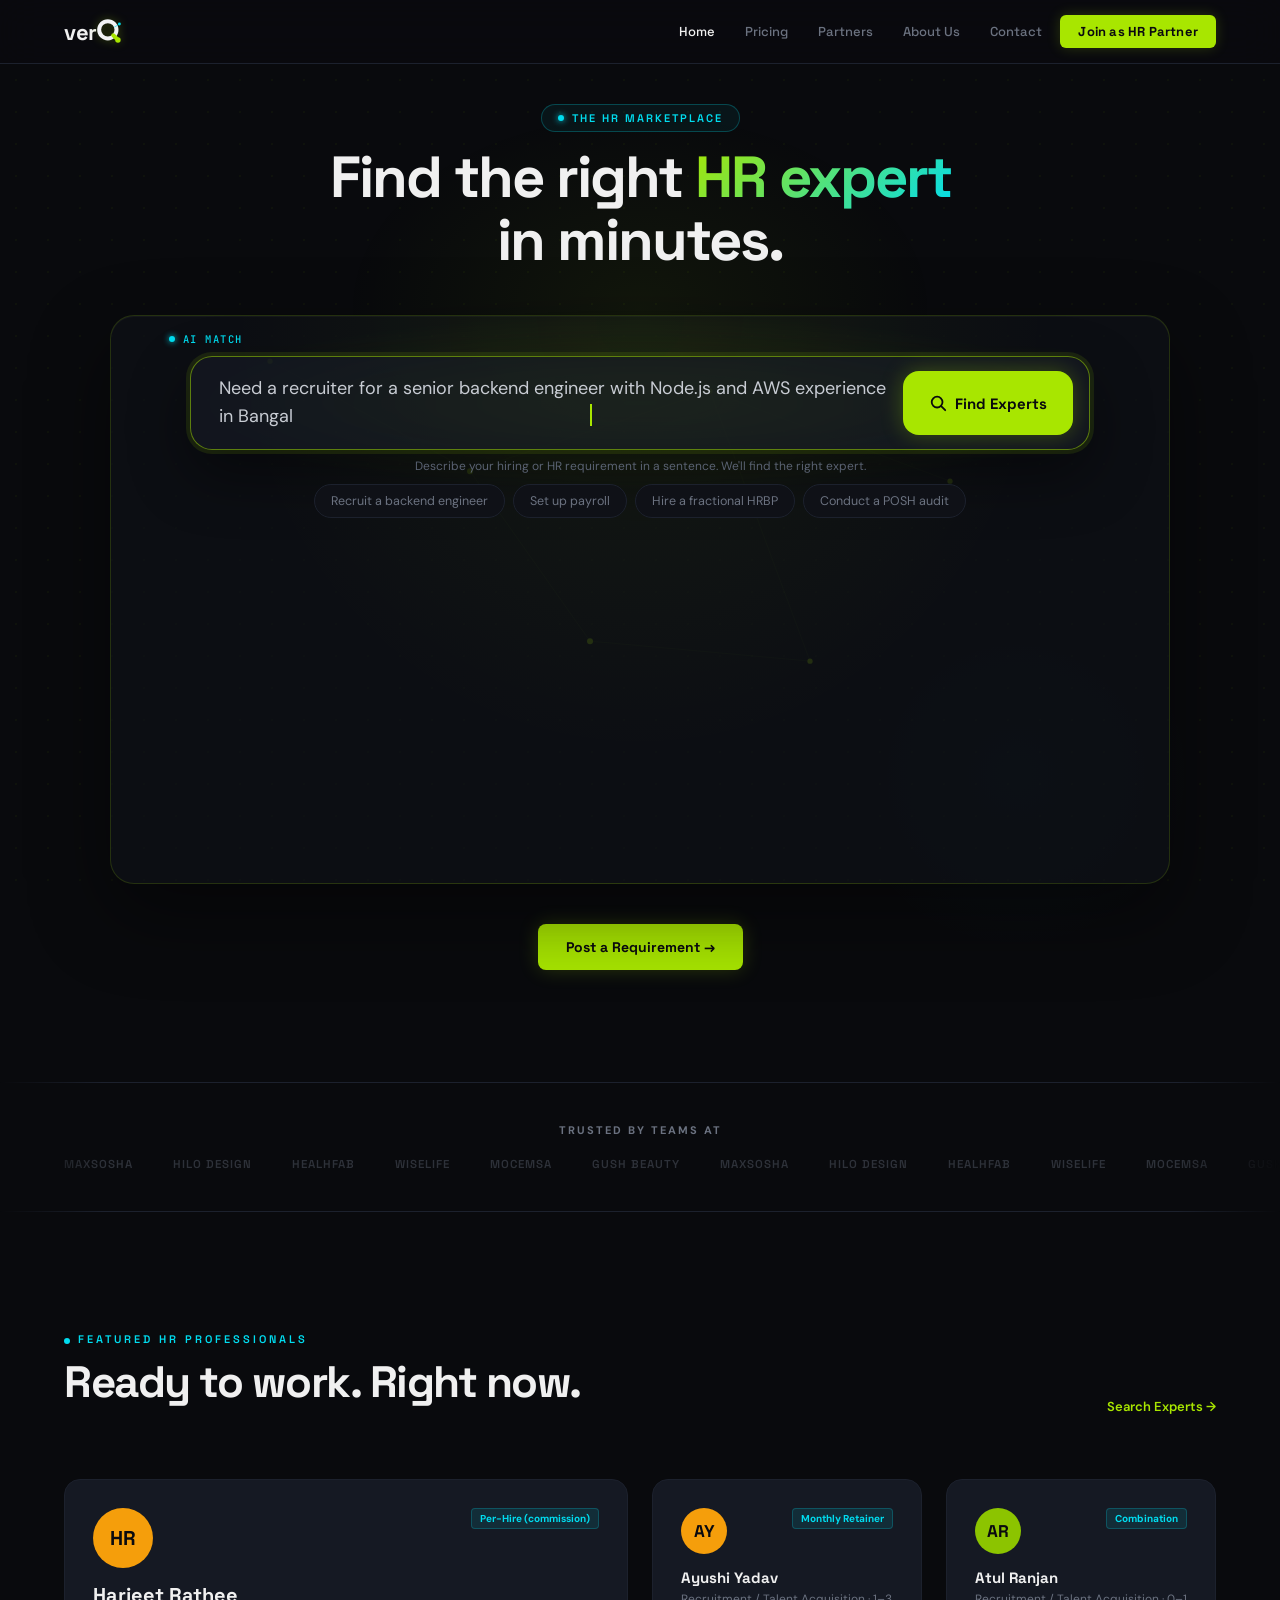
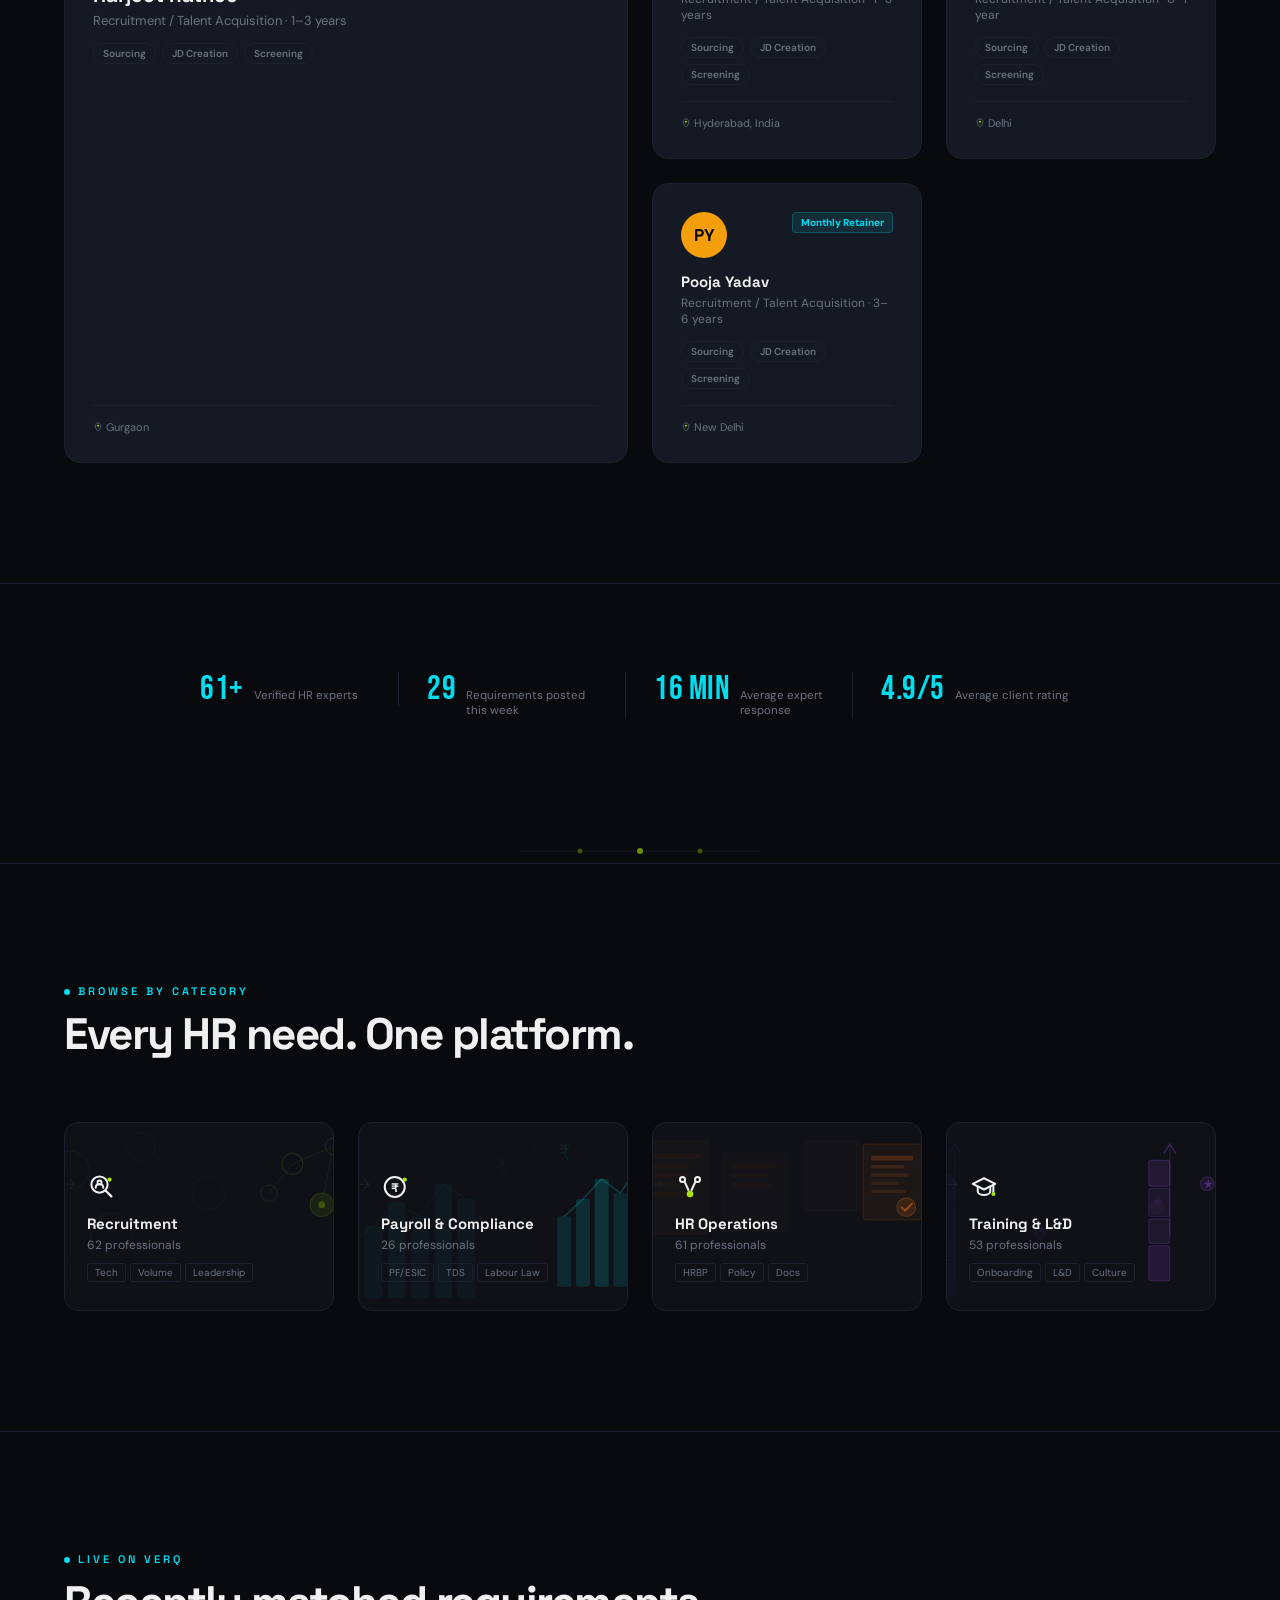
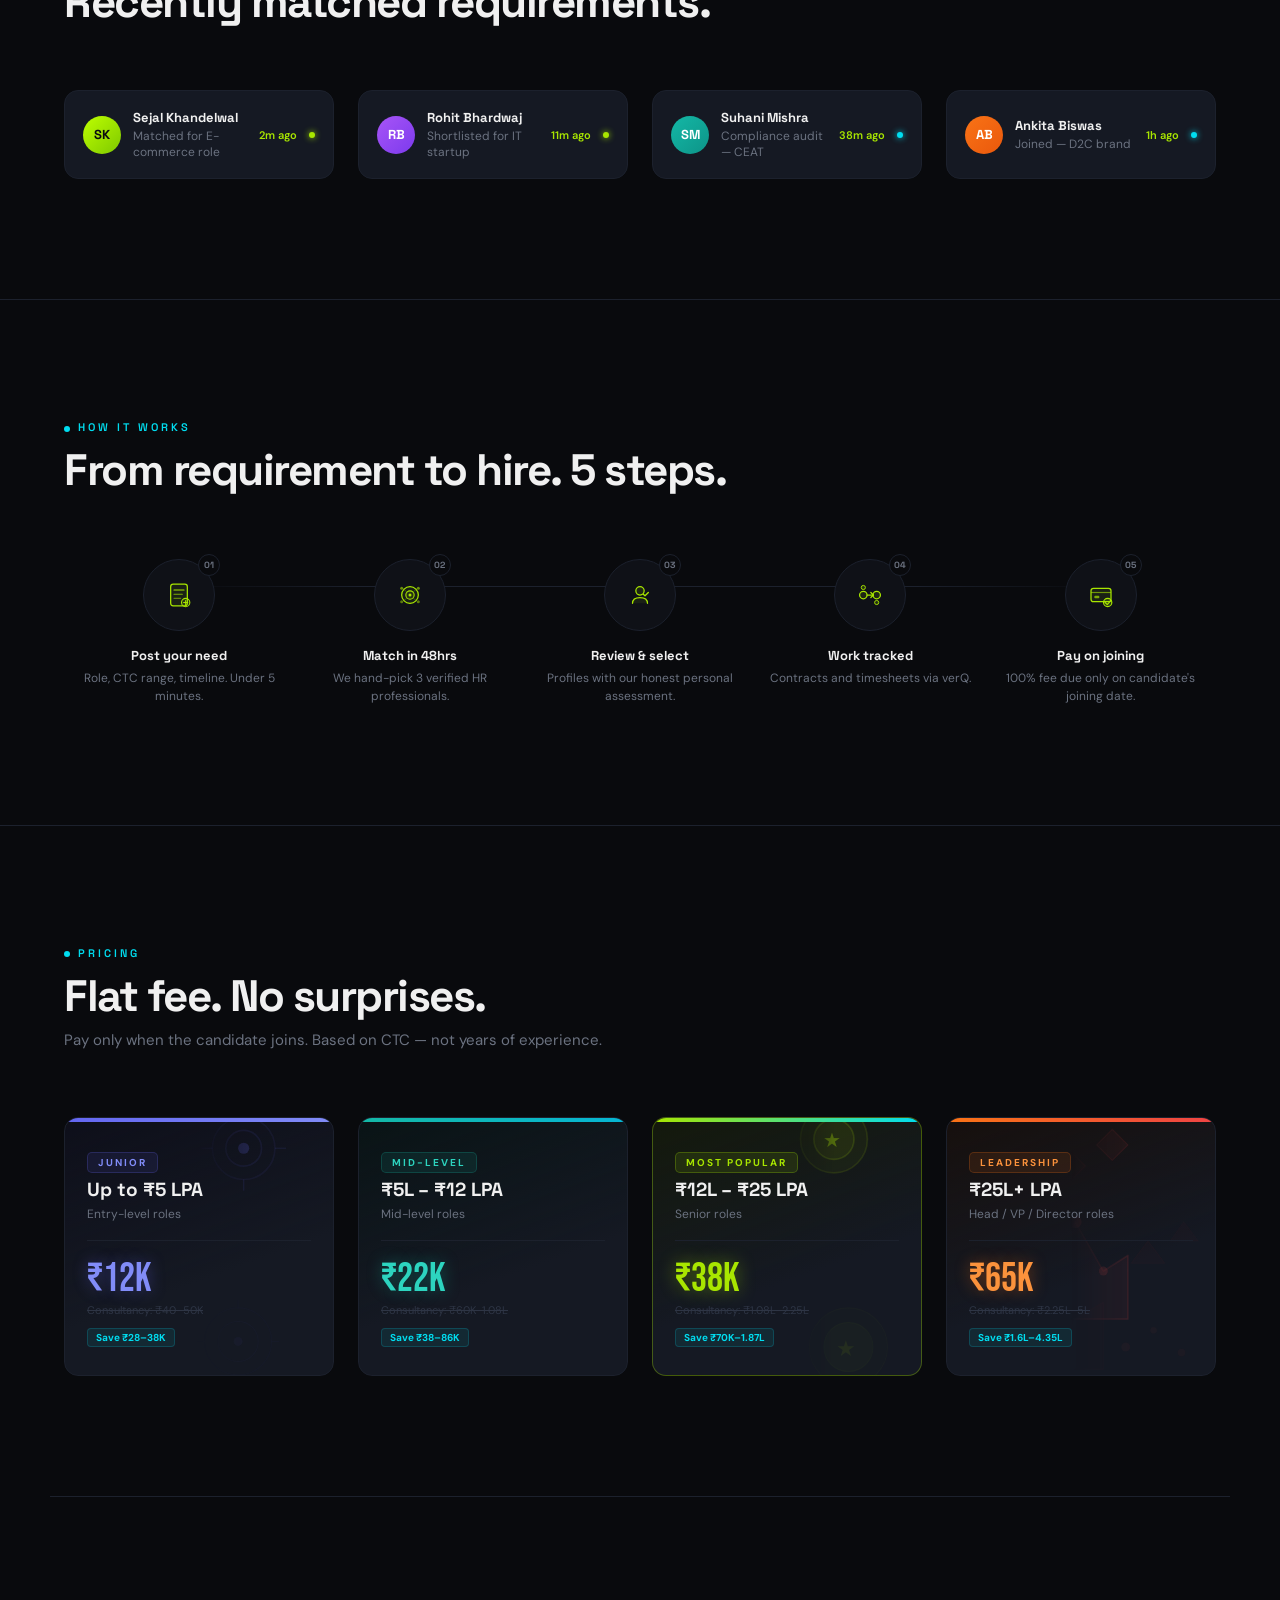
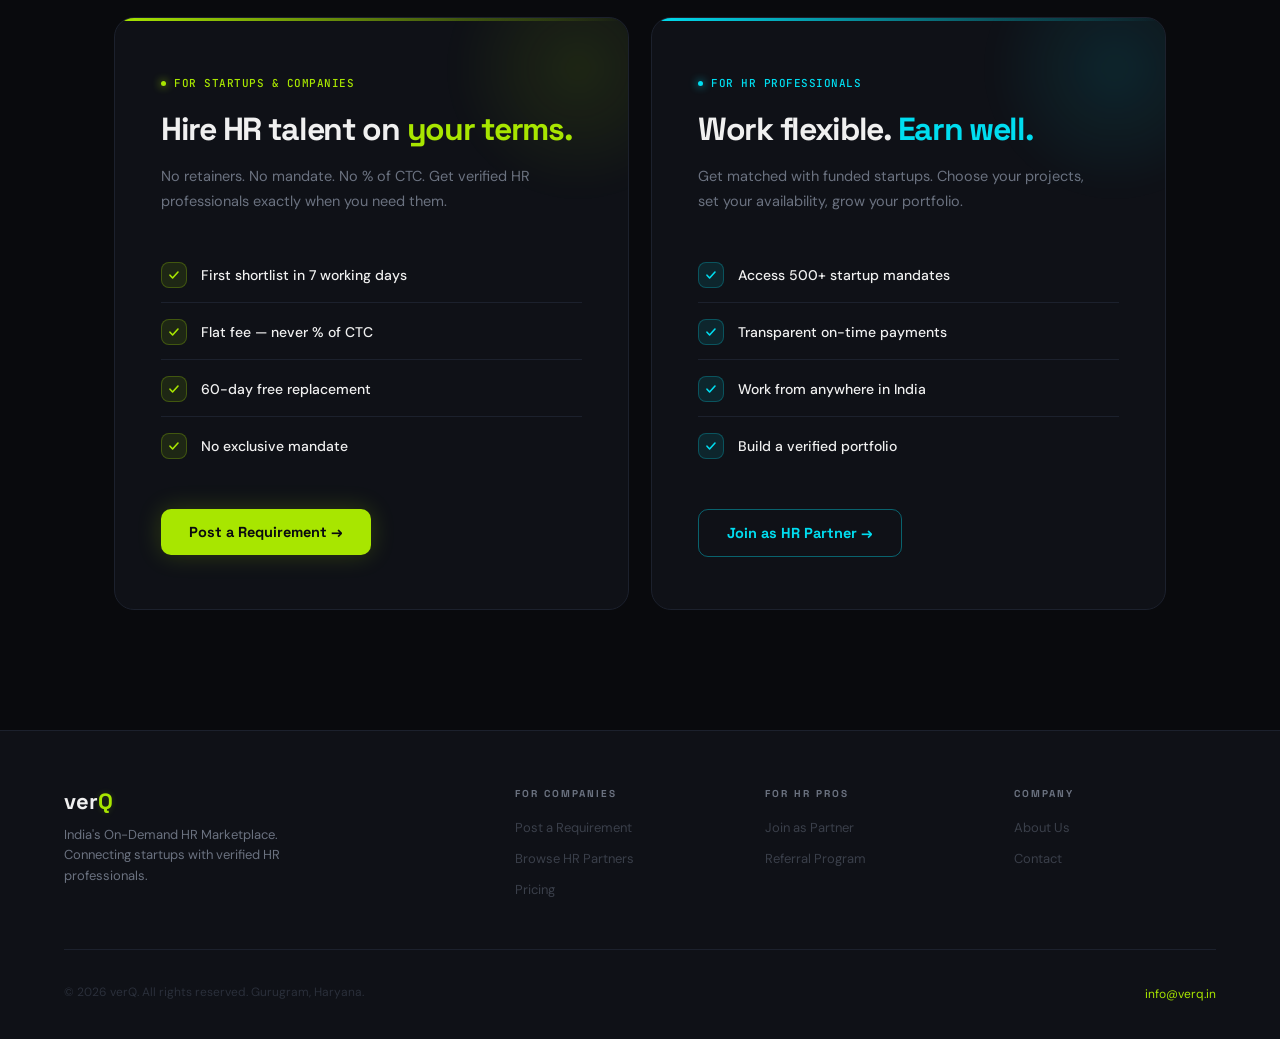
==== commit 016a7b47: "Add files via upload" ====
--- a/index.html
+++ b/index.html
@@ -389,7 +389,7 @@
 </style>
 <style>
 /* HERO */
-.hero { min-height: 100vh; padding: 80px 5% 24px; display: flex; flex-direction: column; align-items: center; justify-content: center; text-align: center; position: relative; z-index: 1; }
+.hero { min-height: 100vh; padding: 104px 5% 24px; display: flex; flex-direction: column; align-items: center; justify-content: center; text-align: center; position: relative; z-index: 1; }
 .hero::before { content: ''; position: absolute; top: 10%; left: 50%; transform: translateX(-50%); width: min(600px, 92vw); height: 400px; background: radial-gradient(ellipse, rgba(168,230,0,0.06) 0%, transparent 70%); pointer-events: none; }
 .hero::after { content: ''; position: absolute; bottom: 10%; right: 5%; width: 400px; height: 400px; background: radial-gradient(ellipse, rgba(0,221,240,0.04) 0%, transparent 70%); pointer-events: none; }
 
@@ -476,13 +476,13 @@
 /* (cat-line removed from hero) */
 
 /* ── Searching → parsing → matching → results sequence ── */
-.status-zone { max-width: 680px; margin: 16px auto 0; min-height: 20px; position: relative; z-index: 1; }
+.status-zone { max-width: 680px; margin: 12px auto 0; min-height: 20px; position: relative; z-index: 1; }
 /* Reserves enough height for the tallest possible state (status lines +
    3 parsed fields + found line + 3 result cards) — measured directly by
    rendering the page, not guessed — so the page around it never needs to
    grow/shrink or scroll as the demo plays out. */
-.demo-stage { min-height: 390px; }
-@media (max-width: 760px) { .demo-stage { min-height: 860px; } }
+.demo-stage { min-height: 335px; }
+@media (max-width: 760px) { .demo-stage { min-height: 810px; } }
 .status-line { display: flex; align-items: center; justify-content: center; gap: 8px; font-family: 'JetBrains Mono', monospace;
   font-size: 13px; color: var(--muted); opacity: 0; transition: opacity 0.3s ease; }
 .status-line.show { opacity: 1; }
@@ -491,7 +491,7 @@
 .spinner-dot:nth-child(3) { animation-delay: 0.3s; }
 @keyframes sdot { 0%,100%{opacity:.25;} 50%{opacity:1;} }
 
-.parse-grid { max-width: 520px; margin: 18px auto 0; display: flex; justify-content: center; flex-wrap: wrap; gap: 10px 22px; }
+.parse-grid { max-width: 760px; margin: 10px auto 0; display: flex; justify-content: center; flex-wrap: wrap; gap: 8px 20px; }
 .parse-item { display: flex; align-items: center; gap: 8px; font-size: 12.5px; color: var(--muted);
   opacity: 0; transform: translateY(4px); transition: opacity 0.3s ease, transform 0.3s ease; }
 .parse-item.show { opacity: 1; transform: translateY(0); }
@@ -500,7 +500,7 @@
 .parse-check svg { width: 8px; height: 8px; }
 .parse-item b { color: var(--white); font-weight: 600; }
 
-.found-line { display: flex; align-items: center; justify-content: center; gap: 8px; margin-top: 28px;
+.found-line { display: flex; align-items: center; justify-content: center; gap: 8px; margin-top: 18px;
   font-family: 'Space Grotesk', sans-serif; font-size: 15px; font-weight: 600; color: var(--accent);
   opacity: 0; transform: translateY(4px); transition: opacity 0.35s ease, transform 0.35s ease; }
 .found-line.show { opacity: 1; transform: translateY(0); }
@@ -508,7 +508,7 @@
   display: flex; align-items: center; justify-content: center; flex-shrink: 0; }
 .found-check svg { width: 11px; height: 11px; }
 
-.results { max-width: 920px; margin: 44px auto 0; padding: 0 6px; display: grid; grid-template-columns: repeat(3,1fr); gap: 14px;
+.results { max-width: 920px; margin: 26px auto 0; padding: 0 6px; display: grid; grid-template-columns: repeat(3,1fr); gap: 14px;
   position: relative; z-index: 1; }
 .rcard { background: var(--surface); border: 1px solid var(--border); border-radius: 14px; padding: 18px 18px 16px;
   opacity: 0; transform: translateY(10px); transition: opacity 0.4s cubic-bezier(0.16,1,0.3,1), transform 0.4s cubic-bezier(0.16,1,0.3,1); }
@@ -535,7 +535,7 @@
 }
 
 @media (max-width: 760px) {
-  .search-bar { min-height: 0; padding: 16px; flex-direction: column; align-items: stretch; gap: 10px; }
+  .search-bar { min-height: 140px; padding: 16px; flex-direction: column; align-items: stretch; gap: 10px; }
   .search-input, .search-mirror { font-size: 14px; line-height: 1.45; }
   .search-btn { padding: 0 18px; height: 46px; border-radius: 12px; font-size: 13px; width: 100%; }
 }
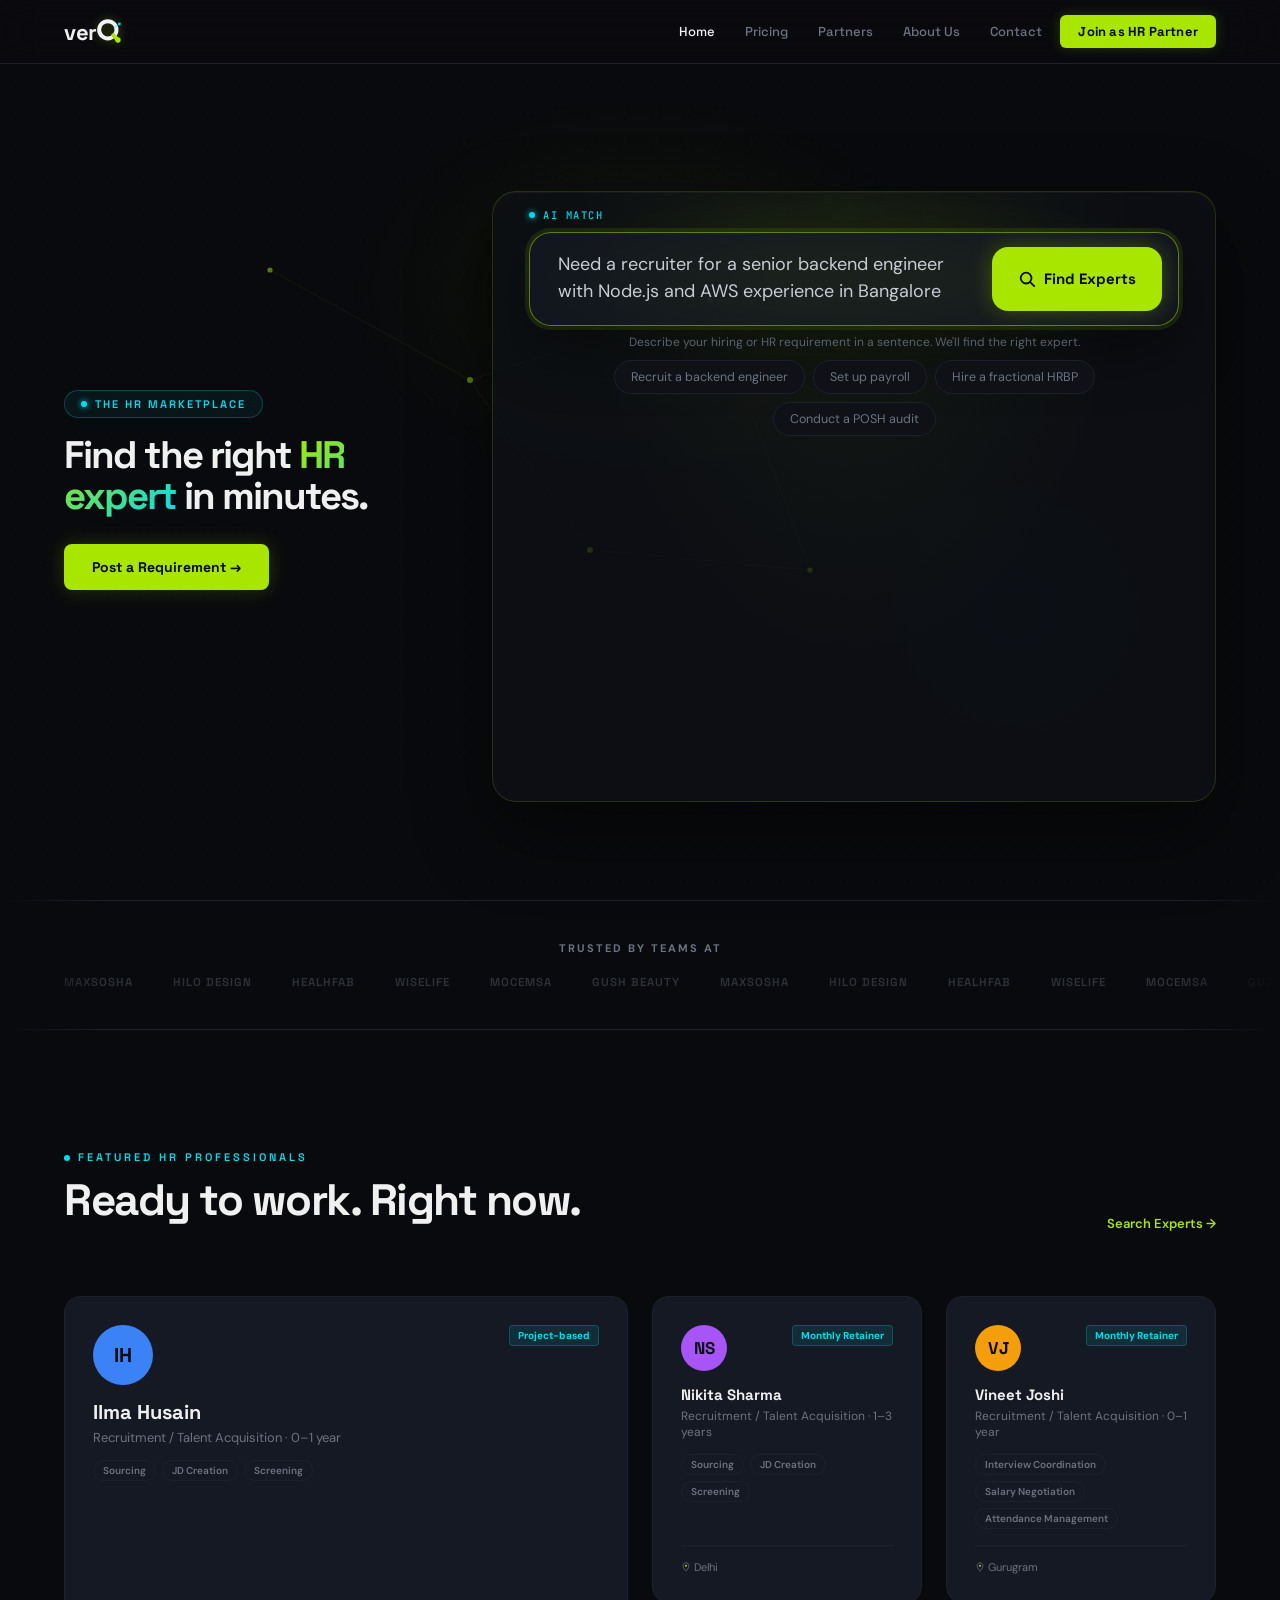
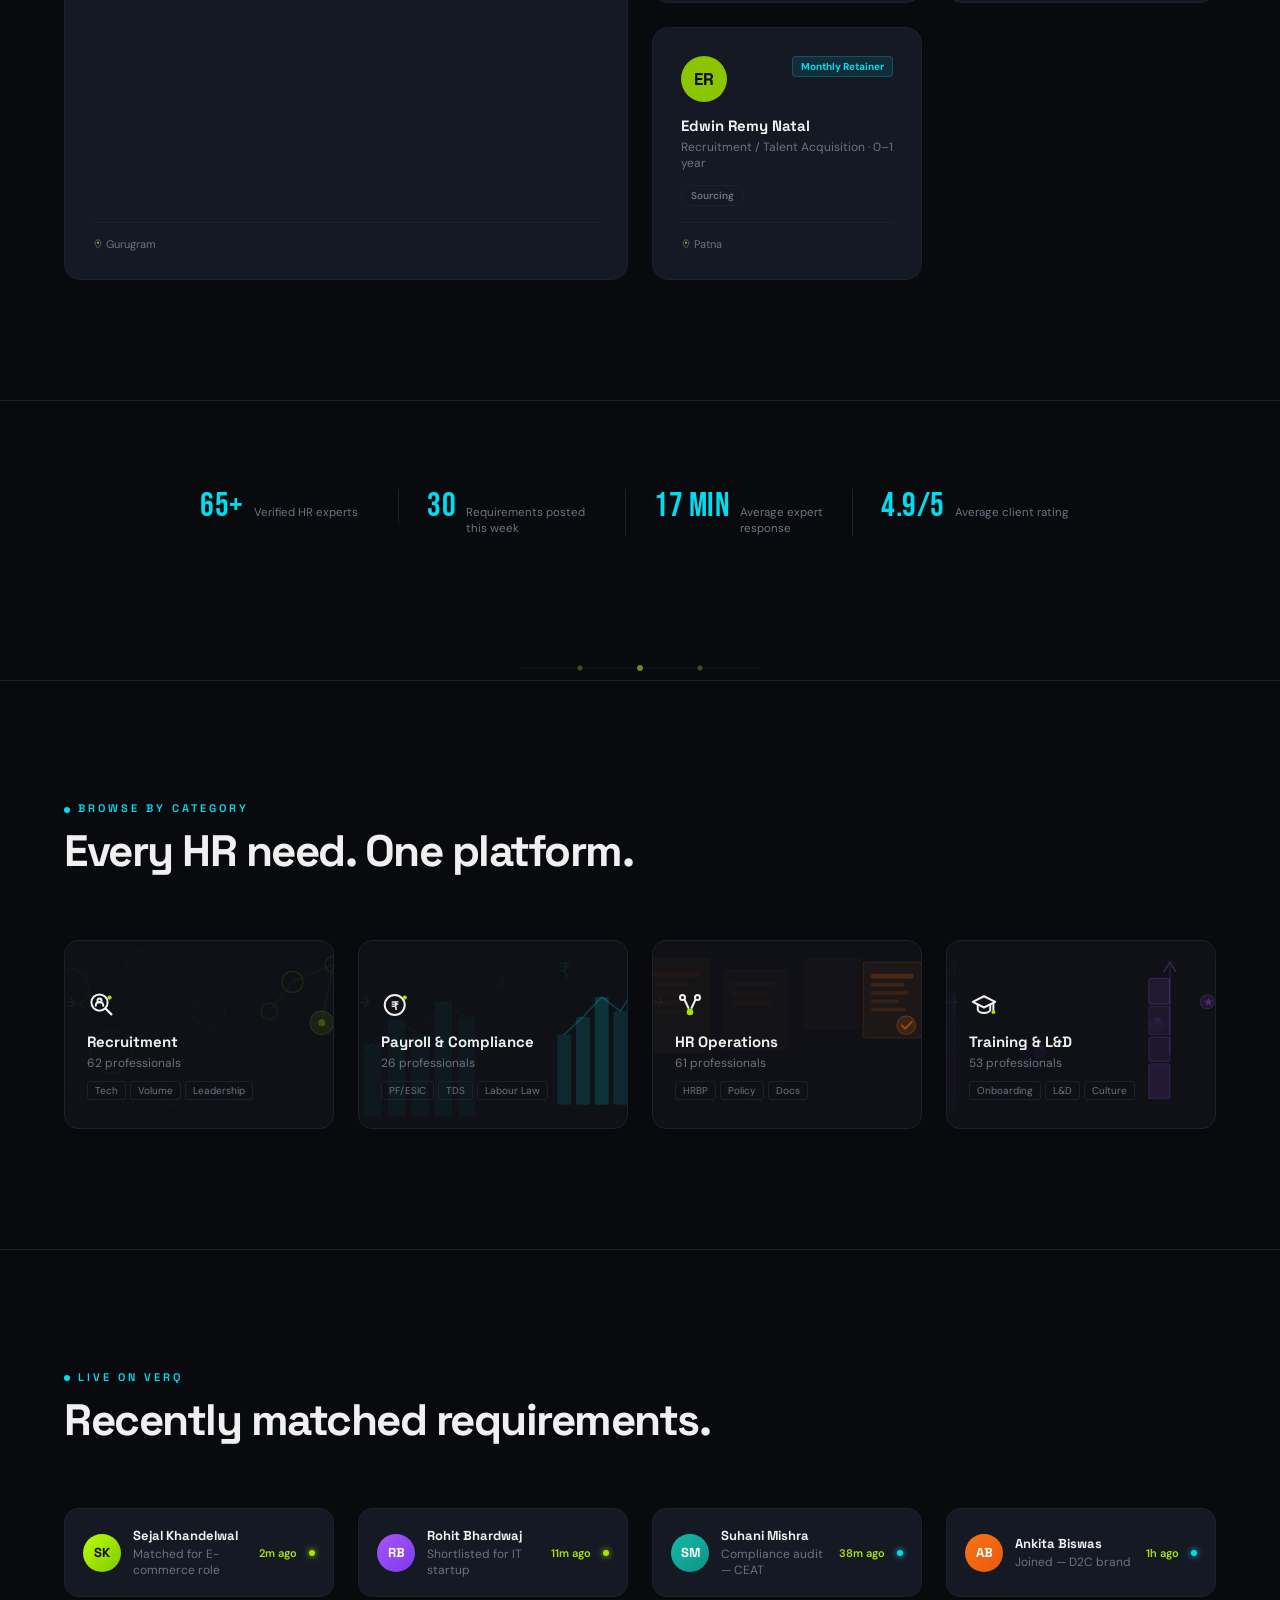
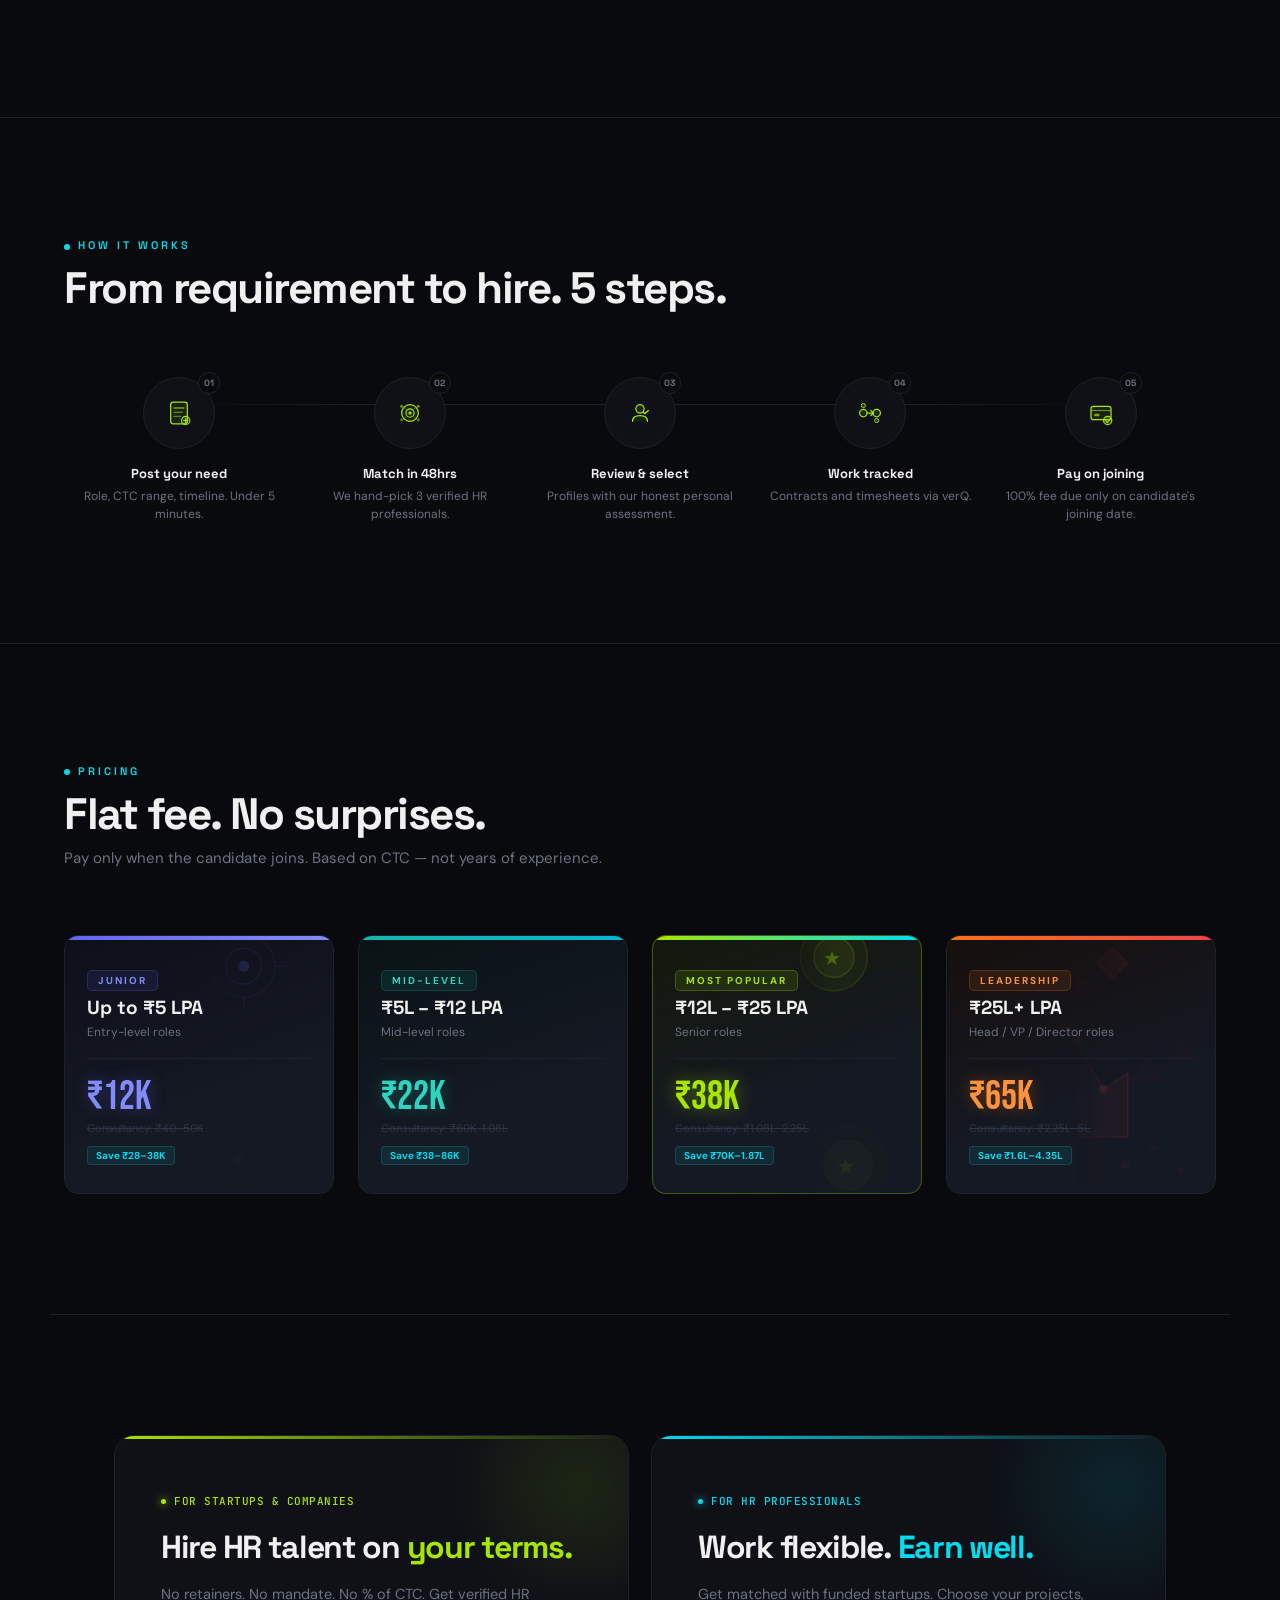
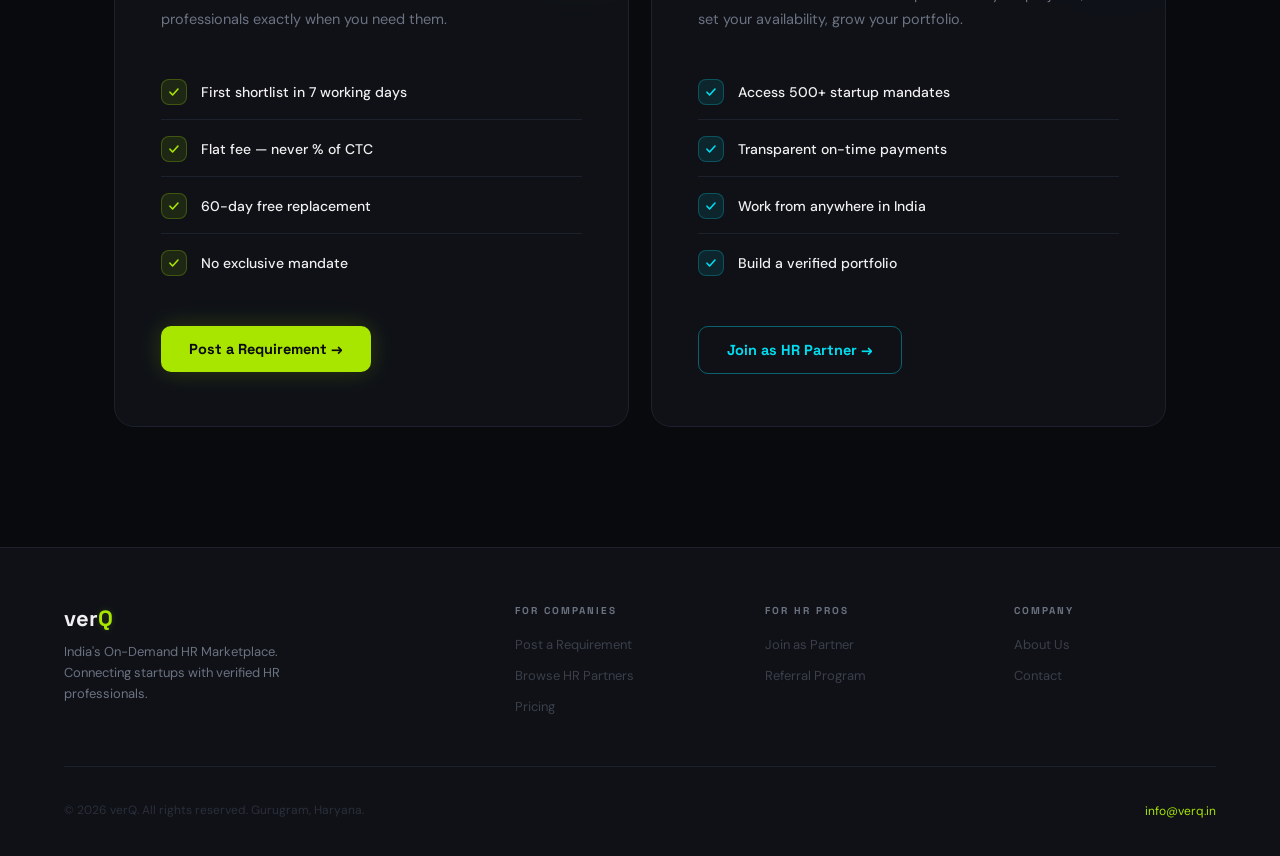
==== commit 8b21140d: "Add files via upload" ====
--- a/index.html
+++ b/index.html
@@ -406,6 +406,29 @@
 .match-net .n6 { animation: netpulse 3.6s ease-in-out infinite 3s; }
 @keyframes netpulse { 0%,100%{opacity:0.35;r:2.2;} 50%{opacity:1;r:3.4;} }
 
+/* Two-column hero on desktop: copy (badge/title/CTA) sits beside the
+   console instead of stacked above it, so the total vertical space needed
+   is whichever COLUMN is taller — not both added together. On mobile,
+   .hero-inner/.hero-copy/.hero-visual use display:contents, meaning they
+   don't exist as boxes at all — their children (badge, title, actions,
+   console) just participate directly in .hero's existing stacked layout,
+   completely unchanged from before. */
+.hero-inner, .hero-copy, .hero-visual { display: contents; }
+
+@media (min-width: 1024px) {
+  .hero-inner {
+    display: flex; align-items: center; gap: 48px;
+    max-width: 1280px; width: 100%; margin: 0 auto;
+  }
+  .hero-copy {
+    display: block; flex: 0 0 380px; text-align: left;
+  }
+  .hero-visual { display: block; flex: 1; min-width: 0; }
+  .hero-copy .hero-badge { margin: 0 0 16px; }
+  .hero-copy .hero-title { margin: 0 0 28px; text-align: left; max-width: none; font-size: clamp(32px, 3vw, 46px); }
+  .hero-copy .hero-actions { justify-content: flex-start; margin: 0; }
+}
+
 .hero-badge { position: relative; display: inline-flex; align-items: center; gap: 8px; border: 1px solid rgba(0,221,240,0.25); background: rgba(0,221,240,0.05); color: var(--cyan); font-family: 'Space Grotesk', sans-serif; font-size: 11px; font-weight: 600; letter-spacing: 2px; text-transform: uppercase; padding: 6px 16px; border-radius: 100px; margin-bottom: 14px; animation: fadeUp 0.6s ease both; }
 .badge-dot { width: 6px; height: 6px; border-radius: 50%; background: var(--cyan); box-shadow: 0 0 6px var(--cyan); animation: pulse 2s infinite; }
 
@@ -839,9 +862,18 @@
     <circle class="node n5" cx="500" cy="400" r="3"/>
     <circle class="node n6" cx="720" cy="420" r="2.6"/>
   </svg>
+
+  <div class="hero-inner">
+  <div class="hero-copy">
   <div class="hero-badge"><div class="badge-dot"></div>The HR Marketplace</div>
   <h1 class="hero-title">Find the right <span class="gradient-text">HR expert</span> in minutes.</h1>
 
+  <div class="hero-actions">
+    <a href="/post-requirement.html" class="btn-primary">Post a Requirement →</a>
+  </div>
+  </div>
+
+  <div class="hero-visual">
   <div class="match-console">
     <div class="match-console-header"><span class="console-dot"></span>AI Match</div>
 
@@ -881,9 +913,7 @@
       <div class="results" id="resultsGrid"></div>
     </div>
   </div>
-
-  <div class="hero-actions">
-    <a href="/post-requirement.html" class="btn-primary">Post a Requirement →</a>
+  </div>
   </div>
 
 </section>
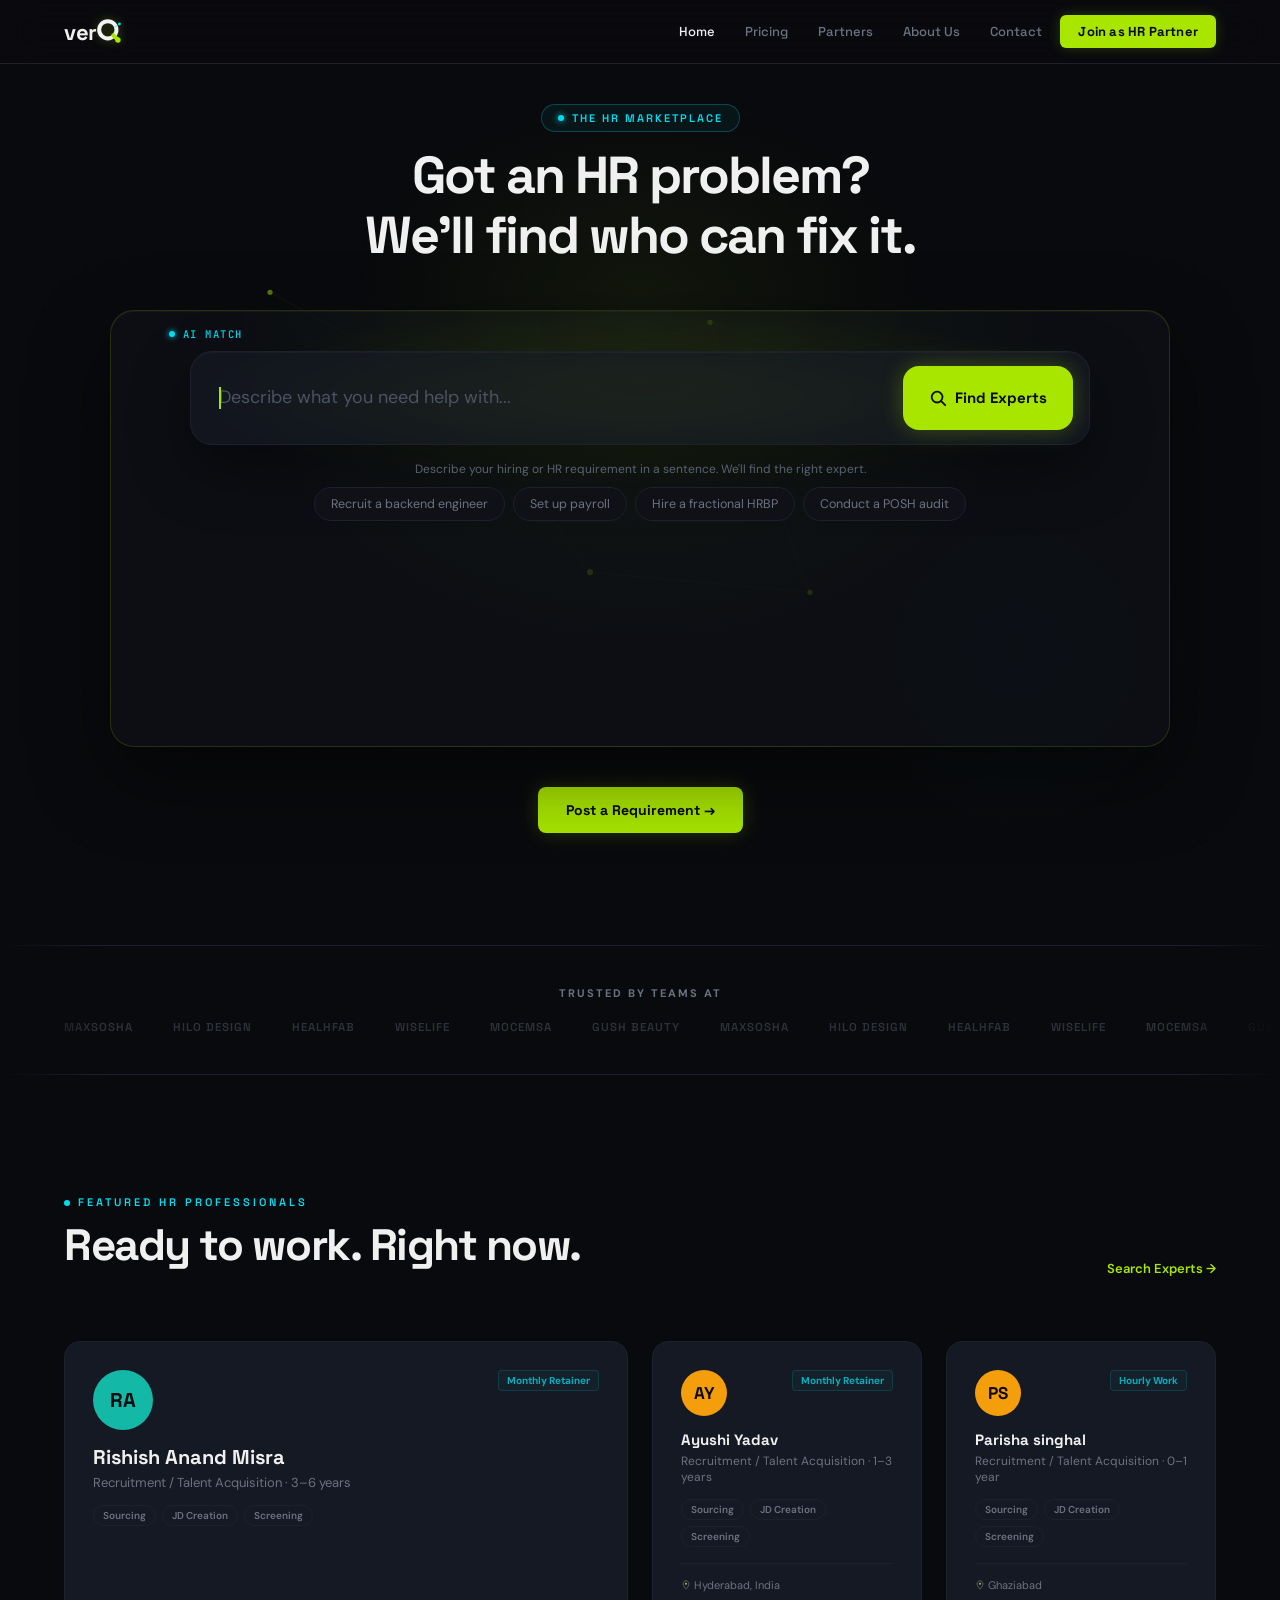
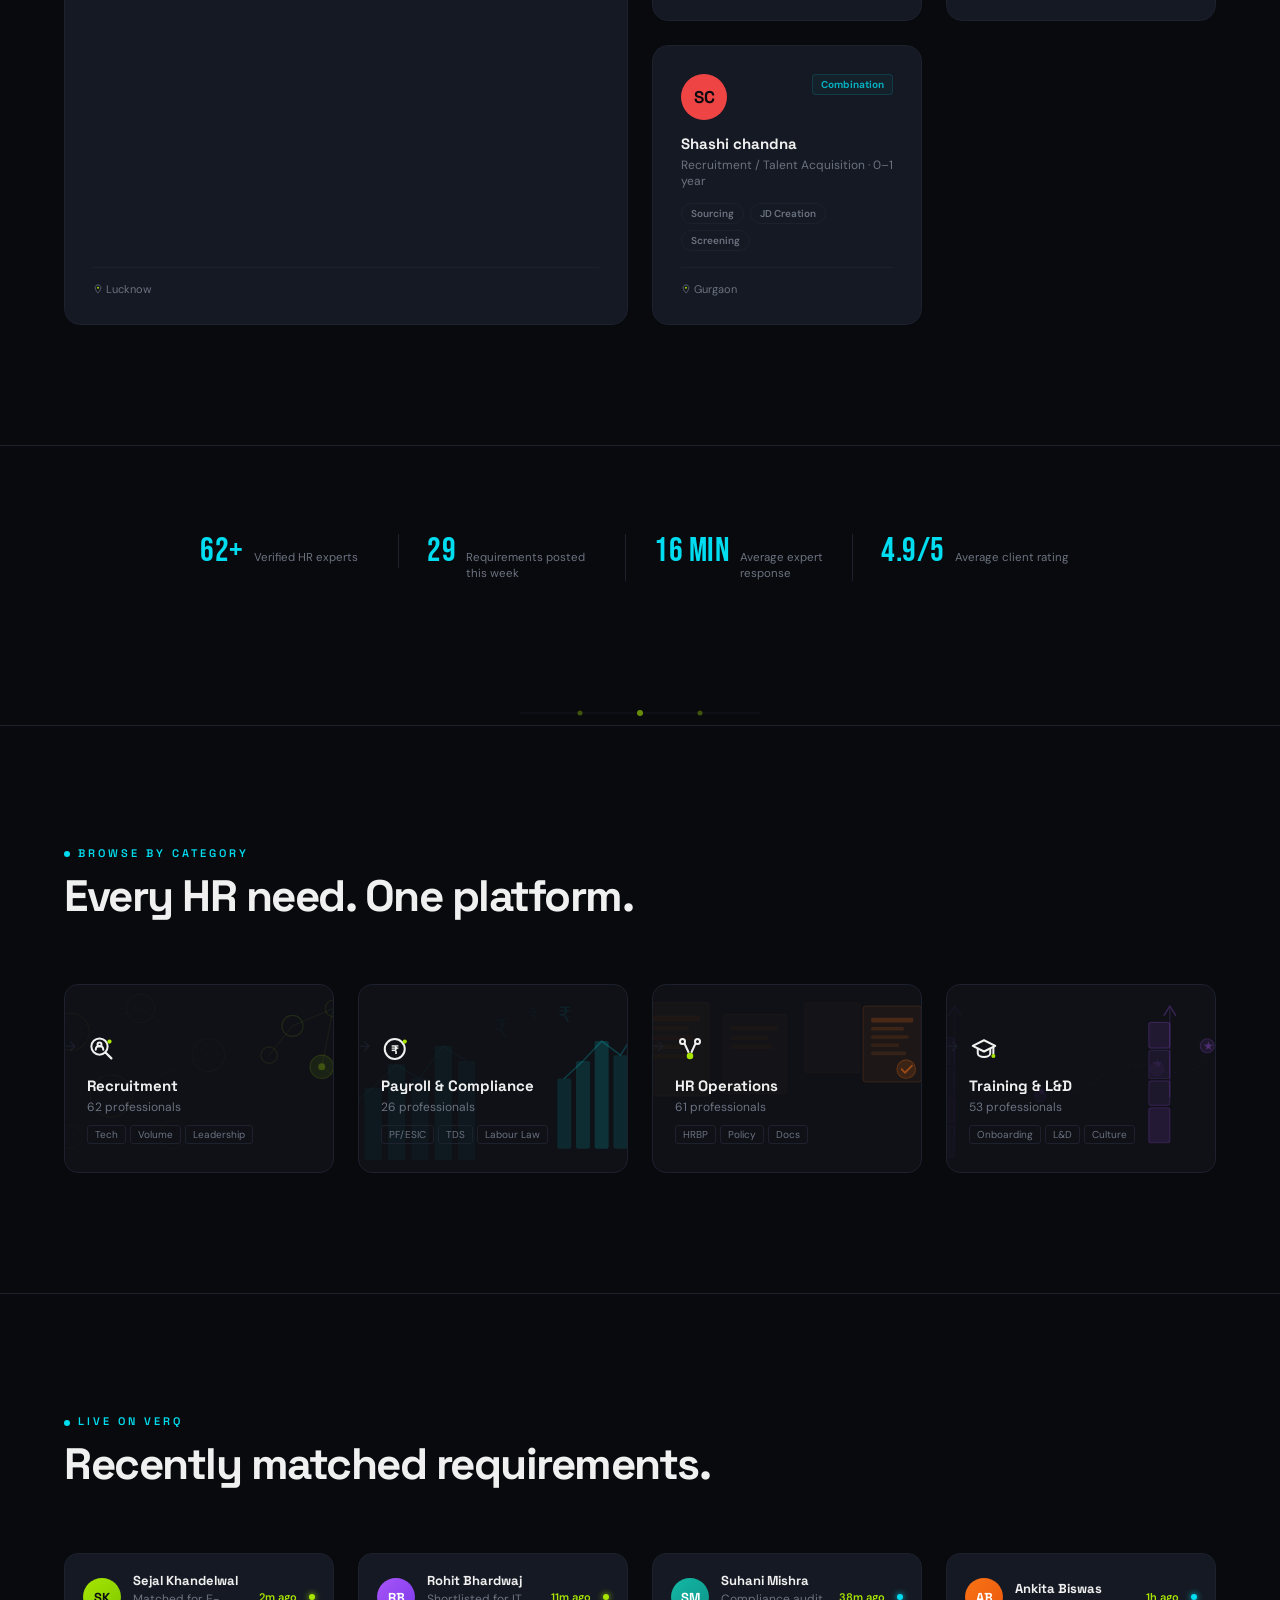
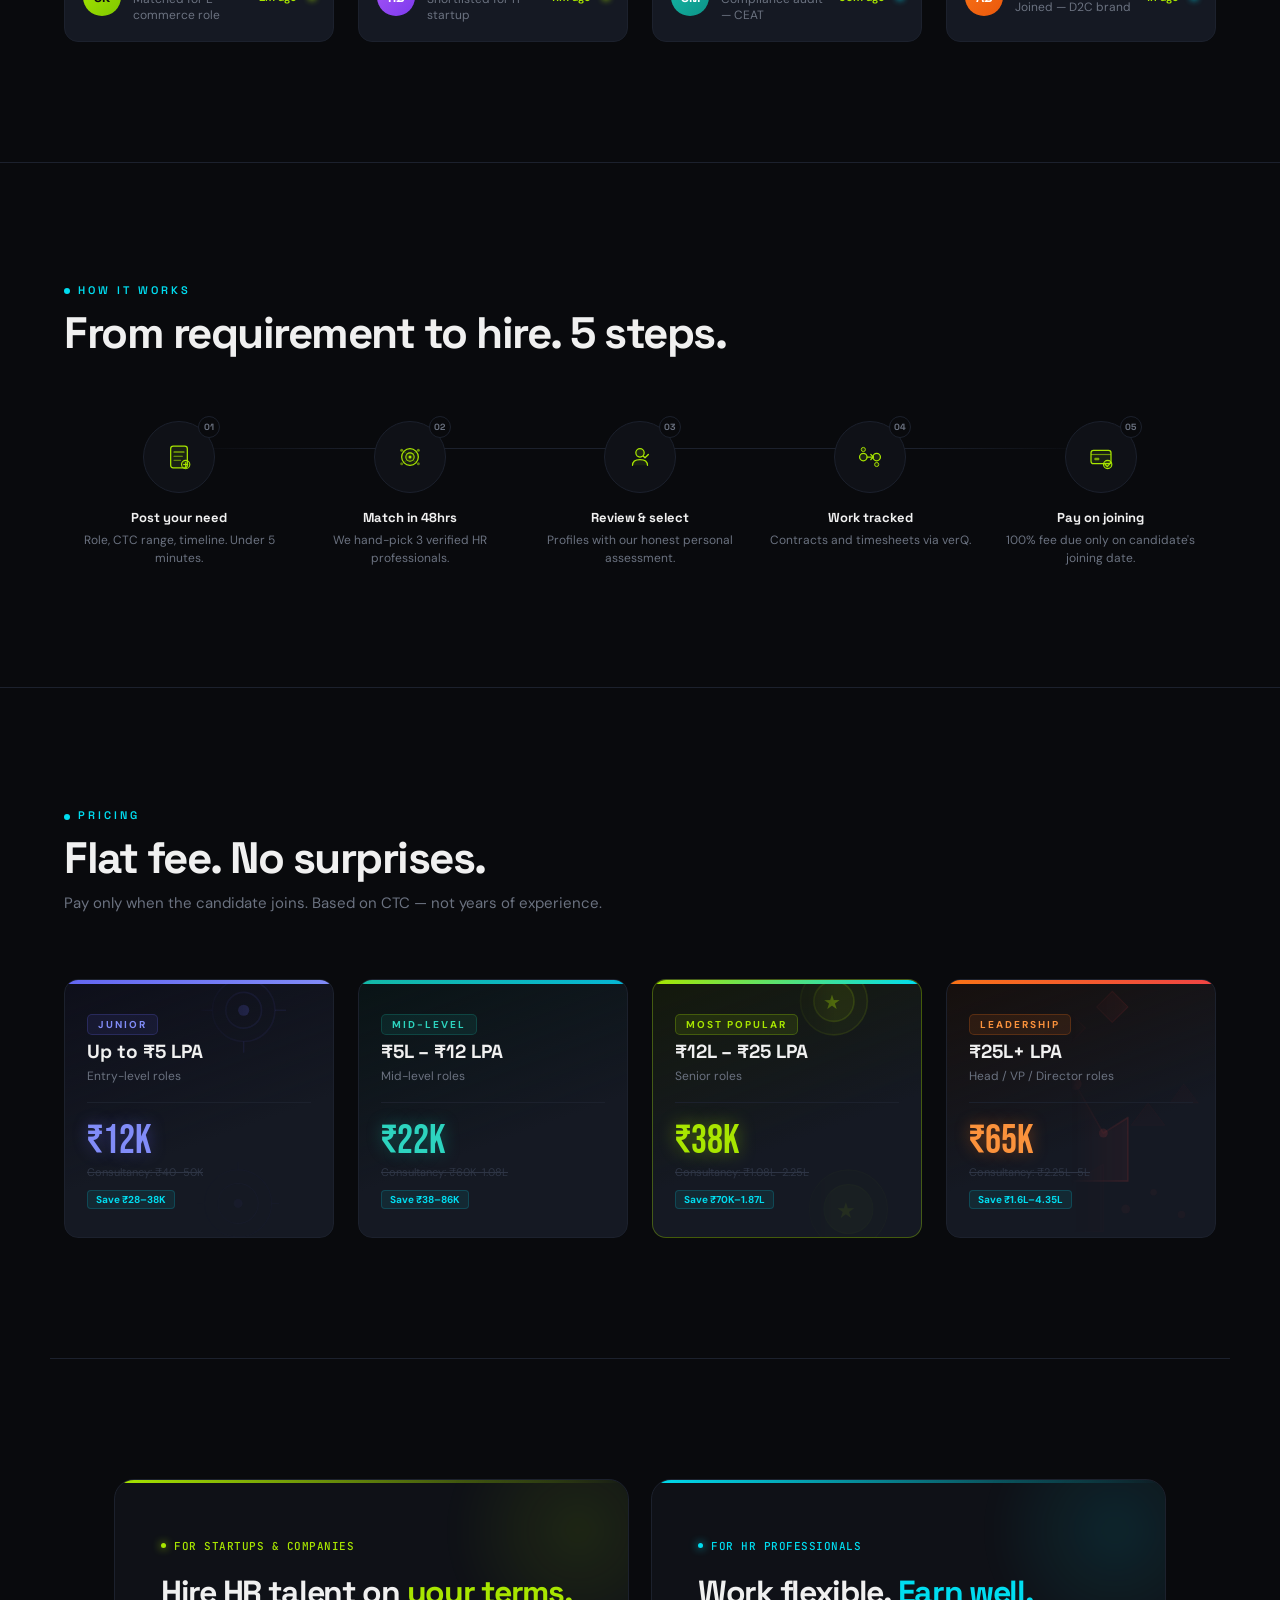
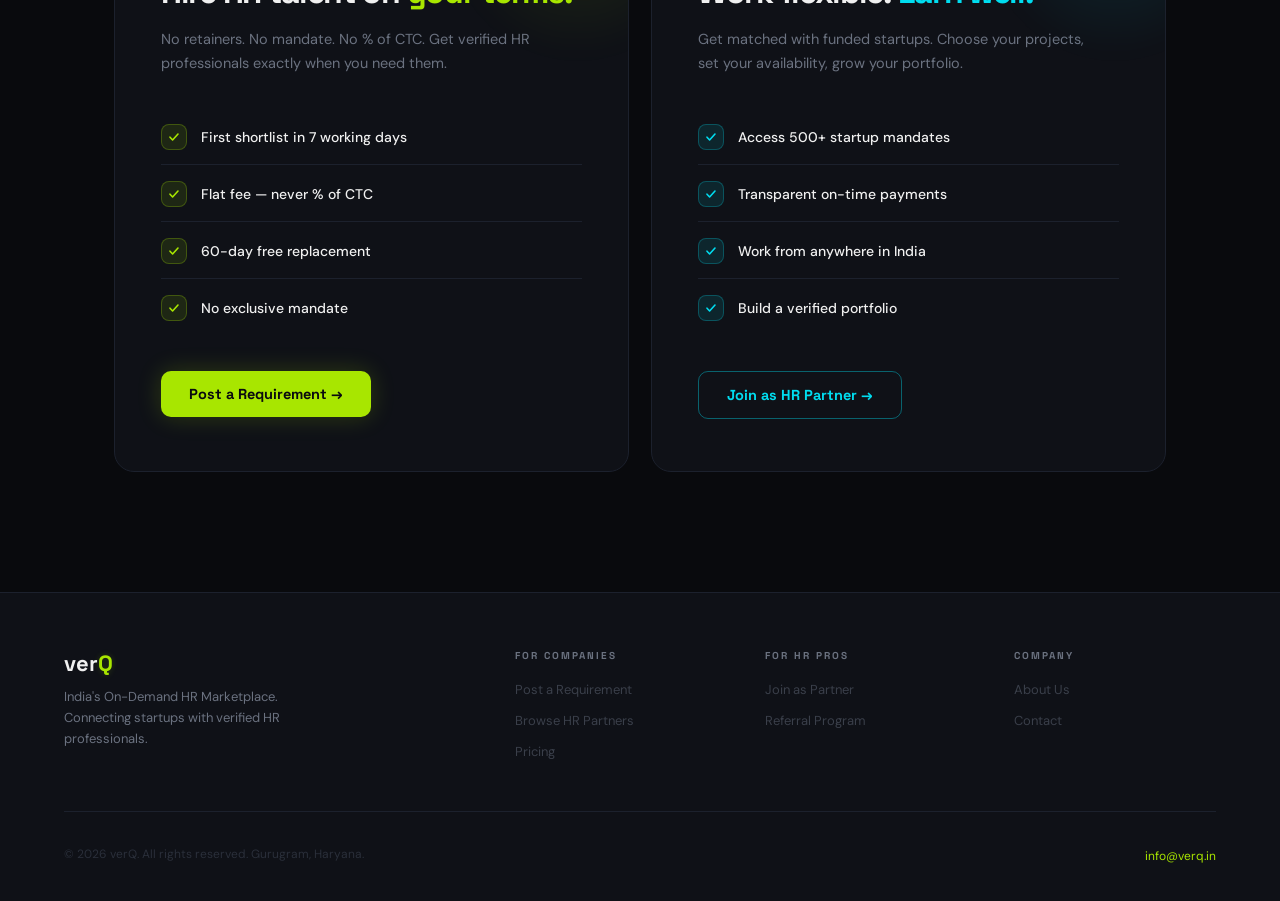
==== commit ddc1339a: "Add files via upload" ====
--- a/index.html
+++ b/index.html
@@ -406,33 +406,12 @@
 .match-net .n6 { animation: netpulse 3.6s ease-in-out infinite 3s; }
 @keyframes netpulse { 0%,100%{opacity:0.35;r:2.2;} 50%{opacity:1;r:3.4;} }
 
-/* Two-column hero on desktop: copy (badge/title/CTA) sits beside the
-   console instead of stacked above it, so the total vertical space needed
-   is whichever COLUMN is taller — not both added together. On mobile,
-   .hero-inner/.hero-copy/.hero-visual use display:contents, meaning they
-   don't exist as boxes at all — their children (badge, title, actions,
-   console) just participate directly in .hero's existing stacked layout,
-   completely unchanged from before. */
-.hero-inner, .hero-copy, .hero-visual { display: contents; }
-
-@media (min-width: 1024px) {
-  .hero-inner {
-    display: flex; align-items: center; gap: 48px;
-    max-width: 1280px; width: 100%; margin: 0 auto;
-  }
-  .hero-copy {
-    display: block; flex: 0 0 380px; text-align: left;
-  }
-  .hero-visual { display: block; flex: 1; min-width: 0; }
-  .hero-copy .hero-badge { margin: 0 0 16px; }
-  .hero-copy .hero-title { margin: 0 0 28px; text-align: left; max-width: none; font-size: clamp(32px, 3vw, 46px); }
-  .hero-copy .hero-actions { justify-content: flex-start; margin: 0; }
-}
 
 .hero-badge { position: relative; display: inline-flex; align-items: center; gap: 8px; border: 1px solid rgba(0,221,240,0.25); background: rgba(0,221,240,0.05); color: var(--cyan); font-family: 'Space Grotesk', sans-serif; font-size: 11px; font-weight: 600; letter-spacing: 2px; text-transform: uppercase; padding: 6px 16px; border-radius: 100px; margin-bottom: 14px; animation: fadeUp 0.6s ease both; }
+.hero-badge .badge-slash { opacity: 0.4; font-weight: 400; }
 .badge-dot { width: 6px; height: 6px; border-radius: 50%; background: var(--cyan); box-shadow: 0 0 6px var(--cyan); animation: pulse 2s infinite; }
 
-.hero-title { font-family: 'Space Grotesk', sans-serif; font-size: clamp(36px, 5.4vw, 58px); font-weight: 700; letter-spacing: -2px; line-height: 1.08; max-width: 680px; margin: 0 auto 32px; animation: fadeUp 0.6s 0.1s ease both; }
+.hero-title { font-family: 'Space Grotesk', sans-serif; font-size: clamp(34px, 4.6vw, 52px); font-weight: 700; letter-spacing: -2px; line-height: 1.15; max-width: 780px; margin: 0 auto 32px; animation: fadeUp 0.6s 0.1s ease both; }
 .gradient-text { background: linear-gradient(135deg, var(--accent) 0%, var(--cyan) 100%); -webkit-background-clip: text; -webkit-text-fill-color: transparent; background-clip: text; }
 .dim { color: var(--muted); }
 
@@ -471,11 +450,42 @@
   border: 1.5px solid var(--border); border-radius: 22px; min-height: 88px; padding: 14px 16px 14px 28px;
   box-shadow: 0 24px 60px rgba(0,0,0,0.4), inset 0 1px 0 rgba(255,255,255,0.03); transition: border-color 0.3s ease, box-shadow 0.3s ease; }
 .search-bar.active, .search-bar:focus-within { border-color: rgba(168,230,0,0.5); box-shadow: 0 0 0 4px rgba(168,230,0,0.1), 0 24px 60px rgba(0,0,0,0.45); }
+
+/* Traveling light hover effect — a thin cyan comet sweeps around the border,
+   signaling "this is an intelligent surface" before the visitor has clicked.
+   Uses a conic-gradient masked down to just the ring (not the whole box),
+   animated via a registered custom property so the sweep interpolates
+   smoothly instead of snapping. Only shows on hover — the moment the box
+   becomes active/focused, this fades out in favor of the existing lime
+   glow, which stays the one true 'action' signal. Hovering never pauses
+   the demo; only clicking/typing (via stopAutoplay) does. */
+@property --sweep-angle {
+  syntax: '<angle>';
+  inherits: false;
+  initial-value: 0deg;
+}
+.search-bar::before {
+  content: '';
+  position: absolute; inset: -1.5px; border-radius: inherit; padding: 1.5px;
+  background: conic-gradient(from var(--sweep-angle), transparent 0%, rgba(0,221,240,0.9) 5%, rgba(0,221,240,0.35) 11%, transparent 20%);
+  -webkit-mask: linear-gradient(#000 0 0) content-box, linear-gradient(#000 0 0);
+  -webkit-mask-composite: xor;
+  mask: linear-gradient(#000 0 0) content-box, linear-gradient(#000 0 0);
+  mask-composite: exclude;
+  filter: blur(0.6px);
+  opacity: 0; pointer-events: none; transition: opacity 0.35s ease;
+}
+.search-bar:hover::before {
+  opacity: 1;
+  animation: sweepLight 1.8s linear infinite;
+}
+.search-bar.active::before, .search-bar:focus-within::before { opacity: 0; }
+@keyframes sweepLight { to { --sweep-angle: 360deg; } }
 .search-text-wrap { flex: 1; min-width: 0; position: relative; display: flex; align-items: center; }
 .search-input { width: 100%; background: transparent; border: none; outline: none; resize: none; overflow: hidden;
   text-align: left; font-family: 'DM Sans', sans-serif; font-size: 18px; line-height: 1.55; color: #C8CCD3; padding: 0; display: block; }
 .search-input::placeholder { color: #4B5364; }
-.search-mirror { position: absolute; top: 0; left: 0; visibility: hidden; white-space: pre-wrap; word-wrap: break-word;
+.search-mirror { position: absolute; top: 0; left: 0; visibility: hidden; white-space: pre-wrap; word-wrap: break-word; text-align: left;
   font-family: 'DM Sans', sans-serif; font-size: 18px; line-height: 1.55; padding: 0; pointer-events: none; }
 .search-caret { position: absolute; width: 2px; height: 22px; background: var(--accent);
   animation: caretBlink 0.9s step-end infinite; pointer-events: none; }
@@ -498,38 +508,42 @@
 
 /* (cat-line removed from hero) */
 
-/* ── Searching → parsing → matching → results sequence ── */
-.status-zone { max-width: 680px; margin: 12px auto 0; min-height: 20px; position: relative; z-index: 1; }
-/* Reserves enough height for the tallest possible state (status lines +
-   3 parsed fields + found line + 3 result cards) — measured directly by
-   rendering the page, not guessed — so the page around it never needs to
-   grow/shrink or scroll as the demo plays out. */
-.demo-stage { min-height: 335px; }
-@media (max-width: 760px) { .demo-stage { min-height: 810px; } }
-.status-line { display: flex; align-items: center; justify-content: center; gap: 8px; font-family: 'JetBrains Mono', monospace;
-  font-size: 13px; color: var(--muted); opacity: 0; transition: opacity 0.3s ease; }
-.status-line.show { opacity: 1; }
-.spinner-dot { width: 6px; height: 6px; border-radius: 50%; background: var(--cyan); animation: sdot 1s ease-in-out infinite; }
-.spinner-dot:nth-child(2) { animation-delay: 0.15s; }
-.spinner-dot:nth-child(3) { animation-delay: 0.3s; }
-@keyframes sdot { 0%,100%{opacity:.25;} 50%{opacity:1;} }
-
-.parse-grid { max-width: 760px; margin: 10px auto 0; display: flex; justify-content: center; flex-wrap: wrap; gap: 8px 20px; }
-.parse-item { display: flex; align-items: center; gap: 8px; font-size: 12.5px; color: var(--muted);
-  opacity: 0; transform: translateY(4px); transition: opacity 0.3s ease, transform 0.3s ease; }
-.parse-item.show { opacity: 1; transform: translateY(0); }
-.parse-check { width: 15px; height: 15px; border-radius: 50%; background: rgba(0,221,240,0.12); border: 1px solid rgba(0,221,240,0.4);
+/* ── Progressive stages: input → processing → results. Only one stage is
+   visible at a time — each replaces the last, instead of everything
+   accumulating on screen together. .console-stage reserves the height of
+   the tallest single stage (results, with its 3 cards) so switching
+   between stages never resizes the console or moves the page. ── */
+.console-stage { position: relative; min-height: 275px; display: flex; flex-direction: column; justify-content: flex-start; }
+@media (max-width: 760px) { .console-stage { min-height: 720px; } }
+
+.stage-idle, .stage-processing, .stage-results {
+  opacity: 0; transform: translateY(6px); transition: opacity 0.3s ease, transform 0.3s ease;
+  pointer-events: none; position: absolute; top: 0; left: 0; right: 0;
+}
+.stage-idle.active, .stage-processing.active, .stage-results.active {
+  opacity: 1; transform: translateY(0); pointer-events: auto; position: relative;
+}
+
+.process-steps { max-width: 460px; margin: 40px auto 0; display: flex; flex-direction: column; gap: 14px; }
+.process-step { display: flex; align-items: center; gap: 10px; font-size: 13.5px; color: var(--muted);
+  opacity: 0; transform: translateY(6px); transition: opacity 0.3s ease, transform 0.3s ease; }
+.process-step.show { opacity: 1; transform: translateY(0); }
+.process-step b { color: var(--white); font-weight: 500; }
+.process-step-icon { width: 18px; height: 18px; border-radius: 50%; display: flex; align-items: center; justify-content: center; flex-shrink: 0; }
+.process-step-icon.pending { background: rgba(0,221,240,0.1); border: 1px solid rgba(0,221,240,0.3); }
+.process-step-icon.pending .spinner-dot-sm { width: 5px; height: 5px; border-radius: 50%; background: var(--cyan); animation: sdot 1s ease-in-out infinite; }
+.process-step-icon.done { background: rgba(0,221,240,0.14); border: 1px solid rgba(0,221,240,0.45); }
+.process-step-icon svg { width: 9px; height: 9px; }
+@keyframes sdot { 0%,100%{opacity:.3;} 50%{opacity:1;} }
+
+.match-complete-line { display: flex; align-items: center; justify-content: center; gap: 10px; margin-bottom: 26px;
+  opacity: 0; transform: translateY(4px); transition: opacity 0.35s ease, transform 0.35s ease; }
+.stage-results.active .match-complete-line { opacity: 1; transform: translateY(0); }
+.match-complete-title { font-family: 'JetBrains Mono', monospace; font-size: 10.5px; font-weight: 600; letter-spacing: 1px; text-transform: uppercase; color: var(--cyan); text-align: left; }
+.match-complete-sub { font-family: 'Space Grotesk', sans-serif; font-size: 15px; font-weight: 600; color: var(--white); text-align: left; }
+.found-check { width: 26px; height: 26px; border-radius: 50%; background: rgba(0,221,240,0.14); border: 1px solid rgba(0,221,240,0.45);
   display: flex; align-items: center; justify-content: center; flex-shrink: 0; }
-.parse-check svg { width: 8px; height: 8px; }
-.parse-item b { color: var(--white); font-weight: 600; }
-
-.found-line { display: flex; align-items: center; justify-content: center; gap: 8px; margin-top: 18px;
-  font-family: 'Space Grotesk', sans-serif; font-size: 15px; font-weight: 600; color: var(--accent);
-  opacity: 0; transform: translateY(4px); transition: opacity 0.35s ease, transform 0.35s ease; }
-.found-line.show { opacity: 1; transform: translateY(0); }
-.found-check { width: 20px; height: 20px; border-radius: 50%; background: rgba(168,230,0,0.14); border: 1px solid rgba(168,230,0,0.45);
-  display: flex; align-items: center; justify-content: center; flex-shrink: 0; }
-.found-check svg { width: 11px; height: 11px; }
+.found-check svg { width: 13px; height: 13px; }
 
 .results { max-width: 920px; margin: 26px auto 0; padding: 0 6px; display: grid; grid-template-columns: repeat(3,1fr); gap: 14px;
   position: relative; z-index: 1; }
@@ -539,12 +553,12 @@
 .rcard-top { display: flex; align-items: flex-start; justify-content: space-between; margin-bottom: 12px; }
 .rcard-avatar { width: 38px; height: 38px; border-radius: 50%; display: flex; align-items: center; justify-content: center;
   font-family: 'Space Grotesk', sans-serif; font-size: 13px; font-weight: 700; color: #0A0A0F; flex-shrink: 0; }
-.rcard-avail { font-size: 9.5px; font-weight: 700; letter-spacing: 0.5px; text-transform: uppercase; color: var(--accent);
-  background: rgba(168,230,0,0.1); border: 1px solid rgba(168,230,0,0.25); padding: 3px 8px; border-radius: 100px; white-space: nowrap; flex-shrink: 0; }
+.rcard-avail { font-size: 9.5px; font-weight: 700; letter-spacing: 0.5px; text-transform: uppercase; color: rgba(0,221,240,0.75);
+  background: rgba(0,221,240,0.04); border: 1px solid rgba(0,221,240,0.14); padding: 3px 8px; border-radius: 100px; white-space: nowrap; flex-shrink: 0; }
 .rcard-rating { font-size: 12px; color: #FFC94A; font-weight: 600; display: flex; align-items: center; gap: 3px; margin-bottom: 2px; }
 .rcard-name { font-family: 'Space Grotesk', sans-serif; font-size: 16px; font-weight: 700; margin-bottom: 1px; }
 .rcard-role { font-size: 12.5px; color: var(--cyan); }
-.rcard-trust { font-size: 12px; color: var(--white); font-weight: 600; margin: 10px 0; padding-top: 10px; border-top: 1px solid var(--border); }
+.rcard-trust { font-size: 12px; color: var(--white); font-weight: 400; margin: 10px 0; padding-top: 10px; border-top: 1px solid var(--border); }
 .rcard-tags { display: flex; flex-wrap: wrap; gap: 6px; }
 .rcard-tag { font-size: 10.5px; color: var(--muted); background: rgba(255,255,255,0.03); border: 1px solid var(--border);
   padding: 3px 9px; border-radius: 100px; }
@@ -607,11 +621,12 @@
 .profile-card:hover::before { transform: scaleX(1); }
 .p-top { display: flex; align-items: flex-start; justify-content: space-between; margin-bottom: 18px; }
 .p-avatar { width: 46px; height: 46px; border-radius: 50%; display: flex; align-items: center; justify-content: center; font-family: 'Space Grotesk', sans-serif; font-size: 17px; font-weight: 700; flex-shrink: 0; }
+.p-avatar-photo { object-fit: cover; background: var(--surface2); }
 .avatar { width: 46px; height: 46px; border-radius: 50%; display: flex; align-items: center; justify-content: center; font-family: 'Space Grotesk', sans-serif; font-size: 17px; font-weight: 700; flex-shrink: 0; }
 .p-top { display: flex; align-items: flex-start; justify-content: space-between; margin-bottom: 14px; }
 .ptag { font-size: 10px; font-weight: 600; padding: 2px 8px; border-radius: 4px; border: 1px solid var(--border); color: var(--muted); }
 .p-loc { font-size: 11px; color: var(--muted); }
-.avail-now { font-size: 10px; font-weight: 700; padding: 3px 8px; border-radius: 4px; background: rgba(0,221,240,0.1); color: var(--cyan); border: 1px solid rgba(0,221,240,0.22); }
+.avail-now { font-size: 10px; font-weight: 700; padding: 3px 8px; border-radius: 4px; background: rgba(0,221,240,0.04); color: rgba(0,221,240,0.75); border: 1px solid rgba(0,221,240,0.14); }
 .avail-soon { font-size: 10px; font-weight: 700; padding: 3px 8px; border-radius: 4px; background: rgba(0,221,240,0.08); color: var(--cyan); border: 1px solid rgba(0,221,240,0.2); }
 .p-name { font-family: 'Space Grotesk', sans-serif; font-size: 15px; font-weight: 700; color: var(--white); margin-bottom: 4px; }
 .p-role { font-size: 12px; color: var(--muted); margin-bottom: 14px; }
@@ -863,20 +878,11 @@
     <circle class="node n6" cx="720" cy="420" r="2.6"/>
   </svg>
 
-  <div class="hero-inner">
-  <div class="hero-copy">
   <div class="hero-badge"><div class="badge-dot"></div>The HR Marketplace</div>
-  <h1 class="hero-title">Find the right <span class="gradient-text">HR expert</span> in minutes.</h1>
-
-  <div class="hero-actions">
-    <a href="/post-requirement.html" class="btn-primary">Post a Requirement →</a>
-  </div>
-  </div>
-
-  <div class="hero-visual">
+  <h1 class="hero-title">Got an HR problem?<br>We'll find who can fix it.</h1>
+
   <div class="match-console">
     <div class="match-console-header"><span class="console-dot"></span>AI Match</div>
-
     <div class="search-shell">
       <div class="search-bar" id="searchBar">
         <div class="search-text-wrap" id="searchTextWrap">
@@ -891,29 +897,38 @@
       </div>
     </div>
 
-    <div class="helper-line">Describe your hiring or HR requirement in a sentence. We'll find the right expert.</div>
-    <div class="chip-row">
-      <button type="button" class="example-chip" data-query="Need a recruiter for a senior backend engineer with Node.js and AWS experience in Bangalore">Recruit a backend engineer</button>
-      <button type="button" class="example-chip" data-query="Need someone to set up payroll for 25 employees">Set up payroll</button>
-      <button type="button" class="example-chip" data-query="Looking for a fractional HRBP for a Series A startup">Hire a fractional HRBP</button>
-      <button type="button" class="example-chip" data-query="Need a POSH compliance audit for our office in Mumbai">Conduct a POSH audit</button>
-    </div>
-
-    <div class="demo-stage">
-      <div class="status-zone">
-        <div class="status-line" id="statusSearching"><span class="spinner-dot"></span><span class="spinner-dot"></span><span class="spinner-dot"></span>&nbsp;Searching...</div>
-        <div class="parse-grid" id="parseGrid"></div>
-        <div class="status-line" id="statusMatching"><span class="spinner-dot"></span><span class="spinner-dot"></span><span class="spinner-dot"></span>&nbsp;Matching experts...</div>
-        <div class="found-line" id="foundLine">
-          <div class="found-check"><svg viewBox="0 0 12 12" fill="none"><path d="M2 6.2L4.6 9L10 3" stroke="#A8E600" stroke-width="1.6" stroke-linecap="round" stroke-linejoin="round"/></svg></div>
-          <span id="foundText"></span>
+    <div class="console-stage" id="consoleStage">
+
+      <div class="stage-idle active" id="stageIdle">
+        <div class="helper-line">Describe your hiring or HR requirement in a sentence. We'll find the right expert.</div>
+        <div class="chip-row">
+          <button type="button" class="example-chip" data-query="Need a recruiter for a senior backend engineer with Node.js and AWS experience in Bangalore">Recruit a backend engineer</button>
+          <button type="button" class="example-chip" data-query="Need someone to set up payroll for 25 employees">Set up payroll</button>
+          <button type="button" class="example-chip" data-query="Looking for a fractional HRBP for a Series A startup">Hire a fractional HRBP</button>
+          <button type="button" class="example-chip" data-query="Need a POSH compliance audit for our office in Mumbai">Conduct a POSH audit</button>
         </div>
       </div>
 
-      <div class="results" id="resultsGrid"></div>
+      <div class="stage-processing" id="stageProcessing">
+        <div class="process-steps" id="processSteps"></div>
+      </div>
+
+      <div class="stage-results" id="stageResults">
+        <div class="match-complete-line" id="matchCompleteLine">
+          <div class="found-check"><svg viewBox="0 0 12 12" fill="none"><path d="M2 6.2L4.6 9L10 3" stroke="#00DDF0" stroke-width="1.6" stroke-linecap="round" stroke-linejoin="round"/></svg></div>
+          <div>
+            <div class="match-complete-title">AI Match Complete</div>
+            <div class="match-complete-sub" id="foundText"></div>
+          </div>
+        </div>
+        <div class="results" id="resultsGrid"></div>
+      </div>
+
     </div>
   </div>
-  </div>
+
+  <div class="hero-actions">
+    <a href="/post-requirement.html" class="btn-primary">Post a Requirement →</a>
   </div>
 
 </section>
@@ -997,7 +1012,7 @@
   <h2 class="section-title">Recently matched requirements.</h2>
   <div class="activity-feed">
     <div class="activity-card">
-      <div class="ac-avatar" style="background:linear-gradient(135deg,#BEFF00,#7EC800);color:#0A0A0F">SK</div>
+      <div class="ac-avatar" style="background:linear-gradient(135deg,#A8E600,#7EC800);color:#0A0A0F">SK</div>
       <div class="ac-info"><div class="ac-name">Sejal Khandelwal</div><div class="ac-detail">Matched for E-commerce role</div></div>
       <div class="ac-time">2m ago</div>
       <div class="ac-dot"></div>
@@ -1140,9 +1155,9 @@
       ],
       count: 24,
       experts: [
-        { name: "Priya Sharma", role: "Recruiter · Technical Hiring", rating: "4.9", trust: "Placed 40+ engineering hires", tags: ["D2C","Node.js"], avail: "Available Today", initials: "PS", color: "#6366F1" },
-        { name: "Karan Mehta", role: "Recruiter · Backend & Infra", rating: "4.8", trust: "94 startup hires", tags: ["AWS","Microservices"], avail: "Available Today", initials: "KM", color: "#00DDF0" },
-        { name: "Sonal Iyer", role: "Recruiter · D2C Hiring", rating: "4.9", trust: "Worked with 14 startups", tags: ["Backend Hiring"], avail: "This Week", initials: "SI", color: "#F97316" }
+        { name: "Priya Sharma", role: "Recruiter · Technical Hiring", rating: "4.9", trust: "Placed 40+ engineering hires", tags: ["D2C","Node.js"], avail: "Available Today", initials: "PS", color: "#6C8CFF" },
+        { name: "Karan Mehta", role: "Recruiter · Backend & Infra", rating: "4.8", trust: "94 startup hires", tags: ["AWS","Microservices"], avail: "Available Today", initials: "KM", color: "#00C4D6" },
+        { name: "Sonal Iyer", role: "Recruiter · D2C Hiring", rating: "4.9", trust: "Worked with 14 startups", tags: ["Backend Hiring"], avail: "This Week", initials: "SI", color: "#4A9B94" }
       ]
     },
     {
@@ -1155,9 +1170,9 @@
       ],
       count: 18,
       experts: [
-        { name: "Rahul Verma", role: "Payroll Expert", rating: "5.0", trust: "200+ payrolls processed", tags: ["PF / ESIC"], avail: "Available Today", initials: "RV", color: "#6366F1" },
-        { name: "Deepa Nair", role: "Payroll & Compliance", rating: "4.9", trust: "Worked with 30+ startups", tags: ["PF / ESIC Specialist"], avail: "Available Today", initials: "DN", color: "#00DDF0" },
-        { name: "Vikram Rao", role: "Payroll Specialist", rating: "4.7", trust: "60+ payrolls processed", tags: ["Startup Payroll"], avail: "This Week", initials: "VR", color: "#F97316" }
+        { name: "Rahul Verma", role: "Payroll Expert", rating: "5.0", trust: "200+ payrolls processed", tags: ["PF / ESIC"], avail: "Available Today", initials: "RV", color: "#6C8CFF" },
+        { name: "Deepa Nair", role: "Payroll & Compliance", rating: "4.9", trust: "Worked with 30+ startups", tags: ["PF / ESIC Specialist"], avail: "Available Today", initials: "DN", color: "#00C4D6" },
+        { name: "Vikram Rao", role: "Payroll Specialist", rating: "4.7", trust: "60+ payrolls processed", tags: ["Startup Payroll"], avail: "This Week", initials: "VR", color: "#4A9B94" }
       ]
     },
     {
@@ -1170,9 +1185,9 @@
       ],
       count: 12,
       experts: [
-        { name: "Anjali Kapoor", role: "HRBP", rating: "4.8", trust: "Worked with 9 startups", tags: ["Startup Specialist"], avail: "Available Today", initials: "AK", color: "#6366F1" },
-        { name: "Suhani Mishra", role: "HR Compliance · HRBP", rating: "4.9", trust: "40+ policy audits", tags: ["1–2 Yrs Exp"], avail: "This Week", initials: "SM", color: "#00DDF0" },
-        { name: "Ravi Prakash", role: "HR Generalist", rating: "4.7", trust: "Worked with 6 startups", tags: ["0–1 Yrs Exp"], avail: "Available Today", initials: "RP", color: "#F97316" }
+        { name: "Anjali Kapoor", role: "HRBP", rating: "4.8", trust: "Worked with 9 startups", tags: ["Startup Specialist"], avail: "Available Today", initials: "AK", color: "#6C8CFF" },
+        { name: "Suhani Mishra", role: "HR Compliance · HRBP", rating: "4.9", trust: "40+ policy audits", tags: ["1–2 Yrs Exp"], avail: "This Week", initials: "SM", color: "#00C4D6" },
+        { name: "Ravi Prakash", role: "HR Generalist", rating: "4.7", trust: "Worked with 6 startups", tags: ["0–1 Yrs Exp"], avail: "Available Today", initials: "RP", color: "#4A9B94" }
       ]
     },
     {
@@ -1185,9 +1200,9 @@
       ],
       count: 9,
       experts: [
-        { name: "Ritika Malhotra", role: "Compliance Consultant", rating: "4.9", trust: "50+ POSH audits", tags: ["Labour Law","Policy Drafting"], avail: "Available Today", initials: "RM", color: "#6366F1" },
-        { name: "Arjun Nair", role: "HR Compliance", rating: "4.7", trust: "Worked with 20+ companies", tags: ["Statutory Compliance"], avail: "This Week", initials: "AN", color: "#00DDF0" },
-        { name: "Meera Iyer", role: "Compliance & Audit", rating: "4.8", trust: "35+ policy audits", tags: ["POSH Certified"], avail: "Available Today", initials: "MI", color: "#F97316" }
+        { name: "Ritika Malhotra", role: "Compliance Consultant", rating: "4.9", trust: "50+ POSH audits", tags: ["Labour Law","Policy Drafting"], avail: "Available Today", initials: "RM", color: "#6C8CFF" },
+        { name: "Arjun Nair", role: "HR Compliance", rating: "4.7", trust: "Worked with 20+ companies", tags: ["Statutory Compliance"], avail: "This Week", initials: "AN", color: "#00C4D6" },
+        { name: "Meera Iyer", role: "Compliance & Audit", rating: "4.8", trust: "35+ policy audits", tags: ["POSH Certified"], avail: "Available Today", initials: "MI", color: "#4A9B94" }
       ]
     }
   ];
@@ -1198,10 +1213,10 @@
   const searchTextWrap = document.getElementById('searchTextWrap');
   const searchBar = document.getElementById('searchBar');
   const searchBtn = document.querySelector('.search-btn');
-  const statusSearching = document.getElementById('statusSearching');
-  const parseGrid = document.getElementById('parseGrid');
-  const statusMatching = document.getElementById('statusMatching');
-  const foundLine = document.getElementById('foundLine');
+  const stageIdle = document.getElementById('stageIdle');
+  const stageProcessing = document.getElementById('stageProcessing');
+  const stageResults = document.getElementById('stageResults');
+  const processSteps = document.getElementById('processSteps');
   const foundText = document.getElementById('foundText');
   const resultsGrid = document.getElementById('resultsGrid');
   if (!searchInput || !fakeCaret || !mirrorDiv || !searchTextWrap || !searchBar) return;
@@ -1247,11 +1262,15 @@
     return cycles[0];
   }
 
+  function showStage(stage){
+    stageIdle.classList.remove('active');
+    stageProcessing.classList.remove('active');
+    stageResults.classList.remove('active');
+    stage.classList.add('active');
+  }
+
   function resetResultsZone(){
-    statusSearching.classList.remove('show');
-    statusMatching.classList.remove('show');
-    foundLine.classList.remove('show');
-    parseGrid.innerHTML = '';
+    processSteps.innerHTML = '';
     resultsGrid.innerHTML = '';
   }
 
@@ -1262,34 +1281,42 @@
     resetResultsZone();
     searchBar.classList.add('active');
 
-    statusSearching.classList.add('show');
-    await sleep(2100);
+    // STAGE: PROCESSING — sequential steps, each replacing the sense that
+    // the previous one is still 'in progress'. Only the final step shows a
+    // pending spinner; everything before it is already confirmed done.
+    showStage(stageProcessing);
+
+    const steps = [
+      { text: 'Requirement understood', pending: false },
+      ...cycle.parse.map(p => ({ text: `${p.label}: <b>${p.value}</b>`, pending: false })),
+      { text: 'Finding best-fit experts…', pending: true },
+    ];
+
+    for (const step of steps){
+      if (myToken !== searchToken) return;
+      processSteps.innerHTML = ''; // replace, don't accumulate — only one step visible at a time
+      const el = document.createElement('div');
+      el.className = 'process-step';
+      const icon = step.pending
+        ? `<div class="process-step-icon pending"><span class="spinner-dot-sm"></span></div>`
+        : `<div class="process-step-icon done"><svg viewBox="0 0 8 8" fill="none"><path d="M1 4.2L3 6.2L7 2" stroke="#00DDF0" stroke-width="1.4" stroke-linecap="round" stroke-linejoin="round"/></svg></div>`;
+      el.innerHTML = `${icon}${step.text}`;
+      processSteps.appendChild(el);
+      requestAnimationFrame(() => el.classList.add('show'));
+      await sleep(step.pending ? 1400 : 900);
+      if (myToken !== searchToken) return;
+    }
+
+    // STAGE: RESULTS — the processing checklist is done its job (building
+    // confidence); only the outcome remains on screen now.
     if (myToken !== searchToken) return;
-    statusSearching.classList.remove('show');
-
-    cycle.parse.forEach(p => {
-      const el = document.createElement('div');
-      el.className = 'parse-item';
-      el.innerHTML = `<div class="parse-check"><svg viewBox="0 0 8 8" fill="none"><path d="M1 4.2L3 6.2L7 2" stroke="#00DDF0" stroke-width="1.4" stroke-linecap="round" stroke-linejoin="round"/></svg></div>${p.label}: <b>${p.value}</b>`;
-      parseGrid.appendChild(el);
-    });
-    const items = parseGrid.querySelectorAll('.parse-item');
-    for (const item of items){
-      if (myToken !== searchToken) return;
-      item.classList.add('show'); await sleep(140);
-    }
-    await sleep(1300);
-    if (myToken !== searchToken) return;
-
-    statusMatching.classList.add('show');
-    await sleep(1500);
-    if (myToken !== searchToken) return;
-    statusMatching.classList.remove('show');
-
-    foundText.textContent = `These are your ${cycle.experts.length} best-fit matches`;
-    foundLine.classList.add('show');
-    await sleep(400);
-    if (myToken !== searchToken) return;
+    foundText.textContent = `${cycle.experts.length} HR partners matched to your requirement`;
+    showStage(stageResults);
+
+    // The submitted requirement STAYS in the box — it's a persistent
+    // reference ("my requirement → AI match → these results"), not
+    // something that resets the instant results land. It only clears later
+    // when the whole cycle resets back to a genuinely empty idle state.
 
     cycle.experts.forEach(e => {
       const card = document.createElement('div');
@@ -1361,13 +1388,26 @@
     while (true){
       if (userTookOver) return;
       const cycle = cycles[idx % cycles.length];
+
+      // IDLE — a genuinely quiet, empty state held long enough that a new
+      // visitor reads this as a real, interactive search box rather than an
+      // animation that's just playing on the page.
+      showStage(stageIdle);
+      searchInput.value = '';
+      autoGrow();
+      searchBar.classList.remove('active');
+      fakeCaret.style.display = '';
+      positionFakeCaret();
+      await sleep(17000);
+      if (userTookOver) return;
+
       fakeCaret.style.display = '';
       searchBar.classList.add('active');
       const perChar = Math.max(20, Math.min(38, 1700 / cycle.query.length));
       const finishedTyping = await typeString(cycle.query, perChar);
       if (!finishedTyping || userTookOver) return;
       fakeCaret.style.display = 'none';
-      await sleep(700); // brief pause, like someone glancing over what they typed
+      await sleep(650); // brief pause, like someone glancing over what they typed
       if (userTookOver) return;
       if (searchBtn){
         searchBtn.classList.add('autoclick');
@@ -1376,22 +1416,9 @@
       }
       await sleep(180); // small gap between the 'click' and the response starting
       if (userTookOver) return;
-      await triggerSearch(cycle.query);
+      await triggerSearch(cycle.query); // moves through processing → results; query stays visible throughout
       if (userTookOver) return;
-      await sleep(2000); // hold the completed query + results together briefly
-      if (userTookOver) return;
-      // Clear just the search bar text here — NOT the results. The results
-      // from this cycle stay fully visible while the box quietly resets and
-      // sits clean until the next example starts typing. They only actually
-      // clear later, right as the next search visually begins (triggerSearch
-      // already does that itself, at its own start) — so the box never sits
-      // empty.
-      searchInput.value = '';
-      autoGrow();
-      fakeCaret.style.display = '';
-      positionFakeCaret();
-      await sleep(9000); // clean box + results stay visible together — next
-                          // example starts typing ~11s after results first appeared
+      await sleep(7500); // hold on the results — long enough to actually read them
       if (userTookOver) return;
       idx++;
     }
@@ -1436,7 +1463,7 @@
 
 // ── ROTATING ACTIVITY CARDS ──
 const activities = [
-  {initials:'SK', bg:'linear-gradient(135deg,#BEFF00,#7EC800)', color:'#0A0A0F', name:'Sejal Khandelwal', detail:'Matched for E-commerce role', time:'2m ago', live:true},
+  {initials:'SK', bg:'linear-gradient(135deg,#A8E600,#7EC800)', color:'#0A0A0F', name:'Sejal Khandelwal', detail:'Matched for E-commerce role', time:'2m ago', live:true},
   {initials:'RB', bg:'linear-gradient(135deg,#A855F7,#7C3AED)', color:'#fff', name:'Rohit Bhardwaj', detail:'Shortlisted for IT startup', time:'11m ago', live:true},
   {initials:'SM', bg:'linear-gradient(135deg,#14B8A6,#0D9488)', color:'#fff', name:'Suhani Mishra', detail:'Compliance audit — CEAT', time:'38m ago', live:false},
   {initials:'AB', bg:'linear-gradient(135deg,#F97316,#EA580C)', color:'#fff', name:'Ankita Biswas', detail:'Joined — D2C brand', time:'1h ago', live:false},
@@ -1506,10 +1533,13 @@
     const tags = (p.skills || []).map(s => `<span class="ptag">${s}</span>`).join('');
     const roleLine = [p.role, p.experience].filter(Boolean).join(' · ');
     const badge = p.availability || p.workType; // live data has 'availability'; static dataset has 'workType'
+    const avatar = p.photo
+      ? `<img class="p-avatar p-avatar-photo" src="${p.photo}" alt="${p.name}" loading="lazy"/>`
+      : `<div class="p-avatar" style="background:${p.color};color:#0A0A0F">${p.initials}</div>`;
     return `
       <div class="profile-card reveal visible">
         <div class="p-top">
-          <div class="p-avatar" style="background:${p.color};color:#0A0A0F">${p.initials}</div>
+          ${avatar}
           ${badge ? `<div class="avail-now">${badge}</div>` : ''}
         </div>
         <div class="p-name">${p.name}</div>
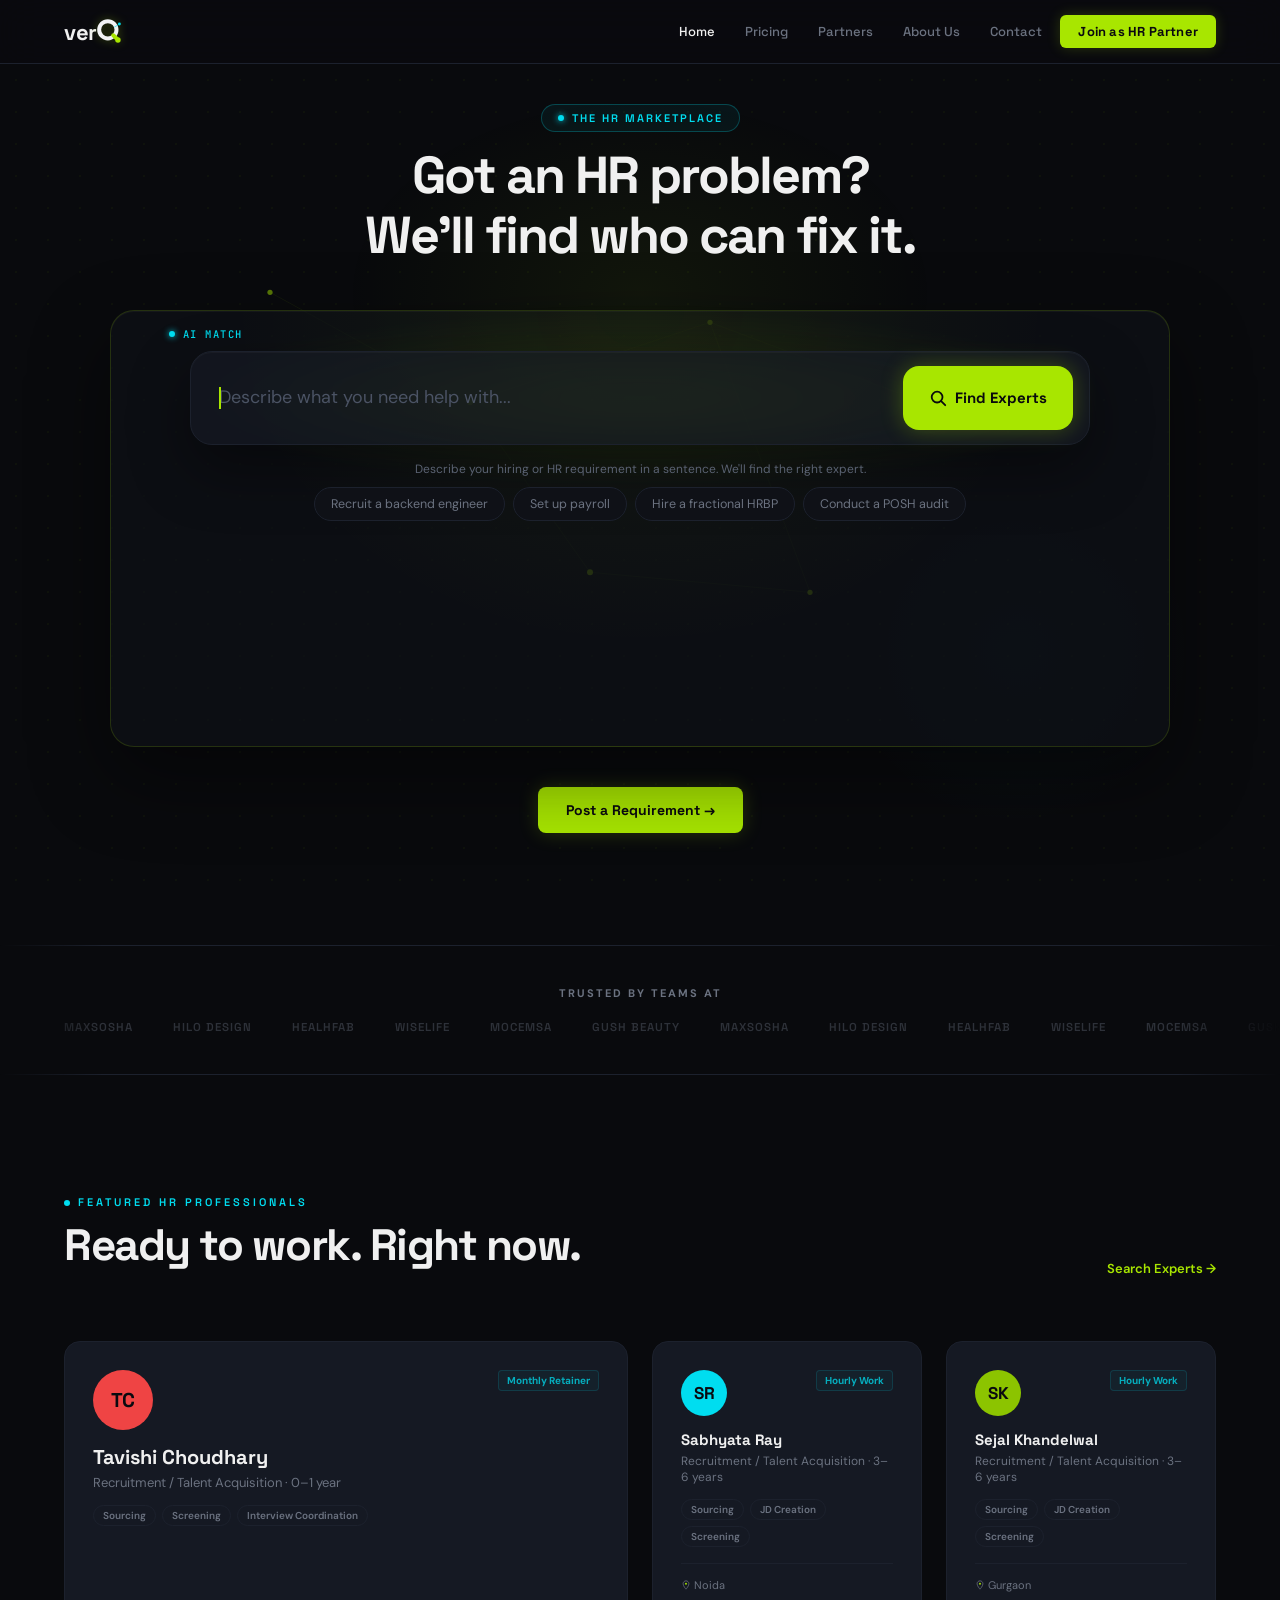
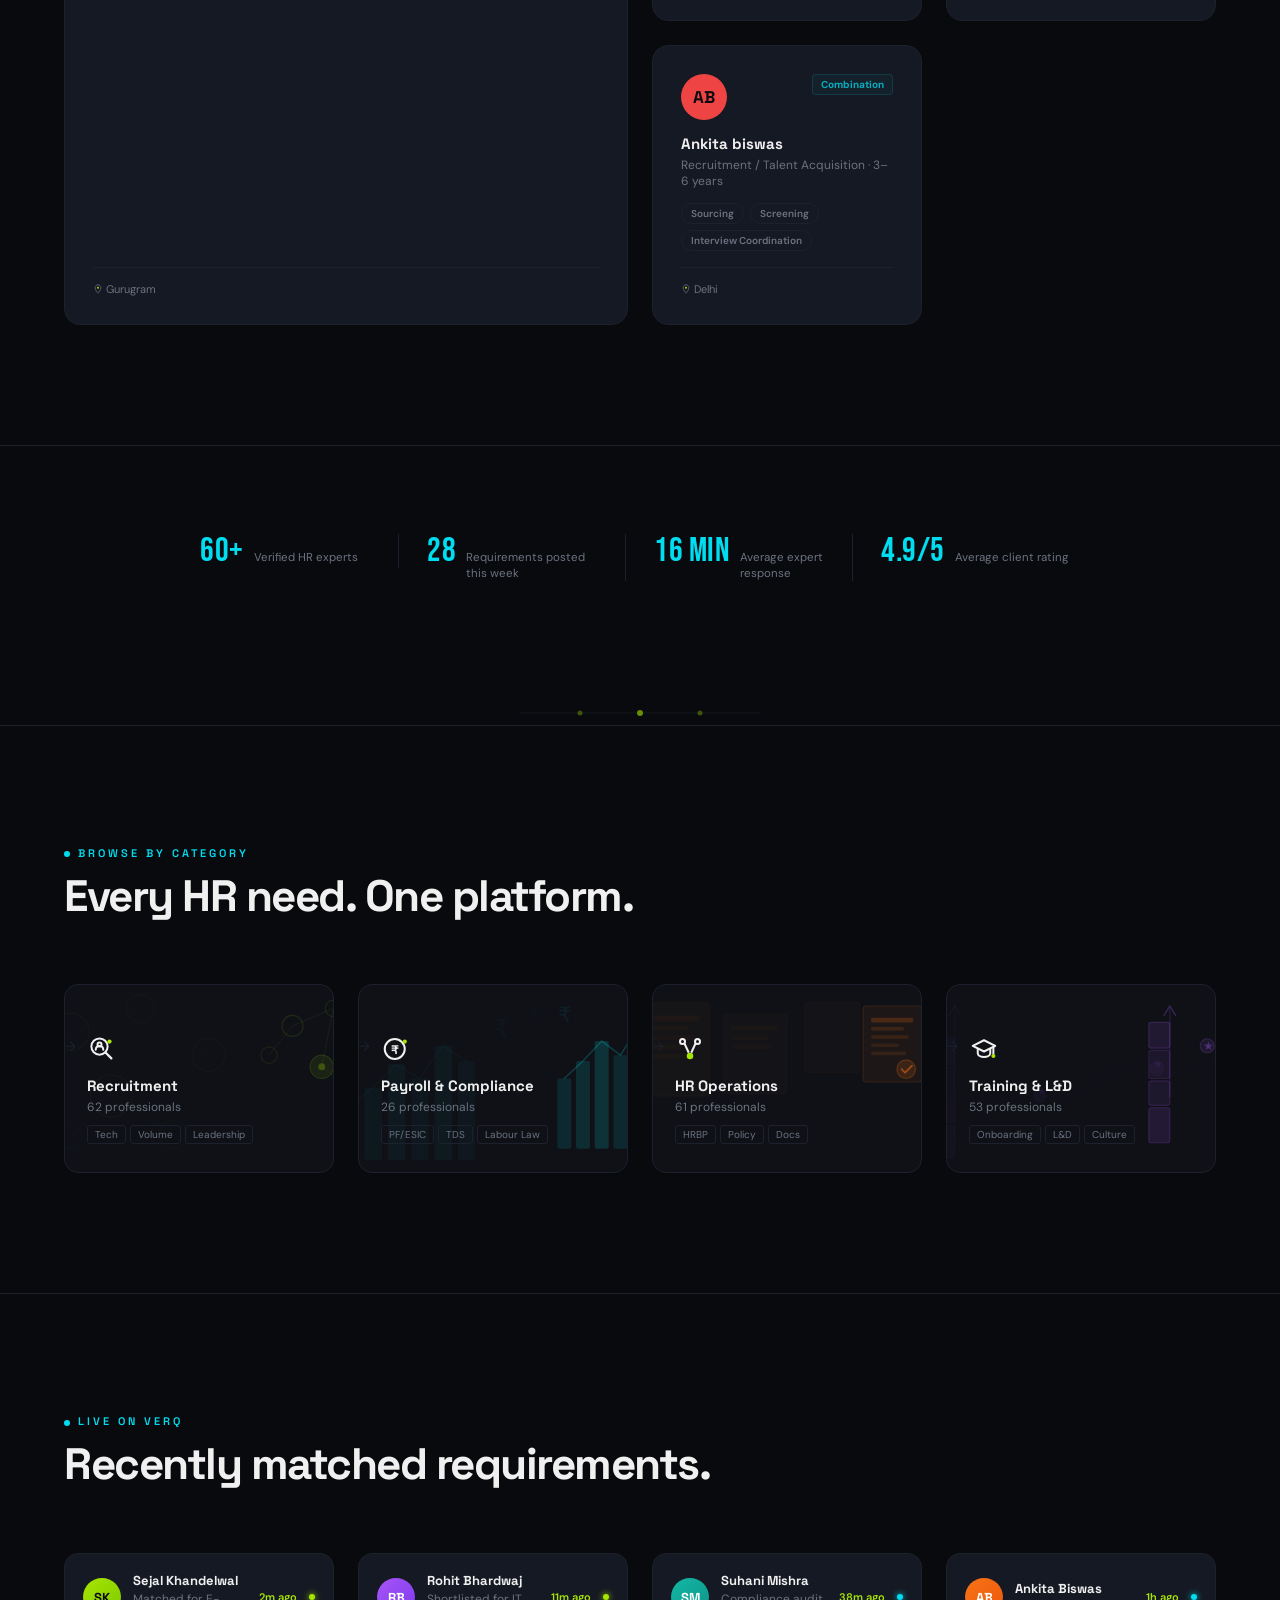
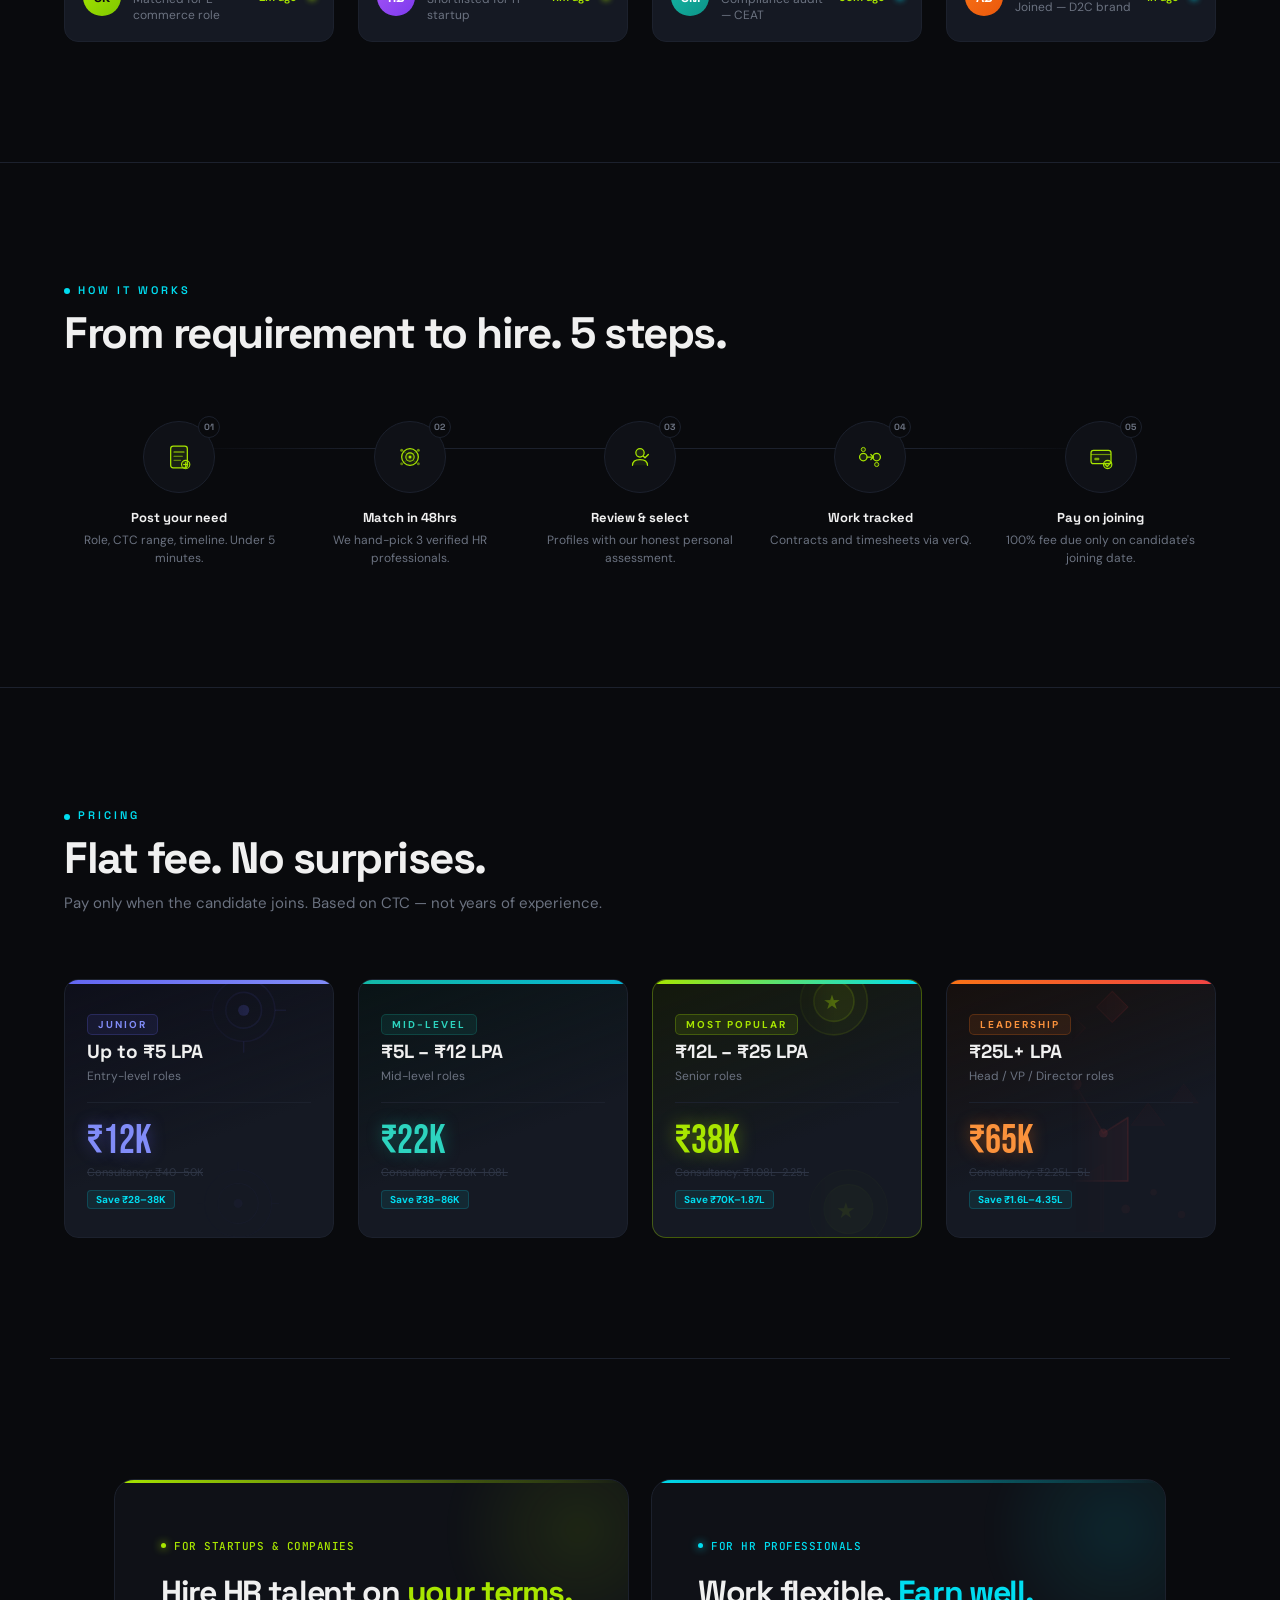
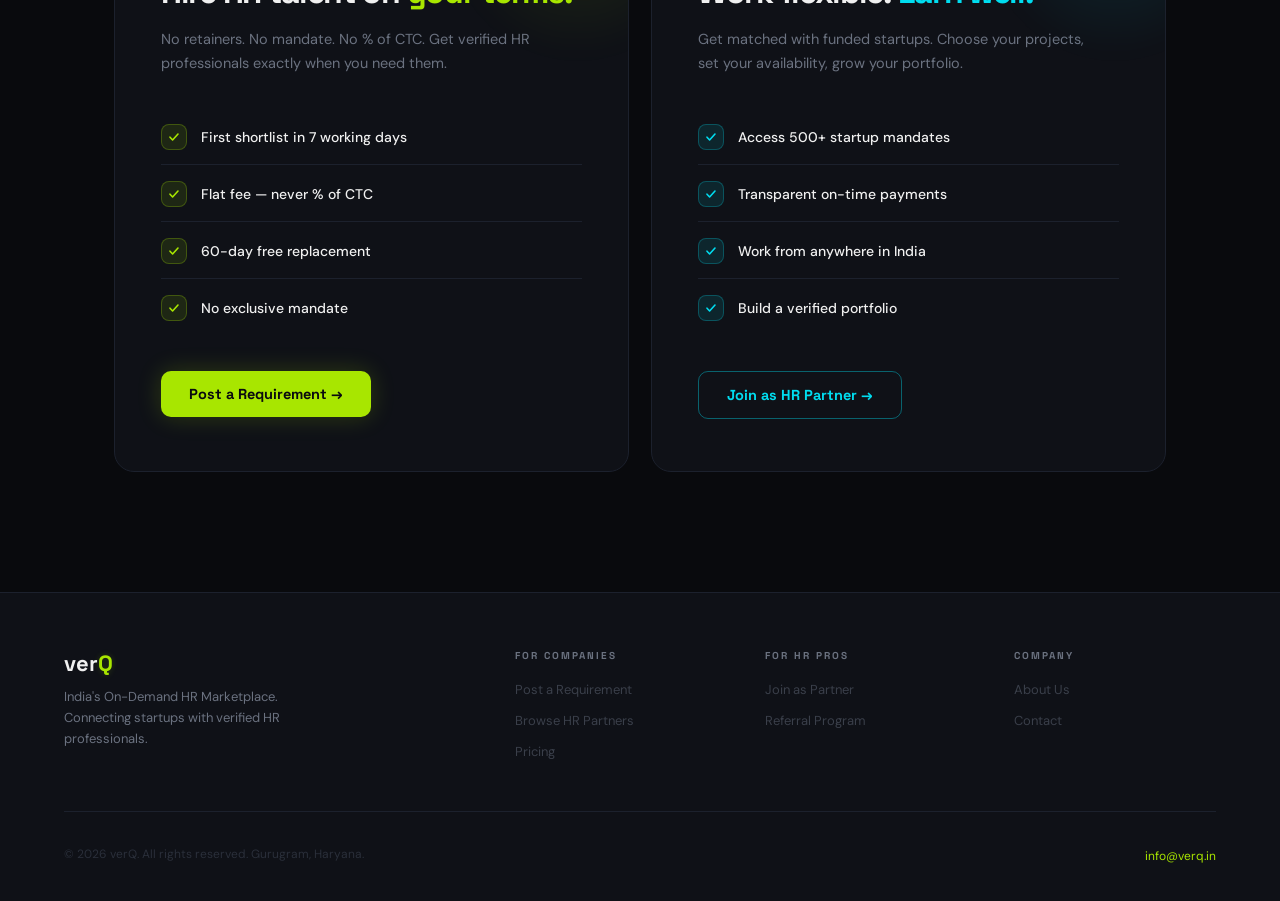
==== commit 24aa6f29: "Add files via upload" ====
--- a/index.html
+++ b/index.html
@@ -601,7 +601,7 @@
    comes as close as possible to fitting in one view without scrolling,
    without touching the more generous spacing on taller screens. */
 @media (max-height: 800px) and (min-width: 761px) {
-  .hero { padding: 55px 5% 10px; }
+  .hero { padding: 78px 5% 10px; }
   .hero-badge { margin-bottom: 8px; }
   .hero-title { margin-bottom: 18px; font-size: clamp(30px, 4.2vw, 44px); }
   .match-console { margin-top: 4px; padding: 10px 5% 12px; }
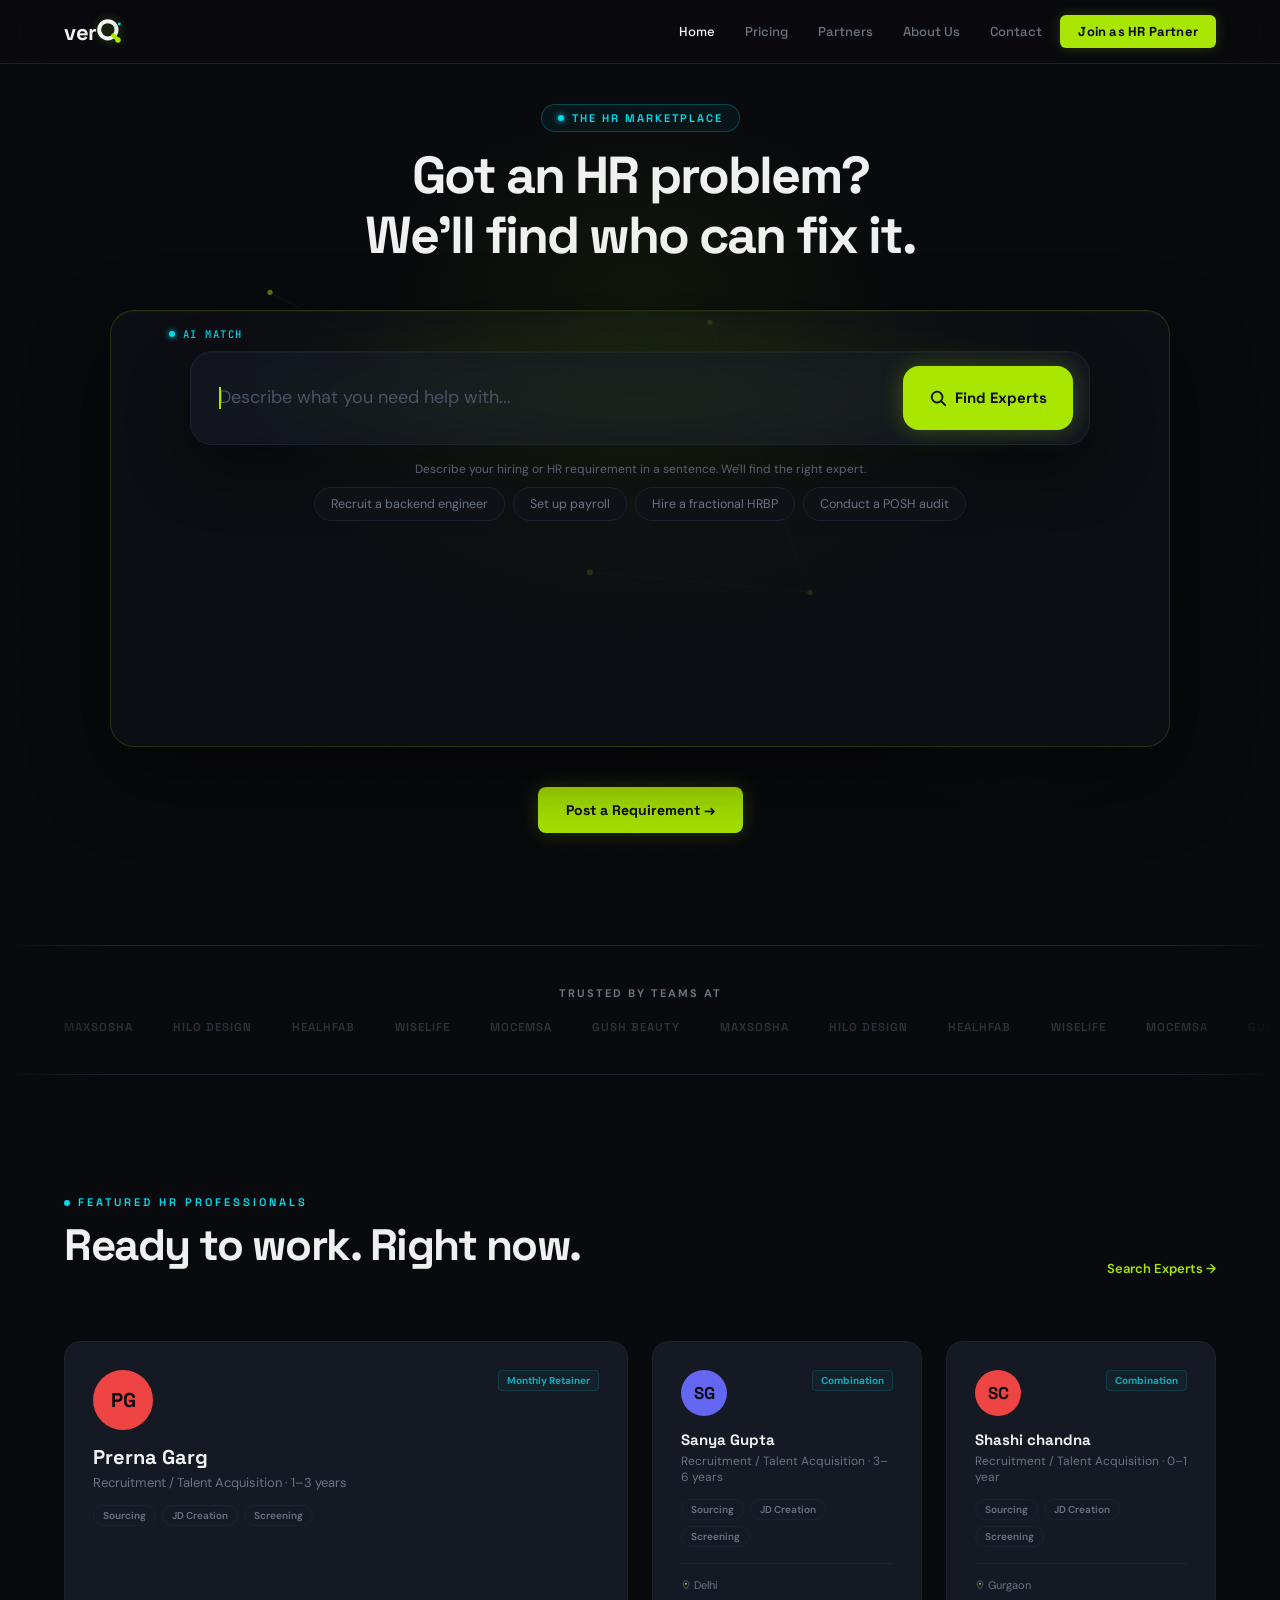
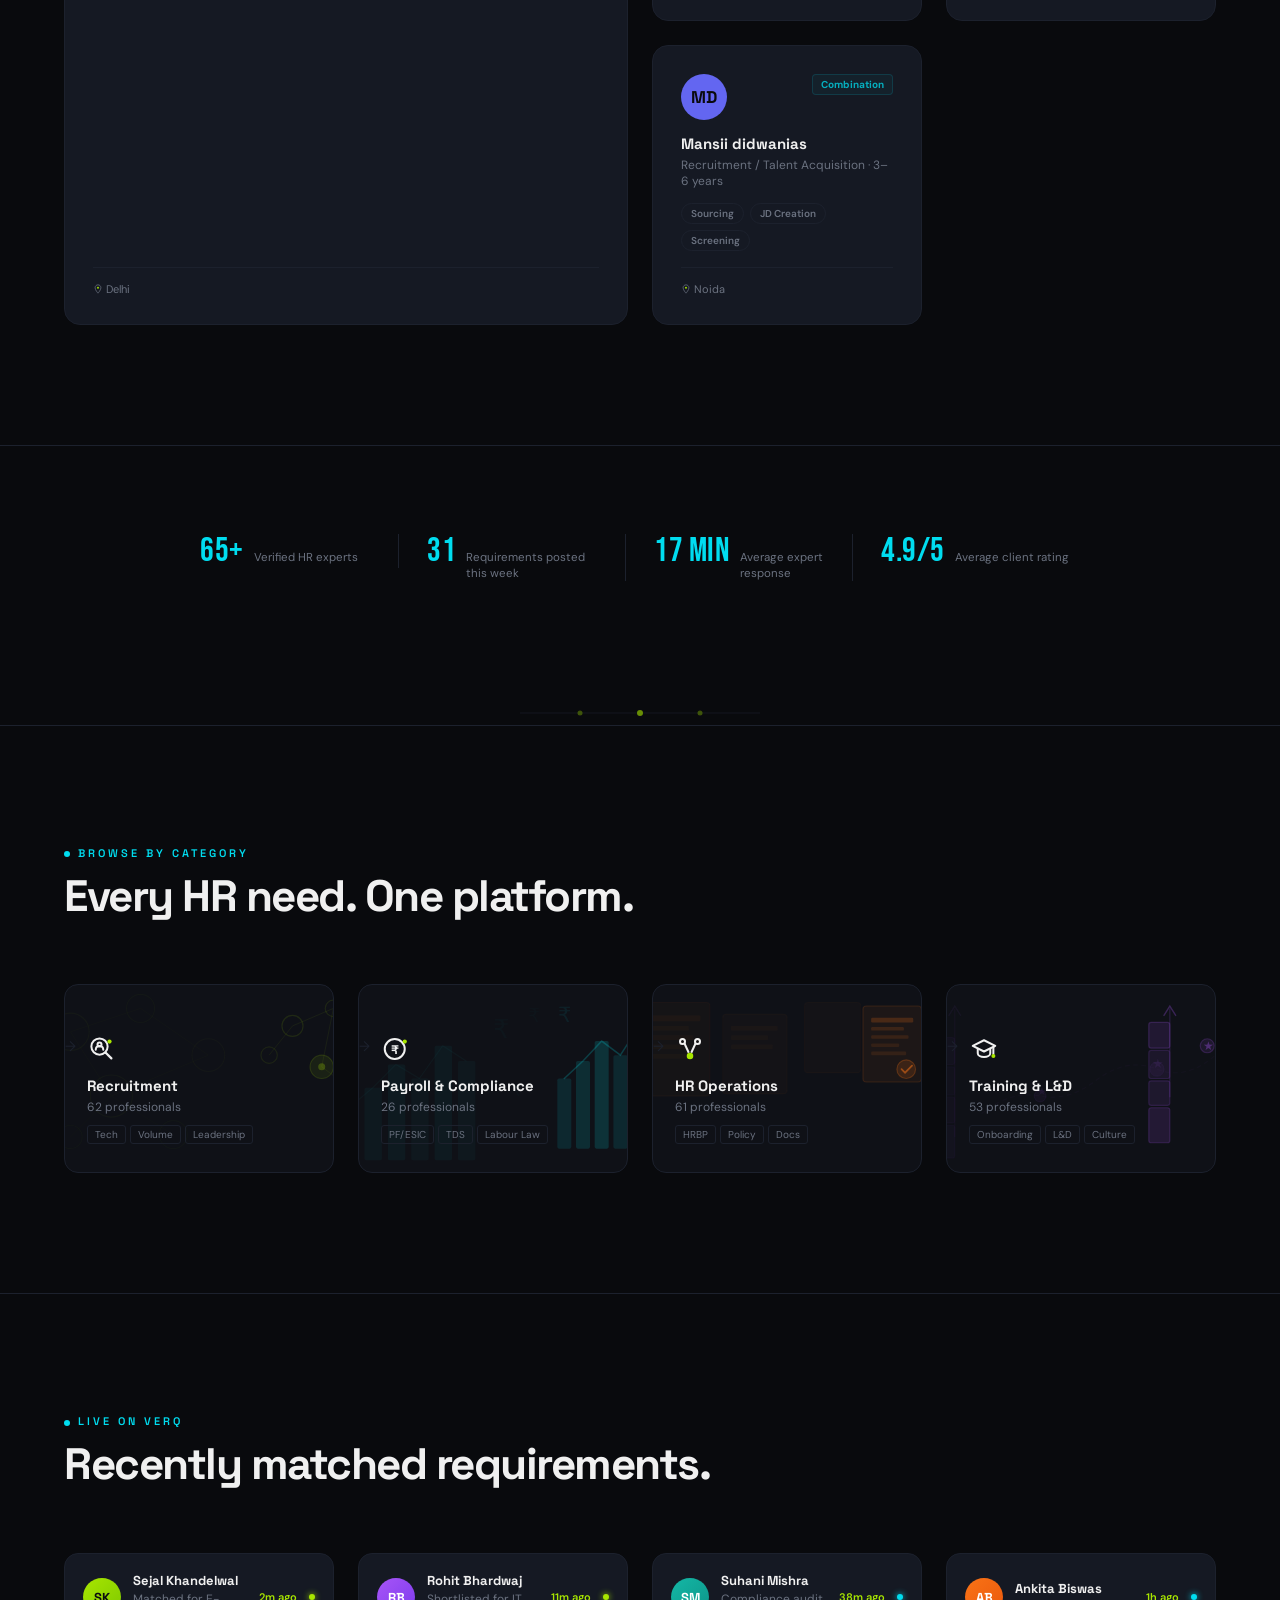
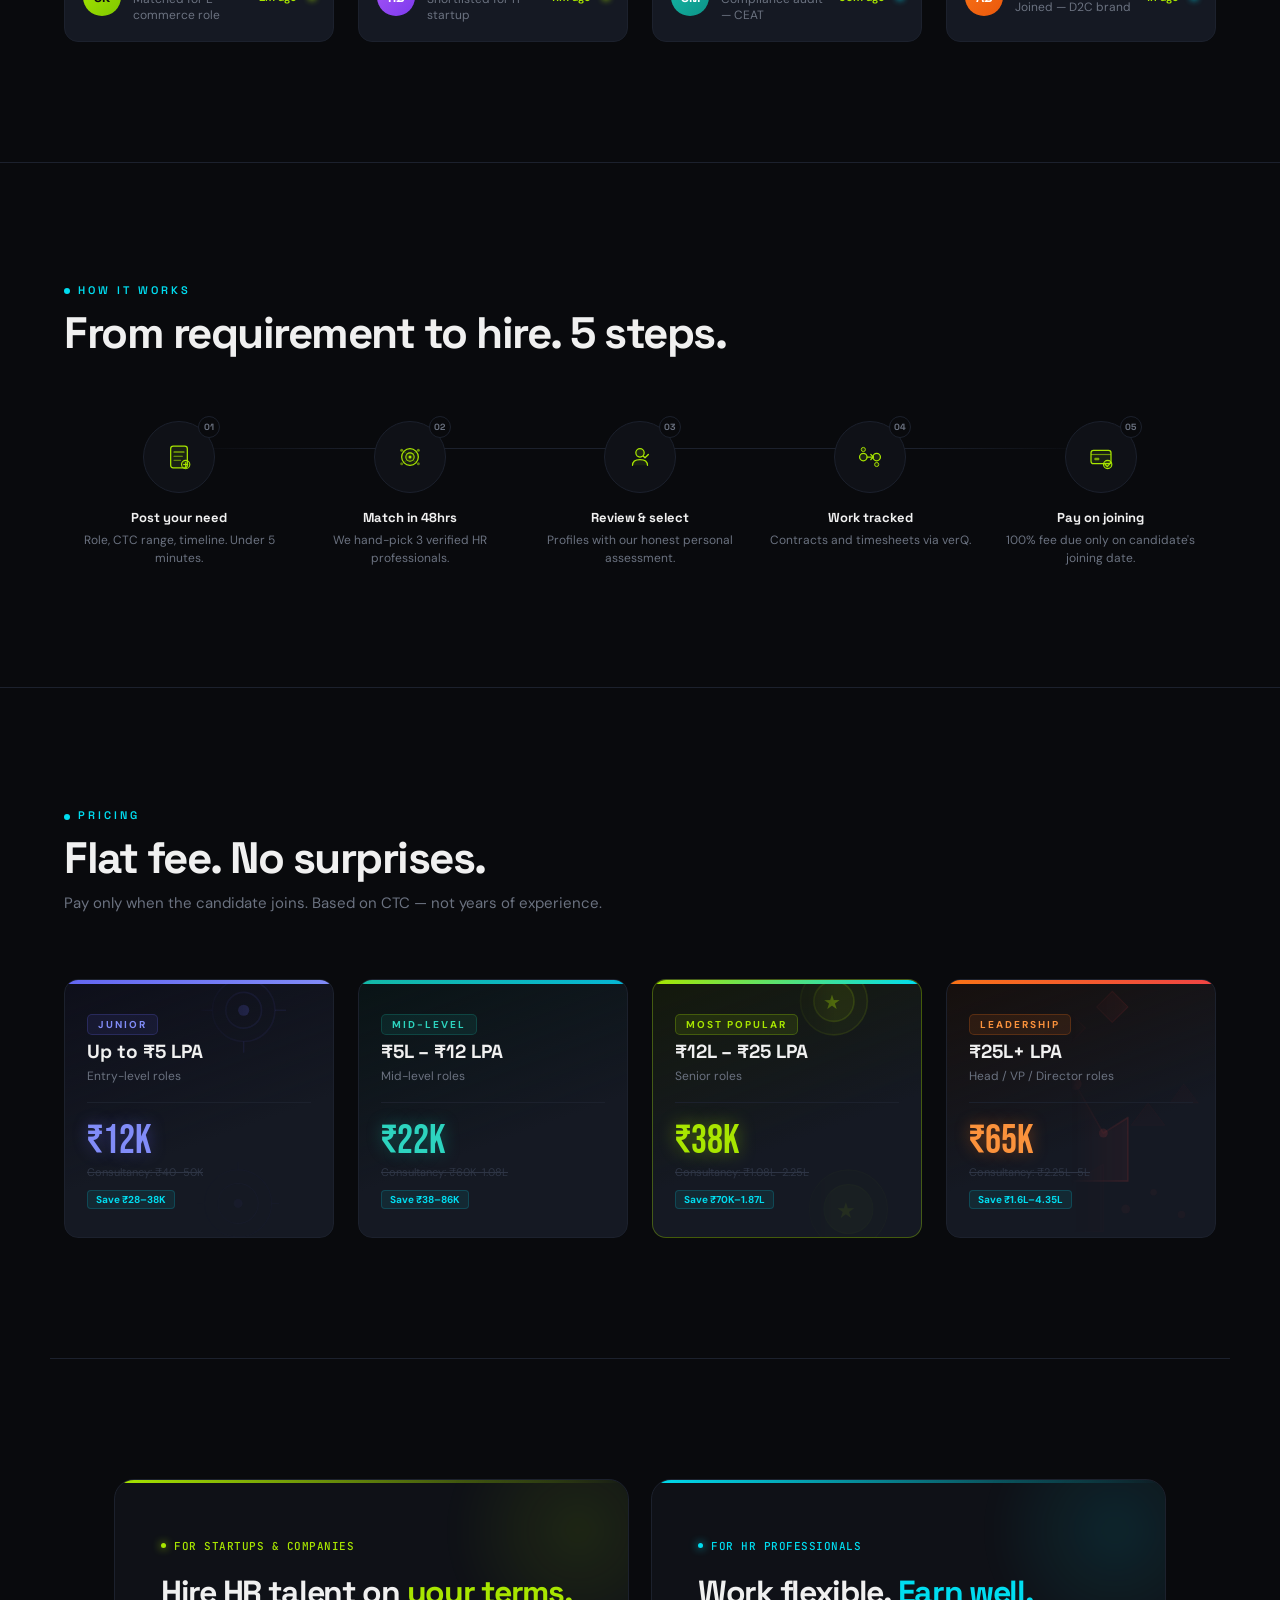
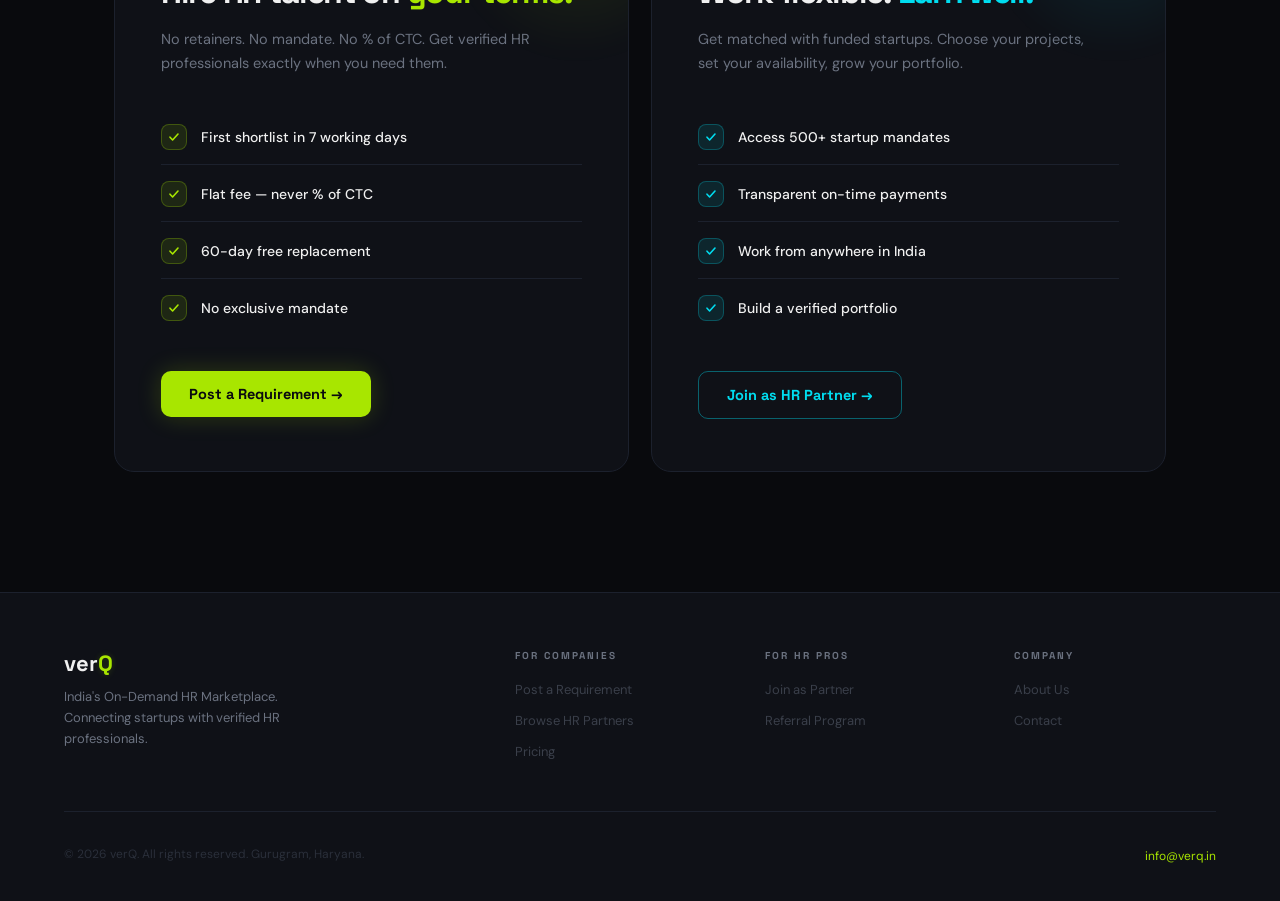
==== commit 33205484: "Add files via upload" ====
--- a/index.html
+++ b/index.html
@@ -464,7 +464,7 @@
   inherits: false;
   initial-value: 0deg;
 }
-.search-bar::before {
+.match-console::before {
   content: '';
   position: absolute; inset: -1.5px; border-radius: inherit; padding: 1.5px;
   background: conic-gradient(from var(--sweep-angle), transparent 0%, rgba(0,221,240,0.9) 5%, rgba(0,221,240,0.35) 11%, transparent 20%);
@@ -475,11 +475,11 @@
   filter: blur(0.6px);
   opacity: 0; pointer-events: none; transition: opacity 0.35s ease;
 }
-.search-bar:hover::before {
+.match-console:hover::before {
   opacity: 1;
   animation: sweepLight 1.8s linear infinite;
 }
-.search-bar.active::before, .search-bar:focus-within::before { opacity: 0; }
+.match-console:has(.search-bar.active)::before, .match-console:focus-within::before { opacity: 0; }
 @keyframes sweepLight { to { --sweep-angle: 360deg; } }
 .search-text-wrap { flex: 1; min-width: 0; position: relative; display: flex; align-items: center; }
 .search-input { width: 100%; background: transparent; border: none; outline: none; resize: none; overflow: hidden;
